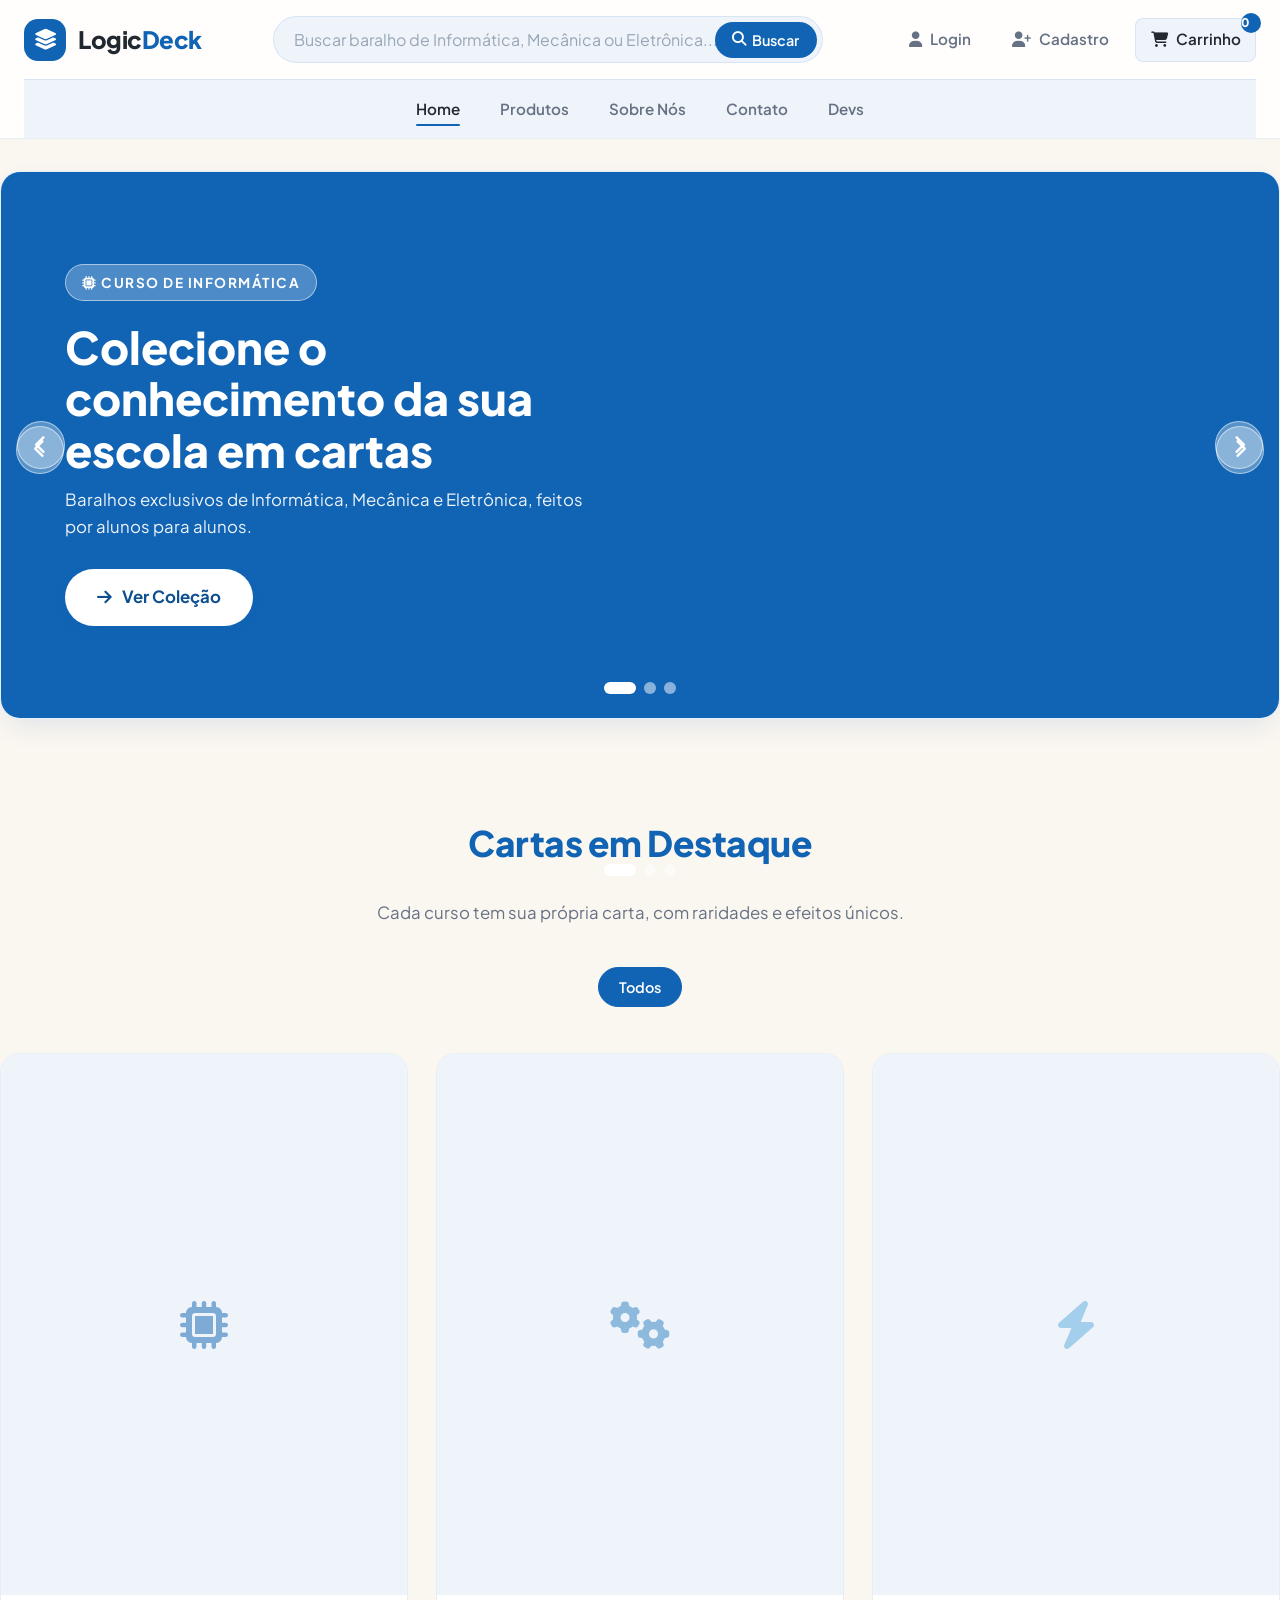
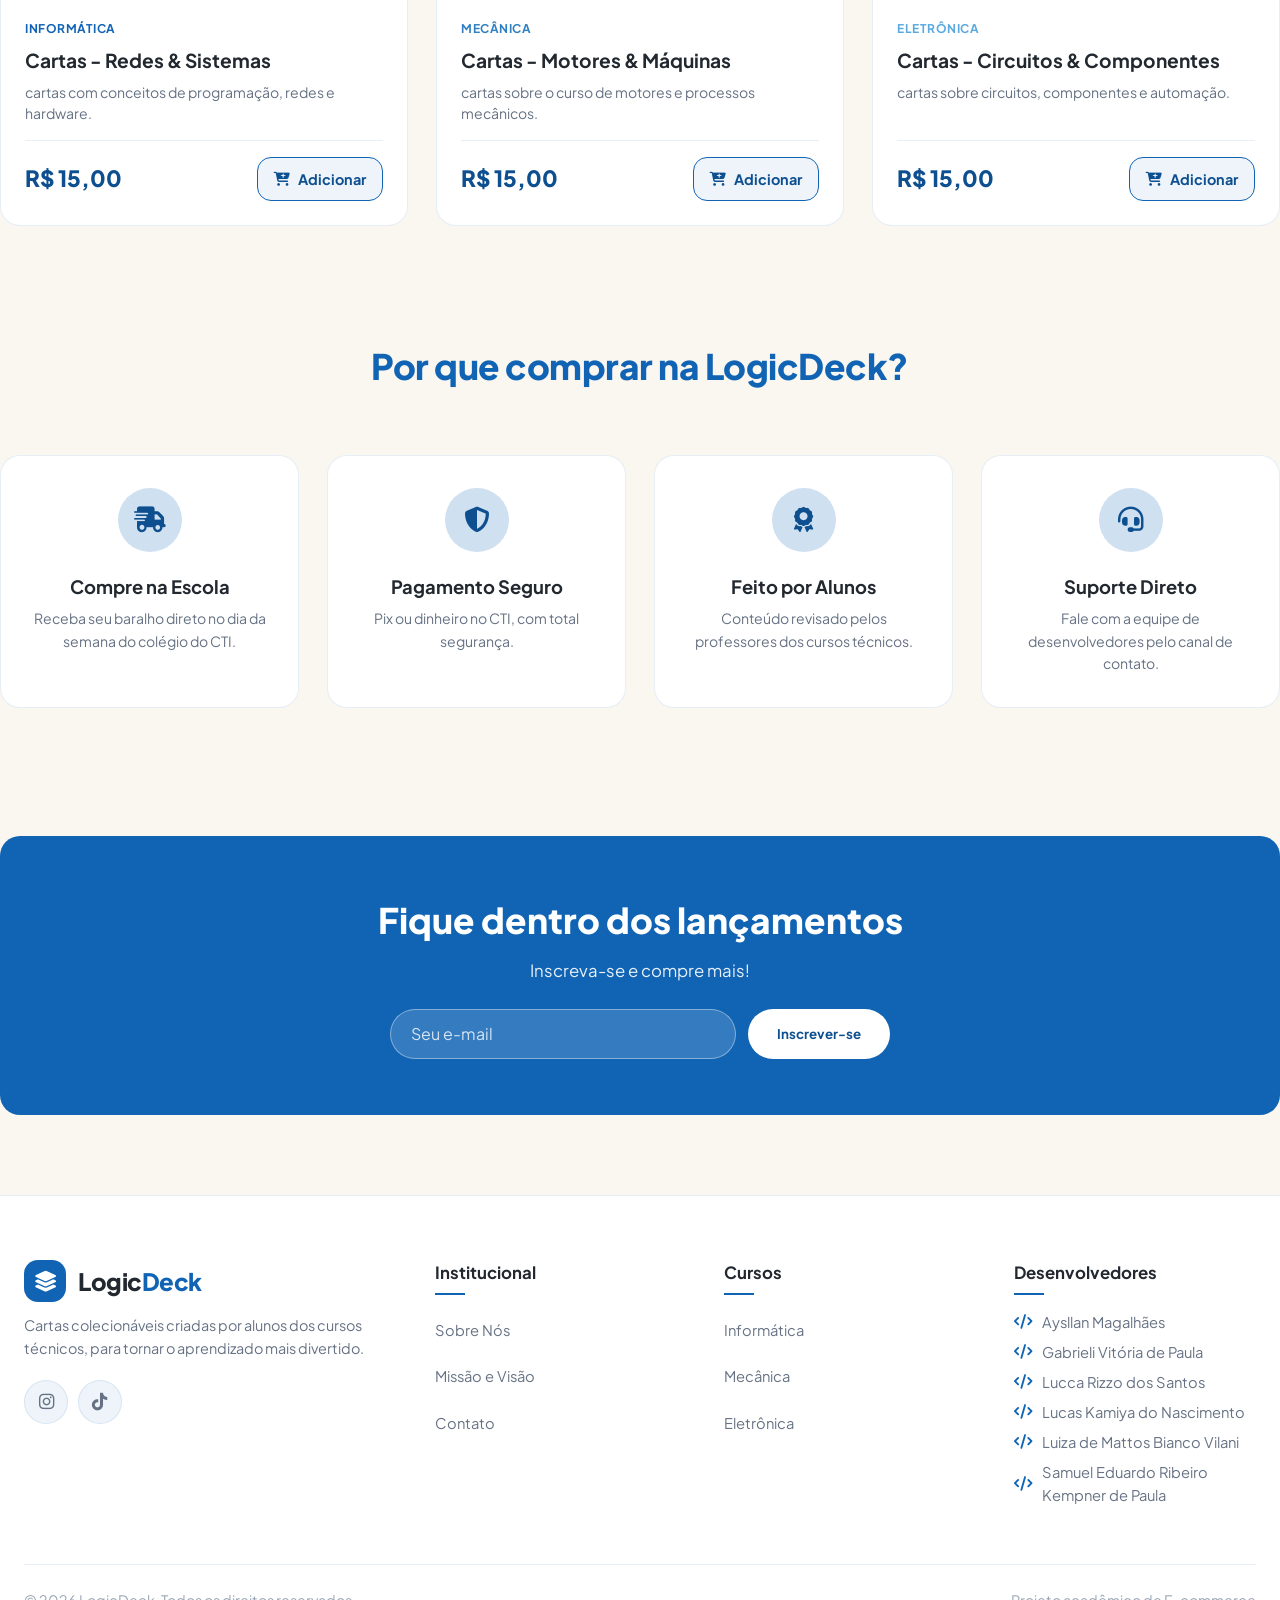
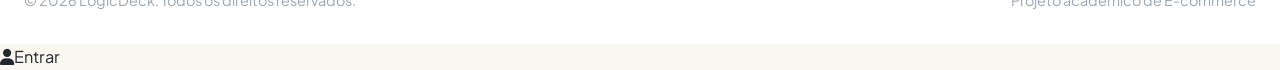
==== ecommerce/front/index.html @ 2d4a671b "Auto-sync: update ecommerce from Proddy-0/E-commerce@38dd0232e81a164bdee8d96d67172c94fe0804ae" ====
<!DOCTYPE html>
<html lang="pt-BR">

<head>
    <meta charset="UTF-8">
    <meta name="viewport" content="width=device-width, initial-scale=1.0">
    <title>LogicDeck - Cartas Colecionáveis dos Cursos</title>
    <link rel="stylesheet" href="css/style.css">
    <link rel="stylesheet" href="https://cdnjs.cloudflare.com/ajax/libs/font-awesome/6.4.0/css/all.min.css">
</head>

<body id="top">

    <header>
        <div class="container">
            <div class="header-top">
                <a href="index.html" class="logo">
                    <div class="logo-icon"><i class="fa-solid fa-layer-group"></i></div>
                    <div>Logic<span>Deck</span></div>
                </a>

                <form class="search-form" onsubmit="return false;">
                    <input type="text" placeholder="Buscar baralho de Informática, Mecânica ou Eletrônica...">
                    <button type="submit"><i class="fa-solid fa-magnifying-glass"></i> Buscar</button>
                </form>

                <nav class="user-nav">
                    <a href="login.html"><i class="fa-solid fa-user"></i> Login</a>
                    <a href="cadastro.html"><i class="fa-solid fa-user-plus"></i> Cadastro</a>
                    <a href="carrinho.html" class="cart-btn">
                        <i class="fa-solid fa-cart-shopping"></i> Carrinho
                        <span class="cart-badge" id="cart-count">0</span>
                    </a>
                </nav>
            </div>

            <nav class="main-nav">
                <ul>
                    <li><a href="index.html" class="active">Home</a></li>
                    <li><a href="produtos.html">Produtos</a></li>
                    <li><a href="sobre.html">Sobre Nós</a></li>
                    <li><a href="contato.html">Contato</a></li>
                    <li><a href="desenvolvedores.html">Devs</a></li>
                </ul>
            </nav>
        </div>
    </header>

    <main>

     <!-- Banner -->
<section id="banner" class="hero-section container">
    <div class="carousel-container">

        <div class="carousel-slide active" style="background: #1164B4;">
            <div class="carousel-content">
                <span class="hero-tag"><i class="fa-solid fa-microchip"></i> Curso de Informática</span>
                <h2>Colecione o conhecimento da sua escola em cartas</h2>
                <p>Baralhos exclusivos de Informática, Mecânica e Eletrônica, feitos por alunos para alunos.</p>
                <a href="produtos.html" class="btn-hero">
                    <i class="fa-solid fa-arrow-right"></i> Ver Coleção
                </a>
            </div>
        </div>

        <div class="carousel-slide" style="background: #2f7fc1;">
            <div class="carousel-content">
                <span class="hero-tag"><i class="fa-solid fa-gears"></i> Curso de Mecânica</span>
                <h2>Baralho Motores & Máquinas já disponível</h2>
                <p>52 cartas ilustradas sobre motores, usinagem e processos mecânicos.</p>
                <a href="produtos.html" class="btn-hero">
                    <i class="fa-solid fa-arrow-right"></i> Conferir Baralho
                </a>
            </div>
        </div>

        <button type="button" class="carousel-btn prev"><i class="fa-solid fa-chevron-left"></i></button>
        <button type="button" class="carousel-btn next"><i class="fa-solid fa-chevron-right"></i></button>
        <div class="carousel-indicators">
            <span class="indicator-dot active"></span>
            <span class="indicator-dot"></span>
            <span class="indicator-dot"></span>
        </div>
    </div>
</section>

        <button type="button" class="carousel-btn prev"><i class="fa-solid fa-chevron-left"></i></button>
        <button type="button" class="carousel-btn next"><i class="fa-solid fa-chevron-right"></i></button>
        <div class="carousel-indicators">
            <span class="indicator-dot active"></span>
            <span class="indicator-dot"></span>
            <span class="indicator-dot"></span>
        </div>
    </div>
</section>

        <!-- Produtos em Destaque -->
        <section id="produtos" class="products-section container">
            <div class="section-header">
                <h2 class="section-title">Cartas em Destaque</h2>
                <p class="section-subtitle">Cada curso tem sua própria carta, com raridades e efeitos únicos.</p>
            </div>

            <div class="category-filters">
                <button class="filter-chip active">Todos</button>
            </div>

            <div class="products-grid">

                <article class="product-card">
                    <div class="product-image-wrap">
                        <i class="fa-solid fa-microchip" style="font-size: 3rem; color: var(--course-info); opacity: 0.5;"></i>
                    </div>
                    <div class="product-details">
                        <span class="product-course-tag" style="color: var(--course-info);">Informática</span>
                        <h3>Cartas - Redes & Sistemas</h3>
                        <p class="product-desc">cartas com conceitos de programação, redes e hardware.</p>
                        <div class="product-bottom">
                            <div class="price-container">
                                <span class="price-current">R$ 15,00</span>
                            </div>
                            <button class="btn-add-cart" onclick="addToCart(this)">
                                <i class="fa-solid fa-cart-plus"></i> Adicionar
                            </button>
                        </div>
                    </div>
                </article>

                <article class="product-card">
                    <div class="product-image-wrap">
                        <i class="fa-solid fa-gears" style="font-size: 3rem; color: var(--course-mec); opacity: 0.5;"></i>
                    </div>
                    <div class="product-details">
                        <span class="product-course-tag" style="color: var(--course-mec);">Mecânica</span>
                        <h3>Cartas - Motores & Máquinas</h3>
                        <p class="product-desc"> cartas sobre o curso de motores e processos mecânicos.</p>
                        <div class="product-bottom">
                            <div class="price-container">
                                <span class="price-current">R$ 15,00</span>
                            </div>
                            <button class="btn-add-cart" onclick="addToCart(this)">
                                <i class="fa-solid fa-cart-plus"></i> Adicionar
                            </button>
                        </div>
                    </div>
                </article>

                <article class="product-card">
                    <div class="product-image-wrap">
                        <i class="fa-solid fa-bolt" style="font-size: 3rem; color: var(--course-eletro); opacity: 0.5;"></i>
                    </div>
                    <div class="product-details">
                        <span class="product-course-tag" style="color: var(--course-eletro);">Eletrônica</span>
                        <h3>Cartas - Circuitos & Componentes</h3>
                        <p class="product-desc"> cartas sobre circuitos, componentes e automação.</p>
                        <div class="product-bottom">
                            <div class="price-container">
                                <span class="price-current">R$ 15,00</span>
                            </div>
                            <button class="btn-add-cart" onclick="addToCart(this)">
                                <i class="fa-solid fa-cart-plus"></i> Adicionar
                            </button>
                        </div>
                    </div>
                </article>

            </div>
        </section>

        <!-- Diferenciais -->
        <section id="diferenciais" class="features-section container">
            <div class="section-header">
                <h2 class="section-title">Por que comprar na LogicDeck?</h2>
            </div>

            <div class="features-grid">
                <div class="feature-card">
                    <div class="feature-icon"><i class="fa-solid fa-truck-fast"></i></div>
                    <h3>Compre na Escola</h3>
                    <p>Receba seu baralho direto no dia da semana do colégio do CTI.</p>
                </div>
                <div class="feature-card">
                    <div class="feature-icon"><i class="fa-solid fa-shield-halved"></i></div>
                    <h3>Pagamento Seguro</h3>
                    <p>Pix ou dinheiro no CTI, com total segurança.</p>
                </div>
                <div class="feature-card">
                    <div class="feature-icon"><i class="fa-solid fa-award"></i></div>
                    <h3>Feito por Alunos</h3>
                    <p>Conteúdo revisado pelos professores dos cursos técnicos.</p>
                </div>
                <div class="feature-card">
                    <div class="feature-icon"><i class="fa-solid fa-headset"></i></div>
                    <h3>Suporte Direto</h3>
                    <p>Fale com a equipe de desenvolvedores pelo canal de contato.</p>
                </div>
            </div>
        </section>

        <!-- Newsletter -->
        <section class="newsletter-section container">
            <div class="newsletter-box">
                <h2>Fique dentro dos lançamentos</h2>
                <p>Inscreva-se e compre mais!</p>
                <form class="newsletter-form" onsubmit="return false;">
                    <input type="email" placeholder="Seu e-mail">
                    <button type="submit">Inscrever-se</button>
                </form>
            </div>
        </section>

    </main>

    <footer id="footer">
        <div class="container">
            <div class="footer-grid">
                <div class="footer-brand">
                    <a href="index.html" class="logo">
                        <div class="logo-icon"><i class="fa-solid fa-layer-group"></i></div>
                        <div>Logic<span>Deck</span></div>
                    </a>
                    <p>Cartas colecionáveis criadas por alunos dos cursos técnicos, para tornar o aprendizado mais divertido.</p>
                    <div class="social-links" style="margin-top: 1.25rem;">
                        <a href="#" class="social-icon"><i class="fa-brands fa-instagram"></i></a>
                        <a href="#" class="social-icon"><i class="fa-brands fa-tiktok"></i></a>
                    </div>
                </div>

                <div class="footer-column">
                    <h3>Institucional</h3>
                    <ul>
                        <li><a href="sobre.html">Sobre Nós</a></li>
                        <li><a href="missao.html">Missão e Visão</a></li>
                        <li><a href="contato.html">Contato</a></li>
                    </ul>
                </div>

                <div class="footer-column">
                    <h3>Cursos</h3>
                    <ul>
                        <li><a href="produtos.html">Informática</a></li>
                        <li><a href="produtos.html">Mecânica</a></li>
                        <li><a href="produtos.html">Eletrônica</a></li>
                    </ul>
                </div>

                <div class="footer-column">
                    <h3>Desenvolvedores</h3>
                    <ul class="footer-devs">
                        <li><i class="fa-solid fa-code"></i> Aysllan Magalhães</li>
                        <li><i class="fa-solid fa-code"></i> Gabrieli Vitória de Paula</li>
                        <li><i class="fa-solid fa-code"></i> Lucca Rizzo dos Santos</li>
                        <li><i class="fa-solid fa-code"></i> Lucas Kamiya do Nascimento</li>
                        <li><i class="fa-solid fa-code"></i> Luiza de Mattos Bianco Vilani </li>
                        <li><i class="fa-solid fa-code"></i> Samuel Eduardo Ribeiro Kempner de Paula</li>
                    </ul>
                </div>
            </div>

            <div class="footer-bottom">
                <p>&copy; 2026 LogicDeck. Todos os direitos reservados.</p>
                <p>Projeto acadêmico de E-commerce</p>
            </div>
        </div>
    </footer>

 <script src="script.js"></script>
 <a href="#"><i class="fa-solid fa-user"></i><span>Entrar</span></a>
 <meta name="viewport" content="width=device-width, initial-scale=1.0">

</body>

</html>
---- ecommerce/front/css/style.css ----
/* ==========================================================================
   LOGICDECK — MOBILE FIRST
   ========================================================================== */
@import url('https://fonts.googleapis.com/css2?family=Plus+Jakarta+Sans:wght@300;400;500;600;700;800&display=swap');
@import url('https://cdnjs.cloudflare.com/ajax/libs/font-awesome/6.4.0/css/all.min.css');

:root {
    /* Paleta de cores - clara e aconchegante, com azul como cor principal */
    --bg-main: #faf6f0;
    --bg-surface: #ffffff;
    --bg-surface-hover: #eef4fa;
    --bg-glass: rgba(255, 255, 255, 0.85);

    --primary: #1164B4;
    --primary-hover: #0d4f8f;
    --primary-glow: rgba(17, 100, 180, 0.20);

    --accent: #5aa9e0;
    --accent-gradient: var(--primary);
    --card-gradient: linear-gradient(180deg, rgba(17, 100, 180, 0.06) 0%, rgba(17, 100, 180, 0.01) 100%);

    --text-main: #22282f;
    --text-muted: #667284;
    --text-dim: #9aa6b5;

    --border-color: rgba(17, 100, 180, 0.10);
    --border-light: rgba(17, 100, 180, 0.20);

    /* Cores por curso */
    --course-info: #1164B4;
    --course-mec: #2f7fc1;
    --course-eletro: #5aa9e0;

    /* Layout e espaçamento */
    --radius-sm: 8px;
    --radius-md: 14px;
    --radius-lg: 20px;
    --radius-full: 9999px;

    --shadow-sm: 0 4px 12px rgba(17, 100, 180, 0.08);
    --shadow-glow: var(--shadow-sm);
    --shadow-card: 0 10px 30px -8px rgba(17, 100, 180, 0.14);

    --transition: all 0.3s cubic-bezier(0.4, 0, 0.2, 1);
    --max-width: 1280px;

    /* Espaçamento lateral do container (cresce junto com a tela) */
    --gutter: 1rem;
    /* Altura mínima de área clicável no toque */
    --touch: 44px;
}

/* ==========================================================================
   RESET E BASE
   ========================================================================== */
* {
    margin: 0;
    padding: 0;
    box-sizing: border-box;
}

html {
    scroll-behavior: smooth;
    font-family: 'Plus Jakarta Sans', sans-serif;
    background-color: var(--bg-main);
    color: var(--text-main);
    line-height: 1.6;
    /* Evita o iOS aumentar a fonte sozinho ao girar a tela */
    -webkit-text-size-adjust: 100%;
}

body {
    min-height: 100vh;
    display: flex;
    flex-direction: column;
    overflow-x: hidden;
    font-size: 1rem;
}

/* Nada estoura a largura da tela */
img, video, iframe, svg {
    max-width: 100%;
    height: auto;
    display: block;
}

h1, h2, h3, p, a, li {
    overflow-wrap: break-word;
}

a {
    color: inherit;
    text-decoration: none;
    transition: var(--transition);
}

ul {
    list-style: none;
}

button {
    cursor: pointer;
    border: none;
    outline: none;
    font-family: inherit;
    transition: var(--transition);
}

input {
    font-family: inherit;
    outline: none;
    /* fonte >= 16px impede o zoom automático do iPhone ao focar o campo */
    font-size: 1rem;
}

/* Foco visível para quem navega pelo teclado */
a:focus-visible,
button:focus-visible,
input:focus-visible {
    outline: 3px solid var(--primary);
    outline-offset: 2px;
    border-radius: var(--radius-sm);
}

@media (prefers-reduced-motion: reduce) {
    html { scroll-behavior: auto; }
    *, *::before, *::after {
        animation-duration: 0.01ms !important;
        transition-duration: 0.01ms !important;
    }
}

.container {
    width: 100%;
    max-width: var(--max-width);
    margin: 0 auto;
    padding: 0 var(--gutter);
}

/* Tipografia fluida: cresce sozinha entre o celular e o desktop */
.section-title {
    font-size: clamp(1.5rem, 5vw, 2.2rem);
    font-weight: 800;
    letter-spacing: -0.5px;
    margin-bottom: 1.25rem;
    text-align: center;
    color: var(--primary);
    display: inline-block;
}

.section-header {
    text-align: center;
    margin-bottom: 2rem;
}

.section-subtitle {
    color: var(--text-muted);
    font-size: 0.95rem;
    max-width: 60ch;
    margin: 0.5rem auto 0;
}

/* ==========================================================================
   HEADER  (celular: logo + ícones na 1ª linha, busca ocupando a 2ª)
   ========================================================================== */
header {
    background: var(--bg-glass);
    backdrop-filter: blur(16px);
    -webkit-backdrop-filter: blur(16px);
    border-bottom: 1px solid var(--border-color);
    position: sticky;
    top: 0;
    z-index: 1000;
}

.header-top {
    display: flex;
    align-items: center;
    justify-content: space-between;
    flex-wrap: wrap;
    padding: 0.75rem 0;
    gap: 0.75rem;
}

.logo {
    display: flex;
    align-items: center;
    gap: 0.5rem;
    font-size: 1.15rem;
    font-weight: 800;
    color: var(--text-main);
    letter-spacing: -0.5px;
    flex-shrink: 0;
}

.logo-icon {
    width: 36px;
    height: 36px;
    background: var(--primary);
    border-radius: var(--radius-md);
    display: flex;
    align-items: center;
    justify-content: center;
    color: #fff;
    font-size: 1.05rem;
    flex-shrink: 0;
}

.logo span {
    color: var(--primary);
}

/* No celular a busca vai para a linha de baixo, em largura total */
.search-form {
    order: 3;
    flex: 1 1 100%;
    max-width: 100%;
    position: relative;
    display: flex;
    align-items: center;
}

.search-form input {
    width: 100%;
    padding: 0.7rem 5.5rem 0.7rem 1rem;
    background: var(--bg-surface-hover);
    border: 1px solid var(--border-color);
    border-radius: var(--radius-full);
    color: var(--text-main);
    transition: var(--transition);
}

.search-form input:focus {
    border-color: var(--primary);
    background: #fff;
}

.search-form input::placeholder {
    color: var(--text-dim);
}

.search-form button {
    position: absolute;
    right: 5px;
    background: var(--primary);
    color: white;
    min-height: 36px;
    padding: 0.4rem 1rem;
    border-radius: var(--radius-full);
    font-weight: 600;
    font-size: 0.85rem;
    display: flex;
    align-items: center;
    gap: 0.4rem;
}

.search-form button:hover {
    background: var(--primary-hover);
}

.user-nav {
    display: flex;
    align-items: center;
    gap: 0.35rem;
}

.user-nav a {
    display: flex;
    align-items: center;
    justify-content: center;
    gap: 0.5rem;
    min-width: var(--touch);
    min-height: var(--touch);
    font-weight: 600;
    font-size: 0.95rem;
    color: var(--text-muted);
    padding: 0.5rem;
    border-radius: var(--radius-sm);
}

.user-nav a:hover {
    color: var(--text-main);
    background: var(--bg-surface-hover);
}

/* No celular da pra ver só os ícones. Coloca o link dentro
   de um <span> no HTML:  <a href="#"><i class="fa..."></i><span>Entrar</span></a> */
.user-nav a span {
    display: none;
}

.cart-btn {
    position: relative;
    background: var(--bg-surface-hover) !important;
    border: 1px solid var(--border-color);
    color: var(--text-main) !important;
}

.cart-badge {
    position: absolute;
    top: -2px;
    right: -2px;
    background: var(--primary);
    color: white;
    font-size: 0.7rem;
    font-weight: 800;
    width: 20px;
    height: 20px;
    border-radius: 50%;
    display: flex;
    align-items: center;
    justify-content: center;
}

/* Menu principal: no celular vira uma faixa que rola na horizontal */
.main-nav {
    background: var(--bg-surface-hover);
    border-top: 1px solid var(--border-color);
}

.main-nav ul {
    display: flex;
    align-items: center;
    gap: 1.25rem;
    padding: 0.5rem var(--gutter);
    overflow-x: auto;
    -webkit-overflow-scrolling: touch;
    scrollbar-width: none;
}

.main-nav ul::-webkit-scrollbar {
    display: none;
}

.main-nav a {
    font-weight: 600;
    font-size: 0.9rem;
    color: var(--text-muted);
    position: relative;
    display: flex;
    align-items: center;
    min-height: var(--touch);
    white-space: nowrap;
}

.main-nav a::after {
    content: '';
    position: absolute;
    bottom: 4px;
    left: 0;
    width: 0%;
    height: 2px;
    background: var(--primary);
    transition: var(--transition);
    border-radius: 2px;
}

.main-nav a:hover,
.main-nav a.active {
    color: var(--text-main);
}

.main-nav a:hover::after,
.main-nav a.active::after {
    width: 100%;
}

/* ==========================================================================
   HERO / BANNER
   ========================================================================== */
.hero-section {
    padding: 1.5rem 0 2rem;
}

.carousel-container {
    position: relative;
    border-radius: var(--radius-md);
    overflow: hidden;
    background: var(--bg-surface);
    border: 1px solid var(--border-color);
    box-shadow: var(--shadow-card);
    /* no celular o banner é mais "em pé" para o texto caber */
    aspect-ratio: 4 / 3;
    min-height: 320px;
}

.carousel-slide {
    position: absolute;
    inset: 0;
    opacity: 0;
    visibility: hidden;
    transition: opacity 0.8s ease-in-out;
    display: flex;
    align-items: center;
    background: var(--primary);
}

.carousel-slide.active {
    opacity: 1;
    visibility: visible;
}

.carousel-content {
    position: relative;
    z-index: 10;
    padding: 1.5rem;
    max-width: 100%;
}

.hero-tag {
    display: inline-block;
    padding: 0.3rem 0.8rem;
    background: rgba(255, 255, 255, 0.25);
    border: 1px solid rgba(255, 255, 255, 0.5);
    border-radius: var(--radius-full);
    color: #fff;
    font-weight: 700;
    font-size: 0.72rem;
    text-transform: uppercase;
    letter-spacing: 1.5px;
    margin-bottom: 0.75rem;
}

.carousel-content h2 {
    font-size: clamp(1.4rem, 6vw, 2.8rem);
    font-weight: 800;
    line-height: 1.15;
    margin-bottom: 0.75rem;
    color: #fff;
}

.carousel-content p {
    font-size: 0.95rem;
    color: rgba(255, 255, 255, 0.92);
    margin-bottom: 1.25rem;
    max-width: 45ch;
}

.btn-hero {
    display: inline-flex;
    align-items: center;
    justify-content: center;
    gap: 0.6rem;
    min-height: var(--touch);
    padding: 0.75rem 1.5rem;
    background: #fff;
    color: var(--primary-hover);
    font-weight: 700;
    font-size: 0.95rem;
    border-radius: var(--radius-full);
    box-shadow: var(--shadow-sm);
}

.btn-hero:hover {
    background: var(--bg-surface-hover);
}

.carousel-btn {
    position: absolute;
    top: 50%;
    transform: translateY(-50%);
    z-index: 20;
    width: 38px;
    height: 38px;
    border-radius: 50%;
    background: rgba(255, 255, 255, 0.3);
    border: 1px solid rgba(255, 255, 255, 0.5);
    color: white;
    font-size: 1rem;
    display: flex;
    align-items: center;
    justify-content: center;
}

.carousel-btn:hover {
    background: #fff;
    color: var(--primary-hover);
}

.carousel-btn.prev { left: 0.5rem; }
.carousel-btn.next { right: 0.5rem; }

.carousel-indicators {
    position: absolute;
    bottom: 0.85rem;
    left: 50%;
    transform: translateX(-50%);
    z-index: 20;
    display: flex;
    gap: 0.5rem;
}

.indicator-dot {
    width: 10px;
    height: 10px;
    border-radius: 50%;
    background: rgba(255, 255, 255, 0.5);
    cursor: pointer;
    transition: var(--transition);
}

.indicator-dot.active {
    width: 28px;
    border-radius: 12px;
    background: #fff;
}

/* ==========================================================================
   PRODUTOS EM DESTAQUE
   ========================================================================== */
.products-section {
    padding: 2rem 0;
}

/* Filtros: rolam na horizontal no celular, sem quebrar a tela */
.category-filters {
    display: flex;
    gap: 0.5rem;
    margin-bottom: 1.5rem;
    overflow-x: auto;
    padding-bottom: 0.4rem;
    -webkit-overflow-scrolling: touch;
    scrollbar-width: none;
}

.category-filters::-webkit-scrollbar {
    display: none;
}

.filter-chip {
    flex: 0 0 auto;
    min-height: 40px;
    padding: 0.5rem 1.1rem;
    border-radius: var(--radius-full);
    border: 1px solid var(--border-color);
    background: var(--bg-surface);
    color: var(--text-muted);
    font-weight: 600;
    font-size: 0.85rem;
    white-space: nowrap;
}

.filter-chip:hover,
.filter-chip.active {
    background: var(--primary);
    border-color: var(--primary);
    color: #fff;
}

/* 1 coluna no celular. O min() evita estouro em telas de 320px */
.products-grid {
    display: grid;
    grid-template-columns: 1fr;
    gap: 1.25rem;
}

.product-card {
    background: var(--bg-surface);
    border: 1px solid var(--border-color);
    border-radius: var(--radius-lg);
    overflow: hidden;
    display: flex;
    flex-direction: column;
    transition: var(--transition);
    position: relative;
}

.product-card:hover {
    border-color: var(--border-light);
    box-shadow: var(--shadow-card);
}

.product-badge {
    position: absolute;
    top: 0.75rem;
    left: 0.75rem;
    z-index: 10;
    color: white;
    font-size: 0.7rem;
    font-weight: 800;
    padding: 0.3rem 0.7rem;
    border-radius: var(--radius-full);
    text-transform: uppercase;
    letter-spacing: 0.5px;
}

.badge-info { background: var(--course-info); }
.badge-mec { background: var(--course-mec); }
.badge-eletro { background: var(--course-eletro); }

.product-image-wrap {
    position: relative;
    width: 100%;
    aspect-ratio: 4 / 3;
    overflow: hidden;
    background: var(--bg-surface-hover);
    display: flex;
    align-items: center;
    justify-content: center;
}

.product-image-wrap img {
    width: 100%;
    height: 100%;
    object-fit: cover;
}

.product-details {
    padding: 1.1rem;
    display: flex;
    flex-direction: column;
    flex-grow: 1;
}

.product-course-tag {
    font-size: 0.75rem;
    font-weight: 700;
    margin-bottom: 0.4rem;
    text-transform: uppercase;
    letter-spacing: 0.5px;
}

.product-card h3 {
    font-size: 1.1rem;
    font-weight: 700;
    margin-bottom: 0.4rem;
    color: var(--text-main);
}

.product-desc {
    color: var(--text-muted);
    font-size: 0.88rem;
    margin-bottom: 1rem;
    line-height: 1.5;
    flex-grow: 1;
}

/* No celular o preço fica em cima e o botão ocupa a linha toda */
.product-bottom {
    display: flex;
    flex-direction: column;
    align-items: stretch;
    gap: 0.75rem;
    margin-top: auto;
    padding-top: 1rem;
    border-top: 1px solid var(--border-color);
}

.price-container {
    display: flex;
    flex-direction: column;
}

.price-old {
    font-size: 0.8rem;
    color: var(--text-dim);
    text-decoration: line-through;
}

.price-current {
    font-size: 1.3rem;
    font-weight: 800;
    color: var(--primary-hover);
}

.btn-add-cart {
    background: var(--bg-surface-hover);
    border: 1px solid var(--primary);
    color: var(--primary-hover);
    min-height: var(--touch);
    padding: 0.7rem 1rem;
    border-radius: var(--radius-md);
    font-weight: 700;
    font-size: 0.9rem;
    display: flex;
    align-items: center;
    justify-content: center;
    gap: 0.5rem;
}

.btn-add-cart:hover {
    background: var(--primary);
    color: white;
}

/* ==========================================================================
   DIFERENCIAIS
   ========================================================================== */
.features-section {
    padding: 2.5rem 0;
}

.features-grid {
    display: grid;
    grid-template-columns: 1fr;
    gap: 1rem;
}

.feature-card {
    background: var(--bg-surface);
    border: 1px solid var(--border-color);
    border-radius: var(--radius-lg);
    padding: 1.5rem 1.25rem;
    text-align: center;
    transition: var(--transition);
    position: relative;
    overflow: hidden;
}

.feature-card::before {
    content: '';
    position: absolute;
    top: 0;
    left: 0;
    right: 0;
    height: 3px;
    background: var(--primary);
    opacity: 0;
    transition: var(--transition);
}

.feature-card:hover {
    border-color: var(--border-light);
    box-shadow: var(--shadow-card);
}

.feature-card:hover::before {
    opacity: 1;
}

.feature-icon {
    width: 56px;
    height: 56px;
    margin: 0 auto 1rem;
    background: var(--primary-glow);
    border-radius: 50%;
    display: flex;
    align-items: center;
    justify-content: center;
    color: var(--primary-hover);
    font-size: 1.4rem;
    transition: var(--transition);
}

.feature-card:hover .feature-icon {
    background: var(--primary);
    color: white;
}

.feature-card h3 {
    font-size: 1.05rem;
    font-weight: 700;
    margin-bottom: 0.4rem;
}

.feature-card p {
    color: var(--text-muted);
    font-size: 0.88rem;
}

/* ==========================================================================
   VÍDEO
   ========================================================================== */
.video-section {
    padding: 2.5rem 0;
}

.video-wrapper {
    position: relative;
    width: 100%;
    max-width: 900px;
    margin: 0 auto;
    border-radius: var(--radius-md);
    overflow: hidden;
    box-shadow: var(--shadow-card);
    border: 1px solid var(--border-color);
    aspect-ratio: 16 / 9;
    background: #000;
}

.video-wrapper iframe {
    width: 100%;
    height: 100%;
    border: none;
}

/* ==========================================================================
   NEWSLETTER
   ========================================================================== */
.newsletter-section {
    padding: 2.5rem 0 3rem;
}

.newsletter-box {
    background: var(--primary);
    border-radius: var(--radius-lg);
    padding: 2rem 1.25rem;
    text-align: center;
    position: relative;
    overflow: hidden;
}

.newsletter-box h2 {
    font-size: clamp(1.4rem, 5vw, 2.2rem);
    font-weight: 800;
    margin-bottom: 0.6rem;
    color: #fff;
}

.newsletter-box p {
    color: rgba(255, 255, 255, 0.9);
    font-size: 0.95rem;
    margin-bottom: 1.5rem;
}

/* Celular: campo e botão empilhados */
.newsletter-form {
    display: flex;
    flex-direction: column;
    max-width: 500px;
    margin: 0 auto;
    gap: 0.75rem;
}

.newsletter-form input {
    width: 100%;
    min-height: var(--touch);
    padding: 0.85rem 1.25rem;
    border-radius: var(--radius-full);
    border: 1px solid rgba(255, 255, 255, 0.4);
    background: rgba(255, 255, 255, 0.15);
    color: white;
}

.newsletter-form input::placeholder {
    color: rgba(255, 255, 255, 0.8);
}

.newsletter-form input:focus {
    background: rgba(255, 255, 255, 0.25);
}

.newsletter-form button {
    min-height: var(--touch);
    padding: 0.85rem 1.8rem;
    background: #fff;
    color: var(--primary-hover);
    font-weight: 700;
    border-radius: var(--radius-full);
}

.newsletter-form button:hover {
    background: var(--bg-surface-hover);
}

/* ==========================================================================
   RODAPÉ
   ========================================================================== */
footer {
    background: var(--bg-surface);
    border-top: 1px solid var(--border-color);
    padding: 2.5rem 0 1.5rem;
    margin-top: auto;
}

.footer-grid {
    display: grid;
    grid-template-columns: 1fr;
    gap: 2rem;
    margin-bottom: 2rem;
}

.footer-brand p {
    color: var(--text-muted);
    margin-top: 0.75rem;
    font-size: 0.9rem;
    line-height: 1.6;
    max-width: 55ch;
}

.footer-column h3 {
    font-size: 1.05rem;
    font-weight: 700;
    color: var(--text-main);
    margin-bottom: 1rem;
    position: relative;
    padding-bottom: 0.5rem;
}

.footer-column h3::after {
    content: '';
    position: absolute;
    bottom: 0;
    left: 0;
    width: 30px;
    height: 2px;
    background: var(--primary);
}

.footer-column ul {
    display: flex;
    flex-direction: column;
    gap: 0.4rem;
}

.footer-column a {
    color: var(--text-muted);
    font-size: 0.92rem;
    display: inline-flex;
    align-items: center;
    gap: 0.5rem;
    min-height: 40px;
}

.footer-column a:hover {
    color: var(--primary-hover);
}

.footer-devs li {
    color: var(--text-muted);
    font-size: 0.92rem;
    display: flex;
    align-items: center;
    gap: 0.6rem;
}

.footer-devs i {
    color: var(--primary);
}

.social-links {
    display: flex;
    gap: 0.6rem;
    flex-wrap: wrap;
}

.social-icon {
    width: var(--touch);
    height: var(--touch);
    border-radius: 50%;
    background: var(--bg-surface-hover);
    border: 1px solid var(--border-color);
    display: flex;
    align-items: center;
    justify-content: center;
    color: var(--text-muted);
    font-size: 1.1rem;
}

.social-icon:hover {
    background: var(--primary);
    color: white;
}

.footer-bottom {
    padding-top: 1.5rem;
    border-top: 1px solid var(--border-color);
    display: flex;
    flex-direction: column;
    align-items: center;
    text-align: center;
    gap: 0.5rem;
    color: var(--text-dim);
    font-size: 0.85rem;
}

/* ==========================================================================
   TOAST  (celular: barra na parte de baixo, largura total)
   ========================================================================== */
.toast-container {
    position: fixed;
    left: 1rem;
    right: 1rem;
    bottom: 1rem;
    z-index: 9999;
    display: flex;
    flex-direction: column;
    gap: 0.6rem;
}

.toast {
    background: var(--bg-surface);
    border: 1px solid var(--primary);
    color: var(--text-main);
    padding: 0.9rem 1.2rem;
    border-radius: var(--radius-md);
    box-shadow: var(--shadow-card);
    display: flex;
    align-items: center;
    gap: 0.8rem;
    font-size: 0.9rem;
    animation: toastIn 0.3s ease-out;
}

.toast i {
    color: var(--primary);
    font-size: 1.2rem;
    flex-shrink: 0;
}

@keyframes toastIn {
    from { opacity: 0; transform: translateY(20px); }
    to { opacity: 1; transform: translateY(0); }
}

/* ==========================================================================
   ≥ 480px — CELULAR GRANDE
   ========================================================================== */
@media (min-width: 480px) {
    :root { --gutter: 1.25rem; }

    .products-grid {
        grid-template-columns: repeat(2, 1fr);
    }

    .features-grid {
        grid-template-columns: repeat(2, 1fr);
    }

    .product-bottom {
        flex-direction: row;
        align-items: center;
        justify-content: space-between;
    }

    .newsletter-form {
        flex-direction: row;
        flex-wrap: wrap;
    }

    .newsletter-form input {
        flex: 1;
        min-width: 200px;
        width: auto;
    }

    .footer-grid {
        grid-template-columns: repeat(2, 1fr);
    }
}

/* ==========================================================================
   ≥ 768px — TABLET
   ========================================================================== */
@media (min-width: 768px) {
    :root { --gutter: 1.5rem; }

    body { font-size: 1.02rem; }

    .section-header { margin-bottom: 2.5rem; }
    .section-subtitle { font-size: 1.05rem; }

    /* A busca volta para o meio do header */
    .header-top {
        flex-wrap: nowrap;
        padding: 1rem 0;
        gap: 1.25rem;
    }

    .logo { font-size: 1.35rem; gap: 0.75rem; }
    .logo-icon { width: 42px; height: 42px; font-size: 1.3rem; }

    .search-form {
        order: 0;
        flex: 1 1 auto;
        max-width: 550px;
    }

    .search-form input {
        padding: 0.75rem 6rem 0.75rem 1.25rem;
    }

    .search-form button {
        right: 6px;
        padding: 0.5rem 1.1rem;
        font-size: 0.9rem;
    }

    .user-nav { gap: 0.75rem; }

    .user-nav a {
        padding: 0.5rem 0.9rem;
        justify-content: flex-start;
    }

    /* Volta o texto dos links do topo */
    .user-nav a span { display: inline; }

    .cart-badge { top: -6px; right: -6px; font-size: 0.75rem; }

    .main-nav ul {
        justify-content: center;
        gap: 2rem;
        overflow-x: visible;
        padding: 0.75rem var(--gutter);
    }

    .main-nav a { font-size: 0.95rem; min-height: auto; padding: 0.3rem 0; }
    .main-nav a::after { bottom: 0; }

    /* Banner volta ao formato largo */
    .hero-section { padding: 2rem 0 3rem; }

    .carousel-container {
        border-radius: var(--radius-lg);
        aspect-ratio: 16 / 9;
        min-height: 360px;
    }

    .carousel-content {
        padding: 0 2.5rem;
        max-width: 650px;
    }

    .hero-tag { font-size: 0.85rem; padding: 0.4rem 1rem; margin-bottom: 1.25rem; }
    .carousel-content p { font-size: 1.05rem; margin-bottom: 1.75rem; }
    .btn-hero { padding: 0.95rem 2rem; font-size: 1.05rem; }

    .carousel-btn { width: 48px; height: 48px; font-size: 1.2rem; }
    .carousel-btn.prev { left: 1rem; }
    .carousel-btn.next { right: 1rem; }
    .carousel-indicators { bottom: 1.5rem; }
    .indicator-dot { width: 12px; height: 12px; }
    .indicator-dot.active { width: 32px; }

    .products-section { padding: 3rem 0; }

    .category-filters {
        justify-content: center;
        flex-wrap: wrap;
        overflow-x: visible;
        gap: 0.75rem;
        margin-bottom: 2.5rem;
    }

    .filter-chip { font-size: 0.9rem; padding: 0.5rem 1.25rem; }

    .products-grid {
        grid-template-columns: repeat(auto-fit, minmax(min(280px, 100%), 1fr));
        gap: 1.75rem;
    }

    .product-image-wrap { aspect-ratio: 3 / 4; }
    .product-details { padding: 1.5rem; }
    .product-card h3 { font-size: 1.2rem; }
    .price-current { font-size: 1.4rem; }

    .features-section { padding: 3.5rem 0; }

    .features-grid {
        grid-template-columns: repeat(auto-fit, minmax(min(240px, 100%), 1fr));
        gap: 1.75rem;
    }

    .feature-card { padding: 2rem 1.5rem; }
    .feature-icon { width: 64px; height: 64px; font-size: 1.6rem; margin-bottom: 1.25rem; }
    .feature-card h3 { font-size: 1.15rem; }

    .video-section { padding: 3.5rem 0; }
    .video-wrapper { border-radius: var(--radius-lg); }

    .newsletter-section { padding: 3.5rem 0 4rem; }
    .newsletter-box { padding: 3rem 2rem; }
    .newsletter-box p { font-size: 1.05rem; }

    footer { padding: 3rem 0 2rem; }

    .footer-bottom {
        flex-direction: row;
        justify-content: space-between;
        text-align: left;
        font-size: 0.9rem;
    }

    .toast-container {
        left: auto;
        right: 2rem;
        bottom: 2rem;
        max-width: 380px;
    }

    .toast { padding: 1rem 1.5rem; }
}

/* ==========================================================================
   ≥ 992px — DESKTOP
   ========================================================================== */
@media (min-width: 992px) {
    .logo { font-size: 1.5rem; }

    .main-nav ul { gap: 2.5rem; }

    .carousel-container {
        aspect-ratio: 21 / 9;
        min-height: 380px;
    }

    .carousel-content { padding: 0 4rem; }

    .footer-grid {
        grid-template-columns: 1.5fr repeat(3, 1fr);
        gap: 3rem;
        margin-bottom: 3.5rem;
    }

    footer { padding: 4rem 0 2rem; }

    .newsletter-box { padding: 3.5rem 2rem; }

    .features-section { padding: 4rem 0; }
    .video-section { padding: 4rem 0; }
    .newsletter-section { padding: 4rem 0 5rem; }
}

/* ==========================================================================
   ≥ 1200px — DESKTOP GRANDE
   Efeitos de hover só onde existe mouse de verdade
   ========================================================================== */
@media (hover: hover) and (pointer: fine) {
    .product-card:hover {
        transform: translateY(-6px);
    }
}
/* ==========================================================================
   PÁGINA DO CARRINHO
   ========================================================================== */
.cart-section {
    padding: 3rem 0 5rem;
}

.cart-layout {
    display: grid;
    grid-template-columns: 2fr 1fr;
    gap: 2rem;
    align-items: start;
}

.cart-items {
    display: flex;
    flex-direction: column;
    gap: 1rem;
}

.cart-item {
    background: var(--bg-surface);
    border: 1px solid var(--border-color);
    border-radius: var(--radius-md);
    padding: 1rem;
    display: flex;
    align-items: center;
    gap: 1.25rem;
    flex-wrap: wrap;
}

.cart-item-img {
    width: 70px;
    height: 90px;
    border-radius: var(--radius-sm);
    background: var(--bg-surface-hover);
    display: flex;
    align-items: center;
    justify-content: center;
    flex-shrink: 0;
}

.cart-item-info {
    flex: 1;
    min-width: 150px;
}

.cart-item-info h4 {
    font-size: 1.05rem;
    font-weight: 700;
    margin-bottom: 0.25rem;
}

.cart-item-course {
    font-size: 0.78rem;
    font-weight: 700;
    text-transform: uppercase;
}

.cart-item-price {
    font-weight: 800;
    color: var(--primary-hover);
    min-width: 90px;
    text-align: right;
}

.cart-qty {
    display: flex;
    align-items: center;
    gap: 0.5rem;
    border: 1px solid var(--border-color);
    border-radius: var(--radius-full);
    padding: 0.25rem 0.5rem;
}

.cart-qty button {
    width: 26px;
    height: 26px;
    border-radius: 50%;
    background: var(--bg-surface-hover);
    color: var(--text-main);
    font-weight: 700;
}

.cart-qty button:hover {
    background: var(--primary);
    color: #fff;
}

.cart-remove {
    background: none;
    color: var(--text-dim);
    font-size: 1.1rem;
    padding: 0.5rem;
}

.cart-remove:hover {
    color: #d64545;
}

.cart-summary {
    background: var(--bg-surface);
    border: 1px solid var(--border-color);
    border-radius: var(--radius-lg);
    padding: 1.75rem;
    position: sticky;
    top: 100px;
}

.cart-summary h3 {
    font-size: 1.2rem;
    margin-bottom: 1.25rem;
}

.cart-summary-row {
    display: flex;
    justify-content: space-between;
    margin-bottom: 0.75rem;
    color: var(--text-muted);
}

.cart-summary-total {
    display: flex;
    justify-content: space-between;
    font-weight: 800;
    font-size: 1.2rem;
    color: var(--text-main);
    padding-top: 1rem;
    border-top: 1px solid var(--border-color);
    margin-bottom: 1.5rem;
}

.btn-checkout {
    width: 100%;
    padding: 0.9rem;
    background: var(--primary);
    color: #fff;
    border-radius: var(--radius-full);
    font-weight: 700;
    text-align: center;
}

.btn-checkout:hover {
    background: var(--primary-hover);
}

.empty-cart {
    text-align: center;
    padding: 4rem 1rem;
    background: var(--bg-surface);
    border: 1px solid var(--border-color);
    border-radius: var(--radius-lg);
}

.empty-cart i {
    font-size: 3rem;
    color: var(--text-dim);
    margin-bottom: 1.25rem;
}

.empty-cart h3 {
    font-size: 1.4rem;
    margin-bottom: 0.75rem;
}

.empty-cart p {
    color: var(--text-muted);
    margin-bottom: 1.5rem;
}

@media (max-width: 768px) {
    .cart-layout { grid-template-columns: 1fr; }
    .cart-item-price { text-align: left; }
}
/* ==========================================================================
   PÁGINAS DE AUTENTICAÇÃO (LOGIN / CADASTRO)
   ========================================================================== */
.auth-section {
    padding: 4rem 1.5rem;
    flex-grow: 1;
    display: flex;
    align-items: center;
    justify-content: center;
}

.auth-card {
    background: var(--bg-surface);
    padding: 3rem 2.5rem;
    border-radius: var(--radius-lg);
    border: 1px solid var(--border-color);
    max-width: 460px;
    width: 100%;
    box-shadow: var(--shadow-card);
}

.auth-header {
    text-align: center;
    margin-bottom: 2rem;
}

.auth-icon {
    width: 64px;
    height: 64px;
    margin: 0 auto 1.25rem;
    background: var(--primary-glow);
    border-radius: 50%;
    display: flex;
    align-items: center;
    justify-content: center;
    color: var(--primary);
    font-size: 1.6rem;
}

.auth-header h2 {
    font-size: 1.6rem;
    font-weight: 800;
    margin-bottom: 0.5rem;
}

.auth-header p {
    color: var(--text-muted);
    font-size: 0.95rem;
}

.form-group {
    margin-bottom: 1.25rem;
}

.form-group label {
    display: block;
    font-weight: 600;
    font-size: 0.9rem;
    margin-bottom: 0.5rem;
    color: var(--text-main);
}

.form-control {
    width: 100%;
    padding: 0.85rem 1.1rem;
    border-radius: var(--radius-md);
    border: 1px solid var(--border-color);
    background: var(--bg-surface-hover);
    color: var(--text-main);
    font-size: 0.95rem;
}

.form-control:focus {
    border-color: var(--primary);
    background: #fff;
}

.form-error {
    color: #d64545;
    font-size: 0.85rem;
    margin-top: 0.4rem;
    display: none;
}

.form-error.show {
    display: block;
}

.btn-auth-submit {
    width: 100%;
    padding: 0.9rem;
    background: var(--primary);
    color: #fff;
    border-radius: var(--radius-full);
    font-weight: 700;
    font-size: 1rem;
    margin-top: 0.5rem;
}

.btn-auth-submit:hover {
    background: var(--primary-hover);
}

.auth-footer-link {
    text-align: center;
    margin-top: 1.5rem;
    font-size: 0.9rem;
    color: var(--text-muted);
}

.auth-footer-link a {
    color: var(--primary);
    font-weight: 700;
}

.auth-success {
    text-align: center;
}

.auth-success i {
    font-size: 3rem;
    color: var(--primary);
    margin-bottom: 1rem;
}
/* ==========================================================================
   PÁGINA SOBRE NÓS
   ========================================================================== */
.about-hero {
    padding: 4rem 0 2rem;
    text-align: center;
}

.about-hero h1 {
    font-size: 2.6rem;
    font-weight: 800;
    margin-bottom: 1rem;
    color: var(--text-main);
}

.about-hero p {
    color: var(--text-muted);
    font-size: 1.1rem;
    max-width: 650px;
    margin: 0 auto;
}

.about-story {
    padding: 2rem 0 4rem;
    display: grid;
    grid-template-columns: 1fr 1fr;
    gap: 3rem;
    align-items: center;
}

.about-story-icon {
    background: var(--bg-surface);
    border: 1px solid var(--border-color);
    border-radius: var(--radius-lg);
    aspect-ratio: 4 / 3;
    display: flex;
    align-items: center;
    justify-content: center;
    font-size: 4rem;
    color: var(--primary);
}

.about-story-text h2 {
    font-size: 1.8rem;
    font-weight: 800;
    margin-bottom: 1rem;
}

.about-story-text p {
    color: var(--text-muted);
    line-height: 1.7;
    margin-bottom: 1rem;
}

.stats-section {
    padding: 3rem 0;
    background: var(--bg-surface-hover);
}

.stats-grid {
    display: grid;
    grid-template-columns: repeat(3, 1fr);
    gap: 1.5rem;
    text-align: center;
}

.stat-card strong {
    display: block;
    font-size: 2.4rem;
    font-weight: 800;
    color: var(--primary);
}

.stat-card span {
    color: var(--text-muted);
    font-size: 0.95rem;
}

.courses-section {
    padding: 4rem 0;
}

.courses-grid {
    display: grid;
    grid-template-columns: repeat(3, 1fr);
    gap: 1.5rem;
}

.course-card {
    background: var(--bg-surface);
    border: 1px solid var(--border-color);
    border-radius: var(--radius-lg);
    padding: 2rem 1.5rem;
    text-align: center;
}

.course-card i {
    font-size: 2.2rem;
    margin-bottom: 1rem;
    display: block;
}

.course-card h3 {
    font-size: 1.15rem;
    margin-bottom: 0.5rem;
}

.course-card p {
    color: var(--text-muted);
    font-size: 0.9rem;
}

@media (max-width: 768px) {
    .about-story { grid-template-columns: 1fr; }
    .stats-grid { grid-template-columns: 1fr; }
    .courses-grid { grid-template-columns: 1fr; }
}
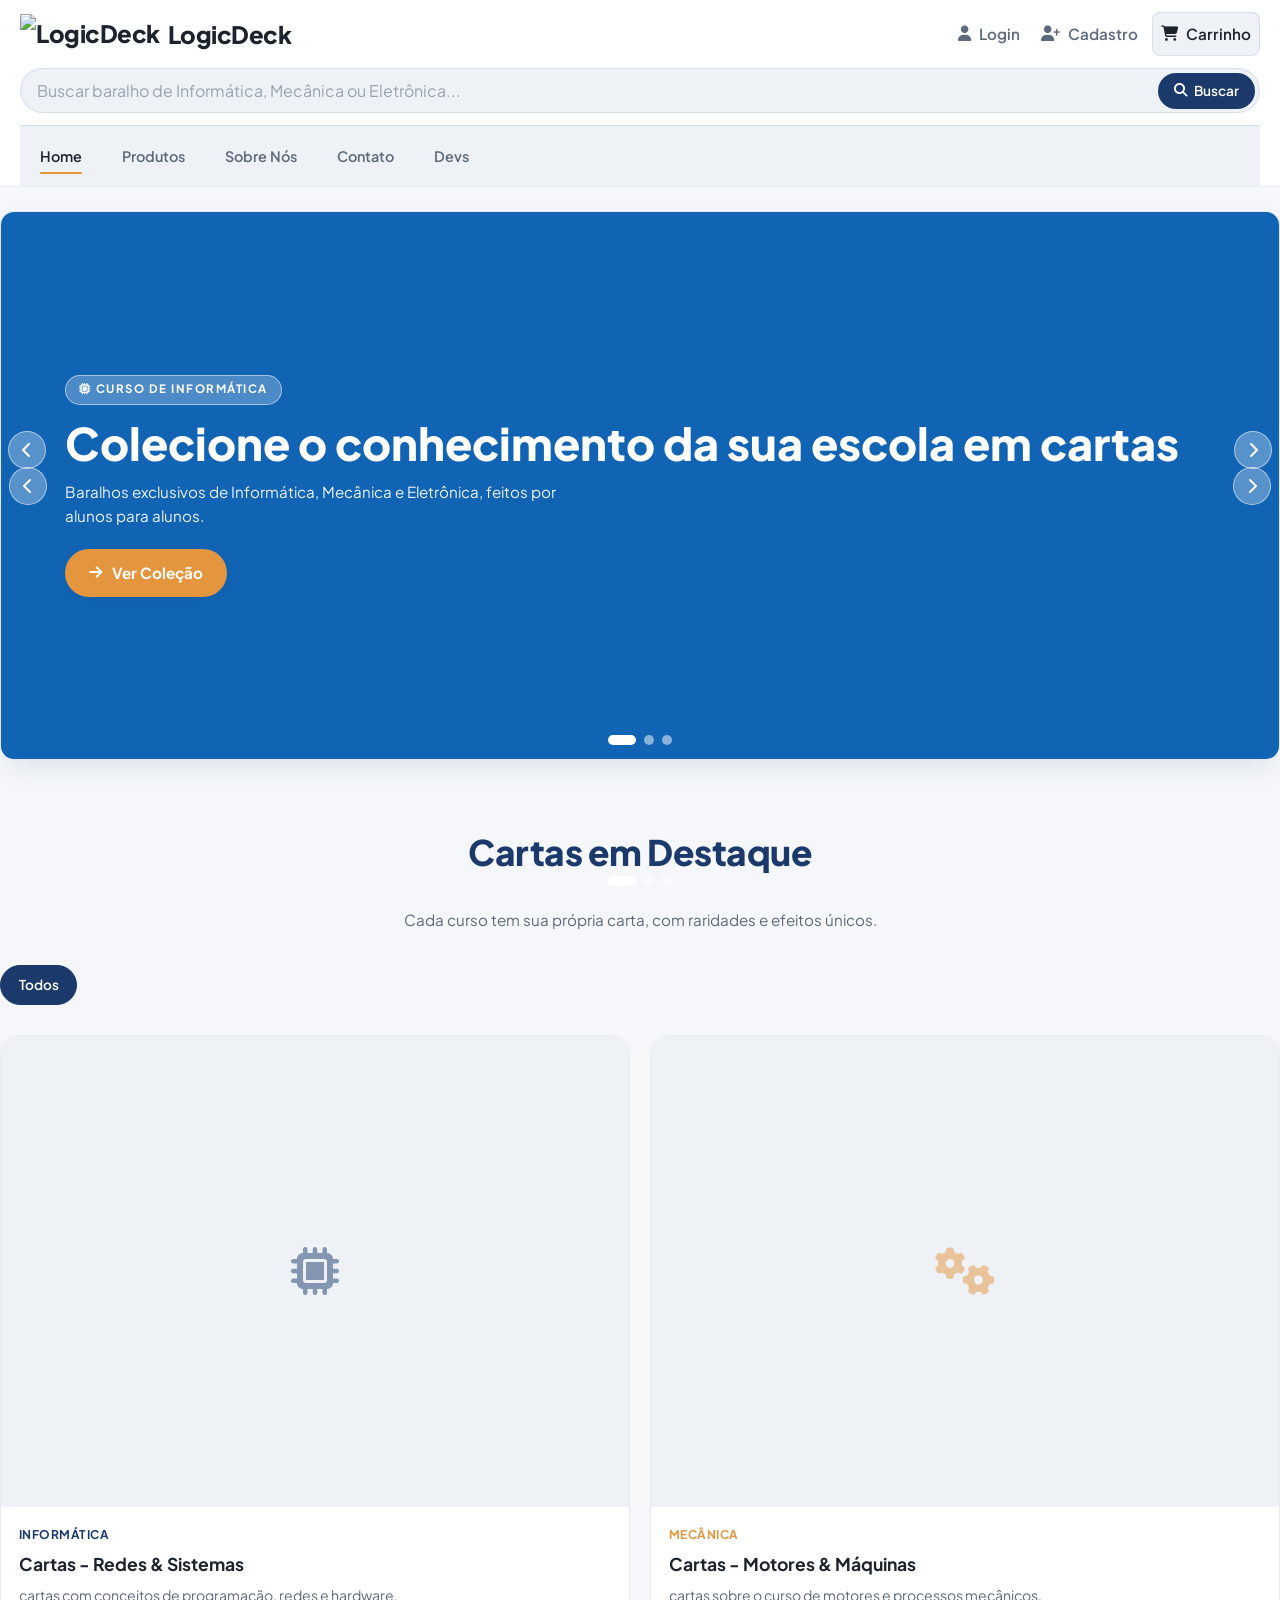
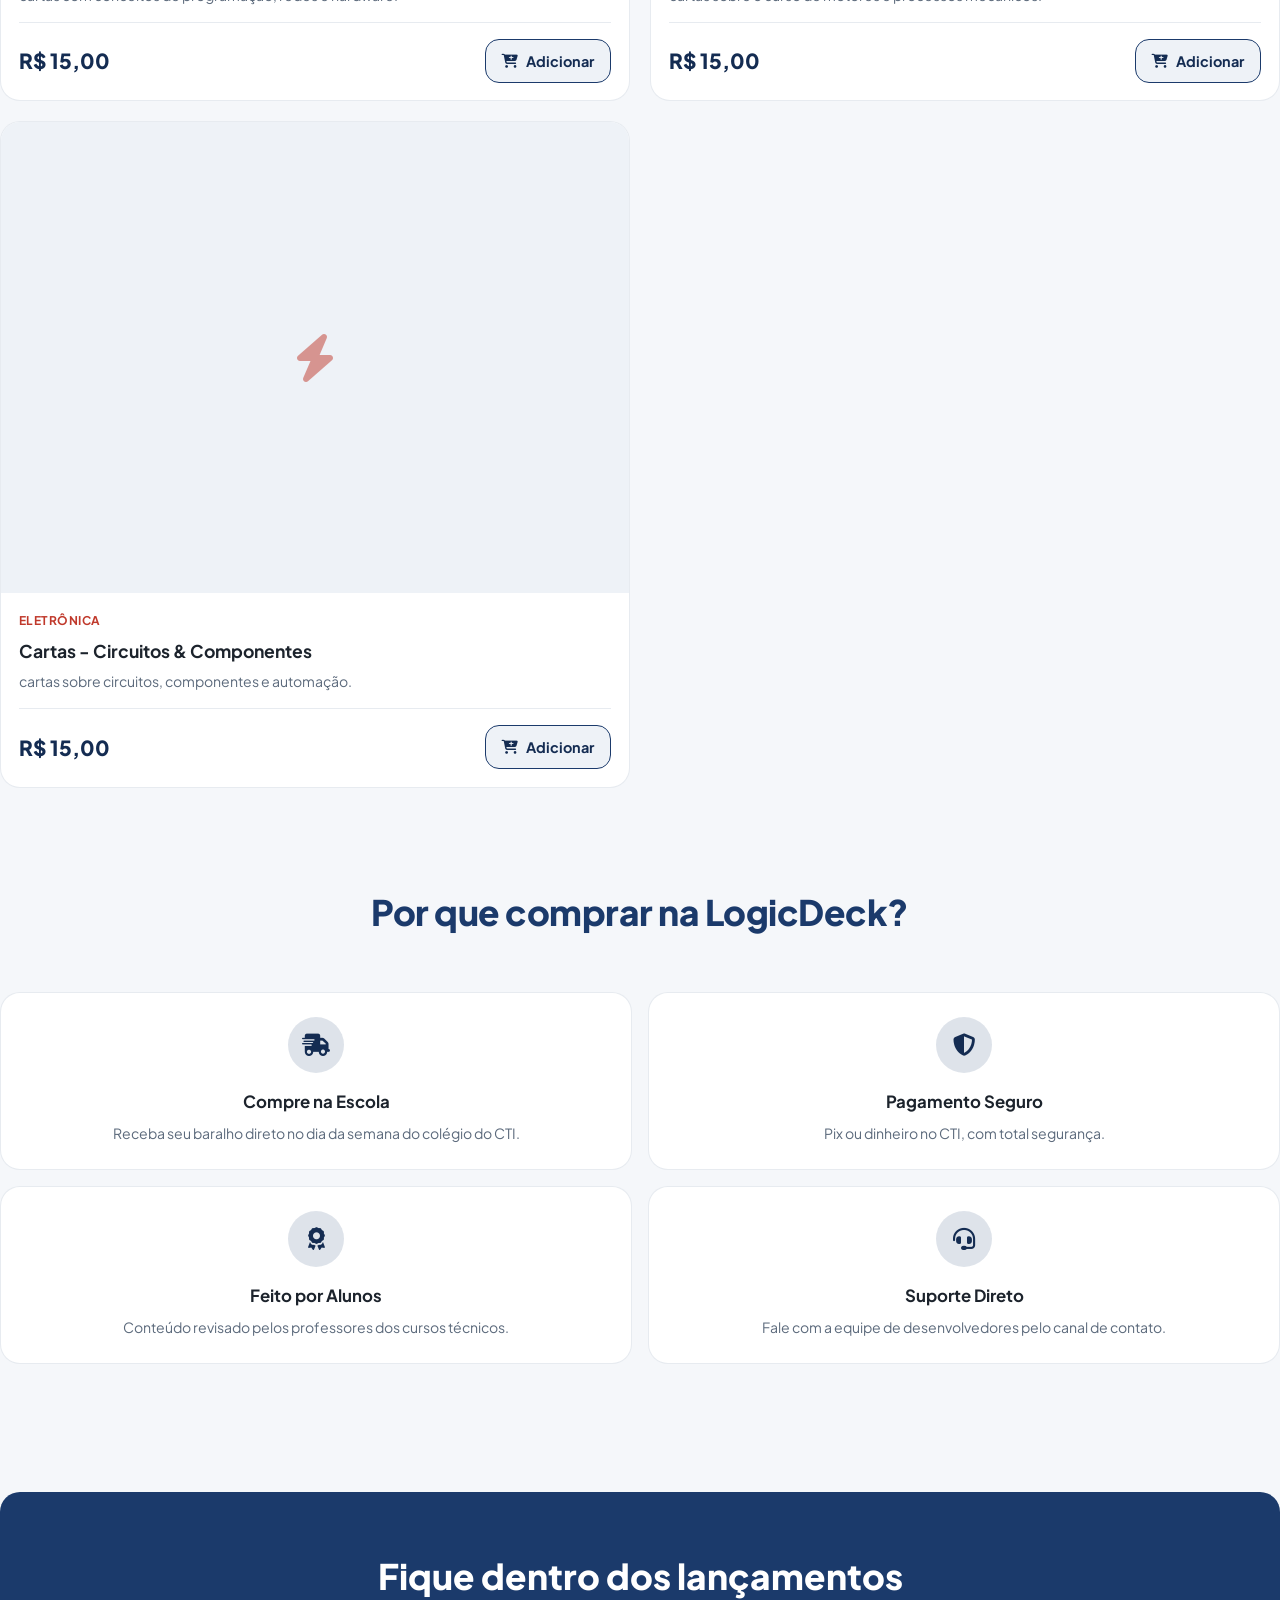
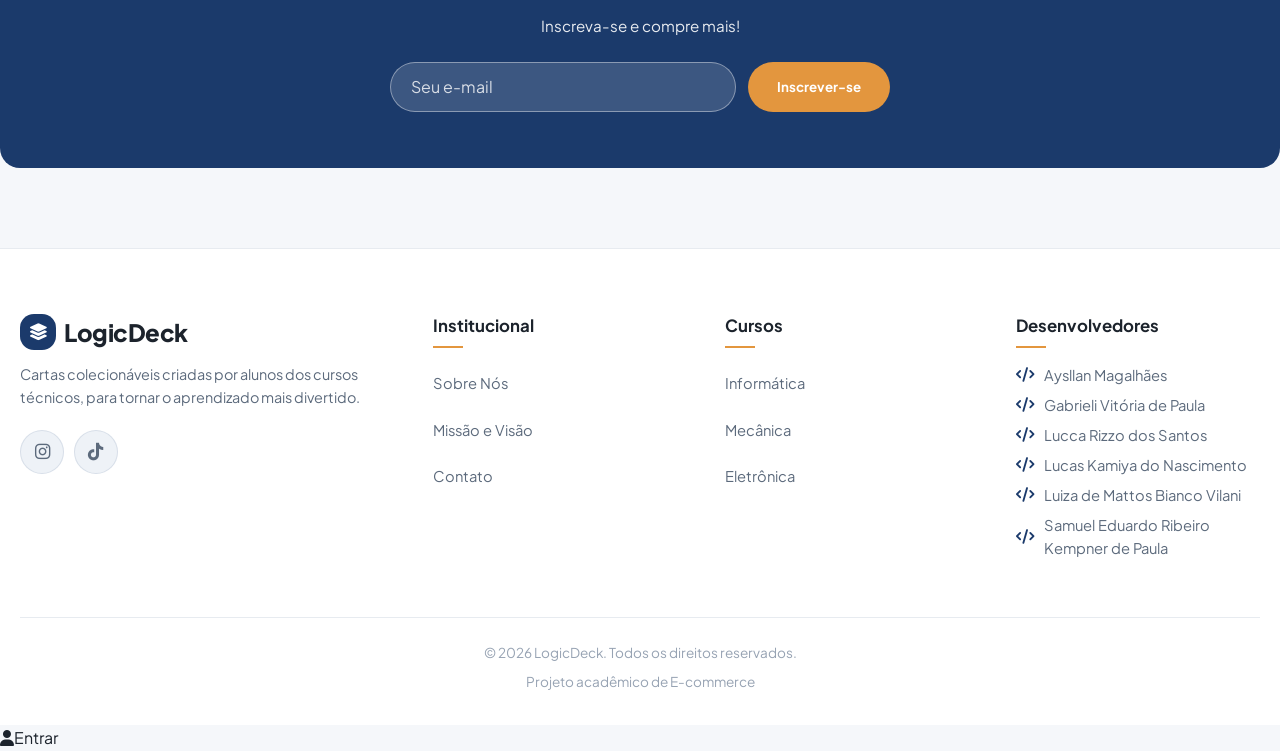
==== commit cebf7b6c: "Auto-sync: update ecommerce from Proddy-0/E-commerce@78fa108b629c16af94a6c1a0d727577fd60b1dd9" ====
--- a/ecommerce/front/index.html
+++ b/ecommerce/front/index.html
@@ -15,9 +15,9 @@
         <div class="container">
             <div class="header-top">
                 <a href="index.html" class="logo">
-                    <div class="logo-icon"><i class="fa-solid fa-layer-group"></i></div>
-                    <div>Logic<span>Deck</span></div>
-                </a>
+    <img src="https://www.dropbox.com/scl/fi/shnp5xk8jj5y73xjae56d/imagem_2026-09-23_094559662.png?rlkey=5o48pzml6rfqbvz28eb4smpcr&st=fedodi1j&raw=1" alt="LogicDeck" style="height: 40px; width: auto;">
+    <div>Logic<span>Deck</span></div>
+</a>
 
                 <form class="search-form" onsubmit="return false;">
                     <input type="text" placeholder="Buscar baralho de Informática, Mecânica ou Eletrônica...">
--- a/ecommerce/front/css/style.css
+++ b/ecommerce/front/css/style.css
@@ -5,31 +5,37 @@
 @import url('https://cdnjs.cloudflare.com/ajax/libs/font-awesome/6.4.0/css/all.min.css');
 
 :root {
-    /* Paleta de cores - clara e aconchegante, com azul como cor principal */
-    --bg-main: #faf6f0;
+    /* Paleta de cores - profissional, baseada na logo (azul + laranja + vermelho) */
+    --bg-main: #f5f7fa;
     --bg-surface: #ffffff;
-    --bg-surface-hover: #eef4fa;
-    --bg-glass: rgba(255, 255, 255, 0.85);
-
-    --primary: #1164B4;
-    --primary-hover: #0d4f8f;
-    --primary-glow: rgba(17, 100, 180, 0.20);
-
-    --accent: #5aa9e0;
+    --bg-surface-hover: #eef2f7;
+    --bg-glass: rgba(255, 255, 255, 0.9);
+
+    --primary: #1B3A6B;
+    --primary-hover: #142c52;
+    --primary-glow: rgba(27, 58, 107, 0.14);
+
+    --accent: #E3963E;
+    --accent-hover: #c97f2c;
+    --accent-glow: rgba(227, 150, 62, 0.16);
+
+    --danger: #C0392B;
+    --danger-hover: #a5301f;
+
     --accent-gradient: var(--primary);
-    --card-gradient: linear-gradient(180deg, rgba(17, 100, 180, 0.06) 0%, rgba(17, 100, 180, 0.01) 100%);
-
-    --text-main: #22282f;
-    --text-muted: #667284;
-    --text-dim: #9aa6b5;
-
-    --border-color: rgba(17, 100, 180, 0.10);
-    --border-light: rgba(17, 100, 180, 0.20);
-
-    /* Cores por curso */
-    --course-info: #1164B4;
-    --course-mec: #2f7fc1;
-    --course-eletro: #5aa9e0;
+    --card-gradient: linear-gradient(180deg, rgba(27, 58, 107, 0.06) 0%, rgba(27, 58, 107, 0.01) 100%);
+
+    --text-main: #1c232c;
+    --text-muted: #5c6a7c;
+    --text-dim: #97a3b3;
+
+    --border-color: rgba(27, 58, 107, 0.10);
+    --border-light: rgba(27, 58, 107, 0.20);
+
+    /* Cores por curso — refletindo as 3 cores da logo */
+    --course-info: #1B3A6B;
+    --course-mec: #E3963E;
+    --course-eletro: #C0392B;
 
     /* Layout e espaçamento */
     --radius-sm: 8px;
@@ -37,9 +43,9 @@
     --radius-lg: 20px;
     --radius-full: 9999px;
 
-    --shadow-sm: 0 4px 12px rgba(17, 100, 180, 0.08);
+    --shadow-sm: 0 4px 12px rgba(27, 58, 107, 0.08);
     --shadow-glow: var(--shadow-sm);
-    --shadow-card: 0 10px 30px -8px rgba(17, 100, 180, 0.14);
+    --shadow-card: 0 10px 30px -8px rgba(27, 58, 107, 0.14);
 
     --transition: all 0.3s cubic-bezier(0.4, 0, 0.2, 1);
     --max-width: 1280px;
@@ -65,7 +71,6 @@
     background-color: var(--bg-main);
     color: var(--text-main);
     line-height: 1.6;
-    /* Evita o iOS aumentar a fonte sozinho ao girar a tela */
     -webkit-text-size-adjust: 100%;
 }
 
@@ -77,7 +82,6 @@
     font-size: 1rem;
 }
 
-/* Nada estoura a largura da tela */
 img, video, iframe, svg {
     max-width: 100%;
     height: auto;
@@ -109,11 +113,9 @@
 input {
     font-family: inherit;
     outline: none;
-    /* fonte >= 16px impede o zoom automático do iPhone ao focar o campo */
     font-size: 1rem;
 }
 
-/* Foco visível para quem navega pelo teclado */
 a:focus-visible,
 button:focus-visible,
 input:focus-visible {
@@ -137,7 +139,6 @@
     padding: 0 var(--gutter);
 }
 
-/* Tipografia fluida: cresce sozinha entre o celular e o desktop */
 .section-title {
     font-size: clamp(1.5rem, 5vw, 2.2rem);
     font-weight: 800;
@@ -206,11 +207,11 @@
     flex-shrink: 0;
 }
 
+/* Título "LogicDeck" agora em cor única (sem mistura de cores) */
 .logo span {
-    color: var(--primary);
-}
-
-/* No celular a busca vai para a linha de baixo, em largura total */
+    color: var(--text-main);
+}
+
 .search-form {
     order: 3;
     flex: 1 1 100%;
@@ -283,14 +284,13 @@
     background: var(--bg-surface-hover);
 }
 
-/* No celular da pra ver só os ícones. Coloca o link dentro
-   de um <span> no HTML:  <a href="#"><i class="fa..."></i><span>Entrar</span></a> */
 .user-nav a span {
     display: none;
 }
 
 .cart-btn {
     position: relative;
+    overflow: visible;
     background: var(--bg-surface-hover) !important;
     border: 1px solid var(--border-color);
     color: var(--text-main) !important;
@@ -298,21 +298,23 @@
 
 .cart-badge {
     position: absolute;
-    top: -2px;
-    right: -2px;
-    background: var(--primary);
+    top: 0;
+    right: 0;
+    transform: translate(40%, -40%);
+    background: var(--accent);
     color: white;
     font-size: 0.7rem;
     font-weight: 800;
-    width: 20px;
-    height: 20px;
+    width: 18px;
+    height: 18px;
     border-radius: 50%;
     display: flex;
     align-items: center;
     justify-content: center;
-}
-
-/* Menu principal: no celular vira uma faixa que rola na horizontal */
+    border: 2px solid var(--bg-surface);
+    line-height: 1;
+}
+
 .main-nav {
     background: var(--bg-surface-hover);
     border-top: 1px solid var(--border-color);
@@ -350,7 +352,7 @@
     left: 0;
     width: 0%;
     height: 2px;
-    background: var(--primary);
+    background: var(--accent);
     transition: var(--transition);
     border-radius: 2px;
 }
@@ -379,7 +381,6 @@
     background: var(--bg-surface);
     border: 1px solid var(--border-color);
     box-shadow: var(--shadow-card);
-    /* no celular o banner é mais "em pé" para o texto caber */
     aspect-ratio: 4 / 3;
     min-height: 320px;
 }
@@ -443,8 +444,8 @@
     gap: 0.6rem;
     min-height: var(--touch);
     padding: 0.75rem 1.5rem;
-    background: #fff;
-    color: var(--primary-hover);
+    background: var(--accent);
+    color: #fff;
     font-weight: 700;
     font-size: 0.95rem;
     border-radius: var(--radius-full);
@@ -452,7 +453,7 @@
 }
 
 .btn-hero:hover {
-    background: var(--bg-surface-hover);
+    background: var(--accent-hover);
 }
 
 .carousel-btn {
@@ -512,7 +513,6 @@
     padding: 2rem 0;
 }
 
-/* Filtros: rolam na horizontal no celular, sem quebrar a tela */
 .category-filters {
     display: flex;
     gap: 0.5rem;
@@ -547,7 +547,6 @@
     color: #fff;
 }
 
-/* 1 coluna no celular. O min() evita estouro em telas de 320px */
 .products-grid {
     display: grid;
     grid-template-columns: 1fr;
@@ -635,7 +634,6 @@
     flex-grow: 1;
 }
 
-/* No celular o preço fica em cima e o botão ocupa a linha toda */
 .product-bottom {
     display: flex;
     flex-direction: column;
@@ -714,7 +712,7 @@
     left: 0;
     right: 0;
     height: 3px;
-    background: var(--primary);
+    background: var(--accent);
     opacity: 0;
     transition: var(--transition);
 }
@@ -813,7 +811,6 @@
     margin-bottom: 1.5rem;
 }
 
-/* Celular: campo e botão empilhados */
 .newsletter-form {
     display: flex;
     flex-direction: column;
@@ -843,14 +840,14 @@
 .newsletter-form button {
     min-height: var(--touch);
     padding: 0.85rem 1.8rem;
-    background: #fff;
-    color: var(--primary-hover);
+    background: var(--accent);
+    color: #fff;
     font-weight: 700;
     border-radius: var(--radius-full);
 }
 
 .newsletter-form button:hover {
-    background: var(--bg-surface-hover);
+    background: var(--accent-hover);
 }
 
 /* ==========================================================================
@@ -894,7 +891,7 @@
     left: 0;
     width: 30px;
     height: 2px;
-    background: var(--primary);
+    background: var(--accent);
 }
 
 .footer-column ul {
@@ -965,7 +962,7 @@
 }
 
 /* ==========================================================================
-   TOAST  (celular: barra na parte de baixo, largura total)
+   TOAST barra na parte de baixo, largura total
    ========================================================================== */
 .toast-container {
     position: fixed;
@@ -1004,7 +1001,7 @@
 }
 
 /* ==========================================================================
-   ≥ 480px — CELULAR GRANDE
+    CELULAR 
    ========================================================================== */
 @media (min-width: 480px) {
     :root { --gutter: 1.25rem; }
@@ -1039,151 +1036,9 @@
     }
 }
 
+
 /* ==========================================================================
-   ≥ 768px — TABLET
-   ========================================================================== */
-@media (min-width: 768px) {
-    :root { --gutter: 1.5rem; }
-
-    body { font-size: 1.02rem; }
-
-    .section-header { margin-bottom: 2.5rem; }
-    .section-subtitle { font-size: 1.05rem; }
-
-    /* A busca volta para o meio do header */
-    .header-top {
-        flex-wrap: nowrap;
-        padding: 1rem 0;
-        gap: 1.25rem;
-    }
-
-    .logo { font-size: 1.35rem; gap: 0.75rem; }
-    .logo-icon { width: 42px; height: 42px; font-size: 1.3rem; }
-
-    .search-form {
-        order: 0;
-        flex: 1 1 auto;
-        max-width: 550px;
-    }
-
-    .search-form input {
-        padding: 0.75rem 6rem 0.75rem 1.25rem;
-    }
-
-    .search-form button {
-        right: 6px;
-        padding: 0.5rem 1.1rem;
-        font-size: 0.9rem;
-    }
-
-    .user-nav { gap: 0.75rem; }
-
-    .user-nav a {
-        padding: 0.5rem 0.9rem;
-        justify-content: flex-start;
-    }
-
-    /* Volta o texto dos links do topo */
-    .user-nav a span { display: inline; }
-
-    .cart-badge { top: -6px; right: -6px; font-size: 0.75rem; }
-
-    .main-nav ul {
-        justify-content: center;
-        gap: 2rem;
-        overflow-x: visible;
-        padding: 0.75rem var(--gutter);
-    }
-
-    .main-nav a { font-size: 0.95rem; min-height: auto; padding: 0.3rem 0; }
-    .main-nav a::after { bottom: 0; }
-
-    /* Banner volta ao formato largo */
-    .hero-section { padding: 2rem 0 3rem; }
-
-    .carousel-container {
-        border-radius: var(--radius-lg);
-        aspect-ratio: 16 / 9;
-        min-height: 360px;
-    }
-
-    .carousel-content {
-        padding: 0 2.5rem;
-        max-width: 650px;
-    }
-
-    .hero-tag { font-size: 0.85rem; padding: 0.4rem 1rem; margin-bottom: 1.25rem; }
-    .carousel-content p { font-size: 1.05rem; margin-bottom: 1.75rem; }
-    .btn-hero { padding: 0.95rem 2rem; font-size: 1.05rem; }
-
-    .carousel-btn { width: 48px; height: 48px; font-size: 1.2rem; }
-    .carousel-btn.prev { left: 1rem; }
-    .carousel-btn.next { right: 1rem; }
-    .carousel-indicators { bottom: 1.5rem; }
-    .indicator-dot { width: 12px; height: 12px; }
-    .indicator-dot.active { width: 32px; }
-
-    .products-section { padding: 3rem 0; }
-
-    .category-filters {
-        justify-content: center;
-        flex-wrap: wrap;
-        overflow-x: visible;
-        gap: 0.75rem;
-        margin-bottom: 2.5rem;
-    }
-
-    .filter-chip { font-size: 0.9rem; padding: 0.5rem 1.25rem; }
-
-    .products-grid {
-        grid-template-columns: repeat(auto-fit, minmax(min(280px, 100%), 1fr));
-        gap: 1.75rem;
-    }
-
-    .product-image-wrap { aspect-ratio: 3 / 4; }
-    .product-details { padding: 1.5rem; }
-    .product-card h3 { font-size: 1.2rem; }
-    .price-current { font-size: 1.4rem; }
-
-    .features-section { padding: 3.5rem 0; }
-
-    .features-grid {
-        grid-template-columns: repeat(auto-fit, minmax(min(240px, 100%), 1fr));
-        gap: 1.75rem;
-    }
-
-    .feature-card { padding: 2rem 1.5rem; }
-    .feature-icon { width: 64px; height: 64px; font-size: 1.6rem; margin-bottom: 1.25rem; }
-    .feature-card h3 { font-size: 1.15rem; }
-
-    .video-section { padding: 3.5rem 0; }
-    .video-wrapper { border-radius: var(--radius-lg); }
-
-    .newsletter-section { padding: 3.5rem 0 4rem; }
-    .newsletter-box { padding: 3rem 2rem; }
-    .newsletter-box p { font-size: 1.05rem; }
-
-    footer { padding: 3rem 0 2rem; }
-
-    .footer-bottom {
-        flex-direction: row;
-        justify-content: space-between;
-        text-align: left;
-        font-size: 0.9rem;
-    }
-
-    .toast-container {
-        left: auto;
-        right: 2rem;
-        bottom: 2rem;
-        max-width: 380px;
-    }
-
-    .toast { padding: 1rem 1.5rem; }
-}
-
-/* ==========================================================================
-   ≥ 992px — DESKTOP
+ DESKTOP
    ========================================================================== */
 @media (min-width: 992px) {
     .logo { font-size: 1.5rem; }
@@ -1210,16 +1065,6 @@
     .features-section { padding: 4rem 0; }
     .video-section { padding: 4rem 0; }
     .newsletter-section { padding: 4rem 0 5rem; }
-}
-
-/* ==========================================================================
-   ≥ 1200px — DESKTOP GRANDE
-   Efeitos de hover só onde existe mouse de verdade
-   ========================================================================== */
-@media (hover: hover) and (pointer: fine) {
-    .product-card:hover {
-        transform: translateY(-6px);
-    }
 }
 /* ==========================================================================
    PÁGINA DO CARRINHO
@@ -1318,7 +1163,7 @@
 }
 
 .cart-remove:hover {
-    color: #d64545;
+    color: var(--danger);
 }
 
 .cart-summary {
@@ -1473,7 +1318,7 @@
 }
 
 .form-error {
-    color: #d64545;
+    color: var(--danger);
     font-size: 0.85rem;
     margin-top: 0.4rem;
     display: none;
@@ -1549,16 +1394,11 @@
     align-items: center;
 }
 
-.about-story-icon {
-    background: var(--bg-surface);
-    border: 1px solid var(--border-color);
+.about-story-icon img {
+    width: 100%;
+    height: 100%;
+    object-fit: cover;
     border-radius: var(--radius-lg);
-    aspect-ratio: 4 / 3;
-    display: flex;
-    align-items: center;
-    justify-content: center;
-    font-size: 4rem;
-    color: var(--primary);
 }
 
 .about-story-text h2 {
@@ -1635,4 +1475,134 @@
     .about-story { grid-template-columns: 1fr; }
     .stats-grid { grid-template-columns: 1fr; }
     .courses-grid { grid-template-columns: 1fr; }
+}
+/* ==========================================================================
+   PÁGINA DESENVOLVEDORES
+   ========================================================================== */
+.devs-hero {
+    padding: 4rem 0 2rem;
+    text-align: center;
+}
+
+.devs-hero h1 {
+    font-size: 2.4rem;
+    font-weight: 800;
+    margin-bottom: 1rem;
+}
+
+.devs-hero p {
+    color: var(--text-muted);
+    font-size: 1.05rem;
+    max-width: 600px;
+    margin: 0 auto;
+}
+
+.devs-grid {
+    padding: 2rem 0 4rem;
+    display: grid;
+    grid-template-columns: repeat(3, 1fr);
+    gap: 2rem;
+}
+
+.dev-card {
+    background: var(--bg-surface);
+    border: 1px solid var(--border-color);
+    border-radius: var(--radius-lg);
+    padding: 2rem 1.5rem;
+    text-align: center;
+    transition: var(--transition);
+}
+
+.dev-card:hover {
+    box-shadow: var(--shadow-card);
+    border-color: var(--border-light);
+}
+
+.dev-avatar {
+    width: 100px;
+    height: 100px;
+    margin: 0 auto 1.25rem;
+    border-radius: 50%;
+    background: var(--primary-glow);
+    color: var(--primary);
+    font-size: 2.4rem;
+    display: flex;
+    align-items: center;
+    justify-content: center;
+}
+
+.dev-card h3 {
+    font-size: 1.2rem;
+    font-weight: 700;
+    margin-bottom: 0.25rem;
+}
+
+.dev-role {
+    display: inline-block;
+    font-size: 0.8rem;
+    font-weight: 700;
+    color: var(--primary);
+    background: var(--primary-glow);
+    padding: 0.25rem 0.75rem;
+    border-radius: var(--radius-full);
+    margin-bottom: 0.9rem;
+    text-transform: uppercase;
+    letter-spacing: 0.5px;
+}
+
+.dev-card p {
+    color: var(--text-muted);
+    font-size: 0.9rem;
+    margin-bottom: 1.25rem;
+}
+
+.dev-socials {
+    display: flex;
+    justify-content: center;
+    gap: 0.6rem;
+}
+
+.dev-socials a {
+    width: 38px;
+    height: 38px;
+    border-radius: 50%;
+    background: var(--bg-surface-hover);
+    color: var(--text-muted);
+    display: flex;
+    align-items: center;
+    justify-content: center;
+}
+
+.dev-socials a:hover {
+    background: var(--primary);
+    color: #fff;
+}
+
+.tech-stack-section {
+    padding: 3rem 0 5rem;
+    text-align: center;
+}
+
+.tech-stack-list {
+    display: flex;
+    justify-content: center;
+    flex-wrap: wrap;
+    gap: 1rem;
+    margin-top: 2rem;
+}
+
+.tech-chip {
+    padding: 0.6rem 1.25rem;
+    background: var(--bg-surface);
+    border: 1px solid var(--border-color);
+    border-radius: var(--radius-full);
+    font-weight: 600;
+    font-size: 0.9rem;
+    display: inline-flex;
+    align-items: center;
+    gap: 0.5rem;
+}
+
+@media (max-width: 768px) {
+    .devs-grid { grid-template-columns: 1fr; }
 }
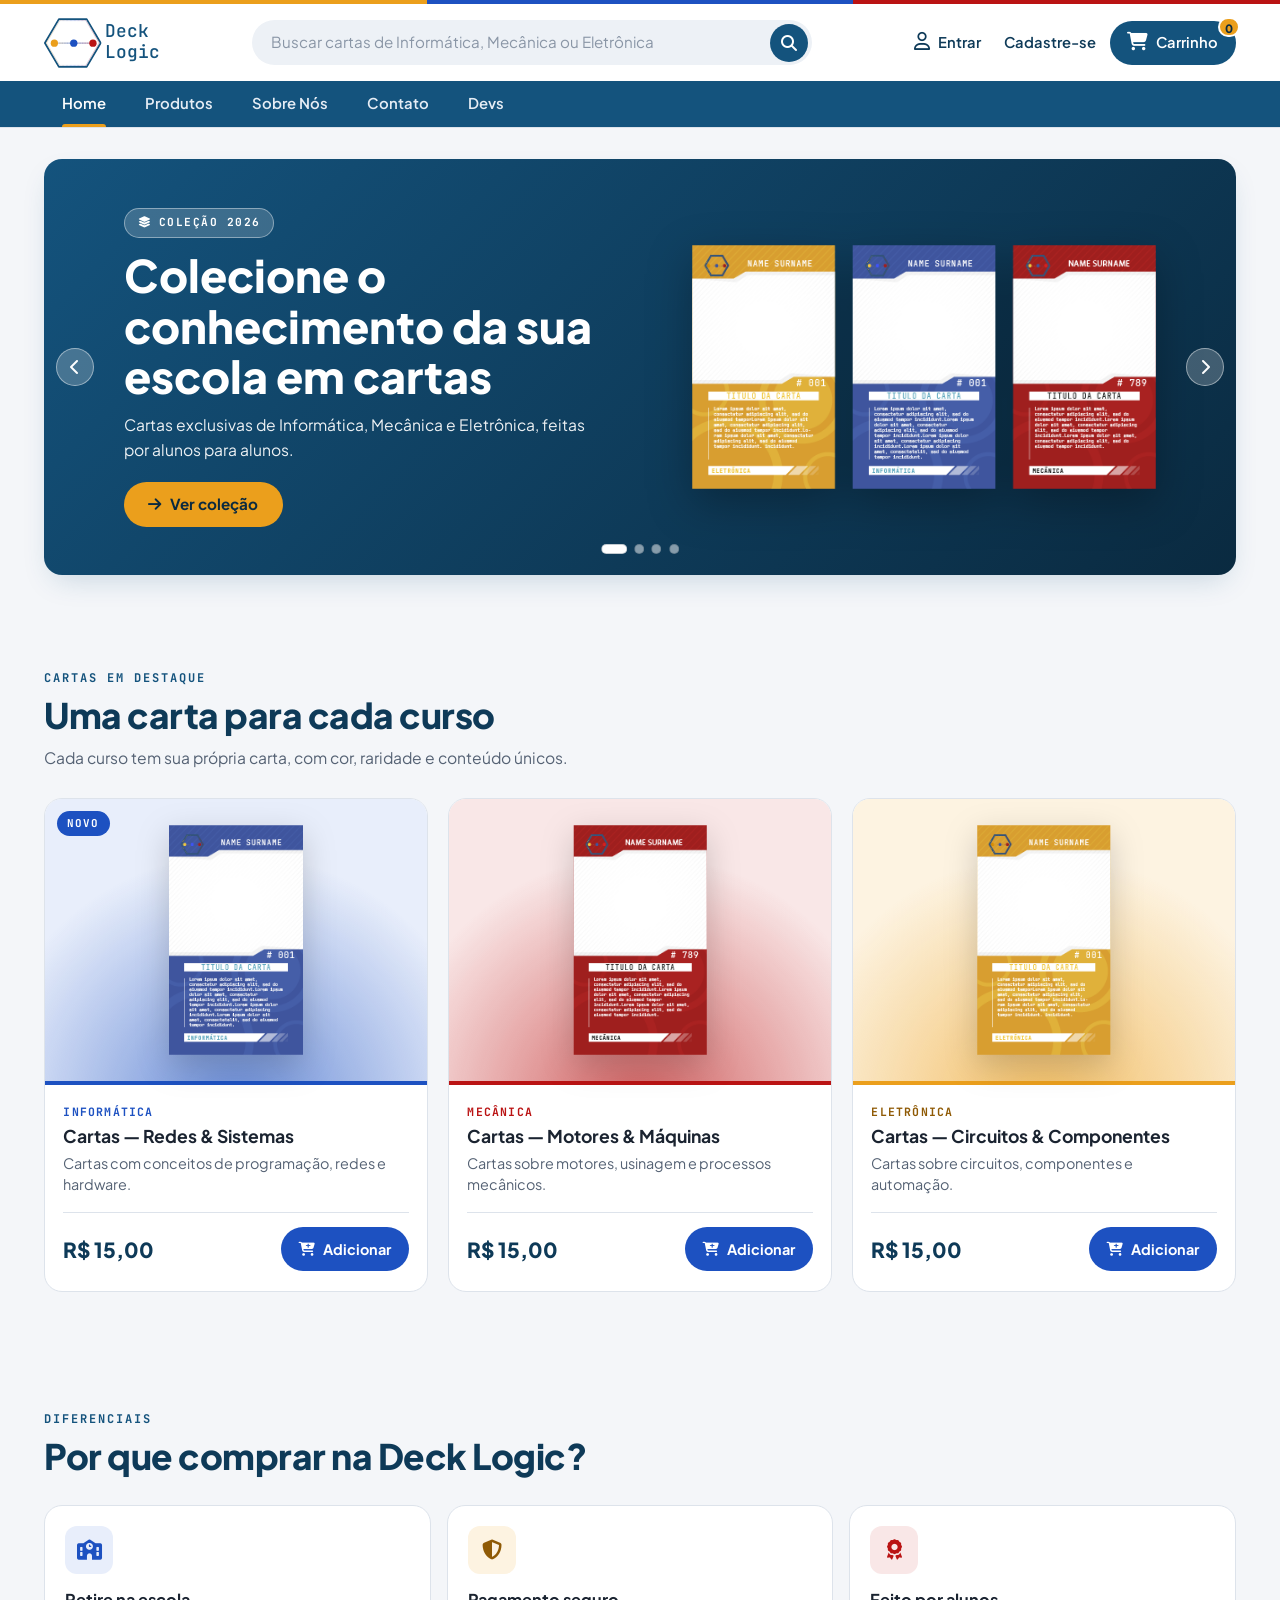
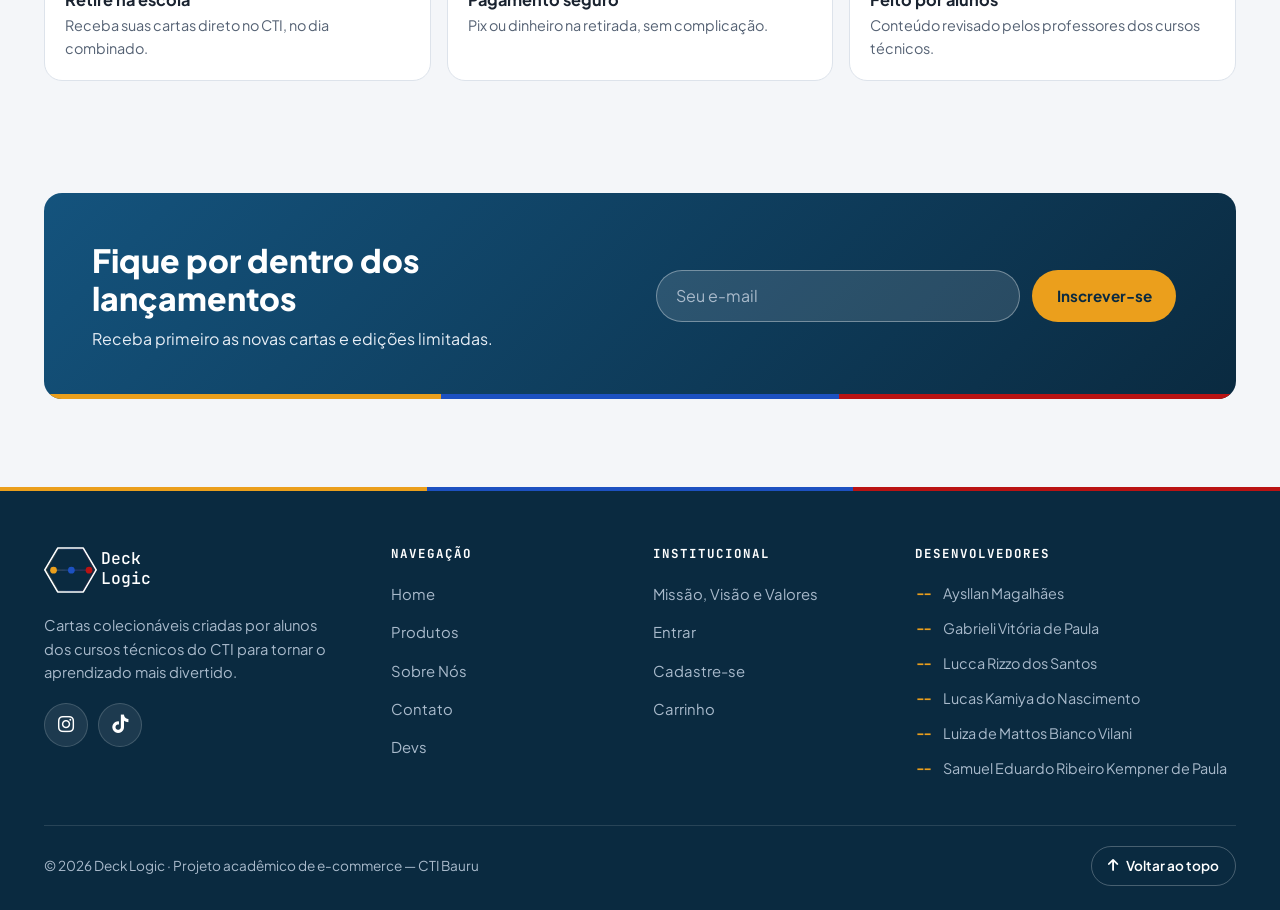
==== commit d17abf50: "Auto-sync: update ecommerce from Proddy-0/E-commerce@93489c7db8547a297e3cf251ec2c2353dbe1b313" ====
--- a/ecommerce/front/index.html
+++ b/ecommerce/front/index.html
@@ -4,160 +4,224 @@
 <head>
     <meta charset="UTF-8">
     <meta name="viewport" content="width=device-width, initial-scale=1.0">
-    <title>LogicDeck - Cartas Colecionáveis dos Cursos</title>
+    <title>Deck Logic — Cartas colecionáveis dos cursos técnicos</title>
+    <meta name="description" content="Cartas colecionáveis de Informática, Mecânica e Eletrônica feitas por alunos do CTI.">
+    <meta name="theme-color" content="#14537D">
+    <link rel="icon" type="image/png" href="img/brand/favicon.png">
+    <link rel="preconnect" href="https://fonts.googleapis.com">
+    <link rel="preconnect" href="https://fonts.gstatic.com" crossorigin>
+    <link rel="stylesheet" href="https://fonts.googleapis.com/css2?family=JetBrains+Mono:wght@500;700;800&family=Plus+Jakarta+Sans:wght@400;500;600;700;800&display=swap">
+    <link rel="stylesheet" href="https://cdnjs.cloudflare.com/ajax/libs/font-awesome/6.4.0/css/all.min.css">
     <link rel="stylesheet" href="css/style.css">
-    <link rel="stylesheet" href="https://cdnjs.cloudflare.com/ajax/libs/font-awesome/6.4.0/css/all.min.css">
 </head>
 
-<body id="top">
-
-    <header>
-        <div class="container">
-            <div class="header-top">
-                <a href="index.html" class="logo">
-    <img src="https://www.dropbox.com/scl/fi/shnp5xk8jj5y73xjae56d/imagem_2026-09-23_094559662.png?rlkey=5o48pzml6rfqbvz28eb4smpcr&st=fedodi1j&raw=1" alt="LogicDeck" style="height: 40px; width: auto;">
-    <div>Logic<span>Deck</span></div>
-</a>
-
-                <form class="search-form" onsubmit="return false;">
-                    <input type="text" placeholder="Buscar baralho de Informática, Mecânica ou Eletrônica...">
-                    <button type="submit"><i class="fa-solid fa-magnifying-glass"></i> Buscar</button>
-                </form>
-
-                <nav class="user-nav">
-                    <a href="login.html"><i class="fa-solid fa-user"></i> Login</a>
-                    <a href="cadastro.html"><i class="fa-solid fa-user-plus"></i> Cadastro</a>
-                    <a href="carrinho.html" class="cart-btn">
-                        <i class="fa-solid fa-cart-shopping"></i> Carrinho
-                        <span class="cart-badge" id="cart-count">0</span>
-                    </a>
-                </nav>
-            </div>
-
-            <nav class="main-nav">
+<body>
+    <!-- Logo Deck Logic (SVG inline, reutilizado no header e no footer via <use>) -->
+    <svg class="svg-sprite" aria-hidden="true" focusable="false" xmlns="http://www.w3.org/2000/svg">
+        <defs>
+            <linearGradient id="grad-cursos" gradientUnits="userSpaceOnUse" x1="0" y1="0" x2="600" y2="0">
+                <stop offset="0" stop-color="#EB9F1C" />
+                <stop offset="0.5" stop-color="#1D51C1" />
+                <stop offset="1" stop-color="#BA1313" />
+            </linearGradient>
+            <symbol id="logo-mark" viewBox="0 0 600 521">
+                <polygon points="155,12 445,12 591,260 445,509 155,509 9,260" fill="none" stroke="currentColor" stroke-width="18" stroke-linejoin="round" />
+                <polygon points="163,27 437,27 574,260 437,494 163,494 26,260" fill="none" stroke="url(#grad-cursos)" stroke-width="6" stroke-dasharray="3 3" />
+                <line x1="108" y1="262" x2="510" y2="262" stroke="url(#grad-cursos)" stroke-width="14" stroke-dasharray="2 2" />
+                <circle cx="108" cy="262" r="38" fill="#EB9F1C" />
+                <circle cx="310" cy="262" r="38" fill="#1D51C1" />
+                <circle cx="510" cy="262" r="38" fill="#BA1313" />
+            </symbol>
+            <symbol id="logo-full" viewBox="0 0 1212 521">
+                <use href="#logo-mark" width="600" height="521" />
+                <text x="640" y="195" fill="currentColor" font-family="'JetBrains Mono', ui-monospace, monospace" font-size="185" font-weight="500">Deck</text>
+                <text x="640" y="420" fill="currentColor" font-family="'JetBrains Mono', ui-monospace, monospace" font-size="185" font-weight="500">Logic</text>
+            </symbol>
+        </defs>
+    </svg>
+
+    <a class="skip-link" href="#conteudo">Pular para o conteúdo</a>
+
+    <header class="site-header" id="top">
+        <div class="brand-bar" aria-hidden="true"></div>
+        <div class="container header-inner">
+            <a href="index.html" class="logo" aria-label="Deck Logic — página inicial">
+                <svg class="logo-svg" aria-hidden="true"><use href="#logo-full" /></svg>
+            </a>
+
+            <form class="search-form" action="produtos.html" method="get" role="search">
+                <label for="busca" class="sr-only">Buscar cartas</label>
+                <input type="search" id="busca" name="q" placeholder="Buscar cartas de Informática, Mecânica ou Eletrônica">
+                <button type="submit" aria-label="Buscar"><i class="fa-solid fa-magnifying-glass"></i></button>
+            </form>
+
+            <nav class="user-nav" aria-label="Conta e carrinho">
+                <a href="login.html" class="user-link" aria-label="Entrar"><i class="fa-regular fa-user"></i><span>Entrar</span></a>
+                <a href="cadastro.html" class="user-link user-link--signup"><span>Cadastre-se</span></a>
+                <a href="carrinho.html" class="cart-btn" aria-label="Carrinho">
+                    <i class="fa-solid fa-cart-shopping"></i><span class="cart-label">Carrinho</span>
+                    <span class="cart-badge" id="cart-count">0</span>
+                </a>
+            </nav>
+
+            <button class="nav-toggle" type="button" aria-controls="menu-principal" aria-expanded="false" aria-label="Abrir menu">
+                <span class="nav-toggle-bar"></span>
+                <span class="nav-toggle-bar"></span>
+                <span class="nav-toggle-bar"></span>
+            </button>
+        </div>
+
+        <div class="nav-backdrop" id="nav-backdrop"></div>
+
+        <nav class="main-nav" id="menu-principal" aria-label="Menu principal">
+            <div class="main-nav-head">
+                <span class="main-nav-title">Menu</span>
+                <button class="nav-close" type="button" aria-label="Fechar menu"><i class="fa-solid fa-xmark"></i></button>
+            </div>
+            <div class="container">
                 <ul>
-                    <li><a href="index.html" class="active">Home</a></li>
-                    <li><a href="produtos.html">Produtos</a></li>
-                    <li><a href="sobre.html">Sobre Nós</a></li>
-                    <li><a href="contato.html">Contato</a></li>
-                    <li><a href="desenvolvedores.html">Devs</a></li>
+                    <li><a href="index.html" class="active" aria-current="page"><i class="fa-solid fa-house"></i>Home</a></li>
+                    <li><a href="produtos.html"><i class="fa-solid fa-layer-group"></i>Produtos</a></li>
+                    <li><a href="sobre.html"><i class="fa-solid fa-circle-info"></i>Sobre Nós</a></li>
+                    <li><a href="contato.html"><i class="fa-solid fa-envelope"></i>Contato</a></li>
+                    <li><a href="desenvolvedores.html"><i class="fa-solid fa-code"></i>Devs</a></li>
+                    <li class="main-nav-extra main-nav-extra--first"><a href="login.html"><i class="fa-regular fa-user"></i>Entrar</a></li>
+                    <li class="main-nav-extra"><a href="cadastro.html"><i class="fa-solid fa-user-plus"></i>Cadastre-se</a></li>
                 </ul>
-            </nav>
-        </div>
+            </div>
+        </nav>
     </header>
 
-    <main>
-
-     <!-- Banner -->
-<section id="banner" class="hero-section container">
-    <div class="carousel-container">
-
-        <div class="carousel-slide active" style="background: #1164B4;">
-            <div class="carousel-content">
-                <span class="hero-tag"><i class="fa-solid fa-microchip"></i> Curso de Informática</span>
-                <h2>Colecione o conhecimento da sua escola em cartas</h2>
-                <p>Baralhos exclusivos de Informática, Mecânica e Eletrônica, feitos por alunos para alunos.</p>
-                <a href="produtos.html" class="btn-hero">
-                    <i class="fa-solid fa-arrow-right"></i> Ver Coleção
-                </a>
-            </div>
-        </div>
-
-        <div class="carousel-slide" style="background: #2f7fc1;">
-            <div class="carousel-content">
-                <span class="hero-tag"><i class="fa-solid fa-gears"></i> Curso de Mecânica</span>
-                <h2>Baralho Motores & Máquinas já disponível</h2>
-                <p>52 cartas ilustradas sobre motores, usinagem e processos mecânicos.</p>
-                <a href="produtos.html" class="btn-hero">
-                    <i class="fa-solid fa-arrow-right"></i> Conferir Baralho
-                </a>
-            </div>
-        </div>
-
-        <button type="button" class="carousel-btn prev"><i class="fa-solid fa-chevron-left"></i></button>
-        <button type="button" class="carousel-btn next"><i class="fa-solid fa-chevron-right"></i></button>
-        <div class="carousel-indicators">
-            <span class="indicator-dot active"></span>
-            <span class="indicator-dot"></span>
-            <span class="indicator-dot"></span>
-        </div>
-    </div>
-</section>
-
-        <button type="button" class="carousel-btn prev"><i class="fa-solid fa-chevron-left"></i></button>
-        <button type="button" class="carousel-btn next"><i class="fa-solid fa-chevron-right"></i></button>
-        <div class="carousel-indicators">
-            <span class="indicator-dot active"></span>
-            <span class="indicator-dot"></span>
-            <span class="indicator-dot"></span>
-        </div>
-    </div>
-</section>
-
-        <!-- Produtos em Destaque -->
-        <section id="produtos" class="products-section container">
-            <div class="section-header">
-                <h2 class="section-title">Cartas em Destaque</h2>
-                <p class="section-subtitle">Cada curso tem sua própria carta, com raridades e efeitos únicos.</p>
-            </div>
-
-            <div class="category-filters">
-                <button class="filter-chip active">Todos</button>
-            </div>
+    <main id="conteudo">
+
+        <!-- Banner / carrossel -->
+        <section class="hero-section container" aria-label="Destaques">
+            <div class="carousel">
+                <div class="carousel-track">
+
+                    <article class="carousel-slide is-brand active">
+                        <div class="carousel-content">
+                            <span class="hero-tag"><i class="fa-solid fa-layer-group"></i> Coleção 2026</span>
+                            <h2>Colecione o conhecimento da sua escola em cartas</h2>
+                            <p>Cartas exclusivas de Informática, Mecânica e Eletrônica, feitas por alunos para alunos.</p>
+                            <a href="produtos.html" class="btn btn-accent"><i class="fa-solid fa-arrow-right"></i> Ver coleção</a>
+                        </div>
+                        <div class="carousel-media carousel-media--wide">
+                            <img src="img/cards/colecao.png" alt="As três cartas da coleção: Eletrônica, Informática e Mecânica" width="517" height="273">
+                        </div>
+                    </article>
+
+                    <article class="carousel-slide is-info">
+                        <div class="carousel-content">
+                            <span class="hero-tag"><i class="fa-solid fa-microchip"></i> Curso de Informática</span>
+                            <h2>Redes, código e hardware na palma da mão</h2>
+                            <p>Cartas com conceitos de programação, redes e sistemas.</p>
+                            <a href="produtos.html?q=informatica" class="btn btn-light"><i class="fa-solid fa-arrow-right"></i> Conferir cartas</a>
+                        </div>
+                        <div class="carousel-media carousel-media--single">
+                            <img src="img/cards/informatica.png" alt="Carta do curso de Informática" width="159" height="273">
+                        </div>
+                    </article>
+
+                    <article class="carousel-slide is-mec">
+                        <div class="carousel-content">
+                            <span class="hero-tag"><i class="fa-solid fa-gears"></i> Curso de Mecânica</span>
+                            <h2>Motores &amp; Máquinas já disponível</h2>
+                            <p>Cartas ilustradas sobre motores, usinagem e processos mecânicos.</p>
+                            <a href="produtos.html?q=mecanica" class="btn btn-light"><i class="fa-solid fa-arrow-right"></i> Conferir cartas</a>
+                        </div>
+                        <div class="carousel-media carousel-media--single">
+                            <img src="img/cards/mecanica.png" alt="Carta do curso de Mecânica" width="160" height="273">
+                        </div>
+                    </article>
+
+                    <article class="carousel-slide is-eletro">
+                        <div class="carousel-content">
+                            <span class="hero-tag"><i class="fa-solid fa-bolt"></i> Curso de Eletrônica</span>
+                            <h2>Circuitos e componentes que viram jogo</h2>
+                            <p>Cartas sobre eletrônica analógica, digital e automação.</p>
+                            <a href="produtos.html?q=eletronica" class="btn btn-light"><i class="fa-solid fa-arrow-right"></i> Conferir cartas</a>
+                        </div>
+                        <div class="carousel-media carousel-media--single">
+                            <img src="img/cards/eletronica.png" alt="Carta do curso de Eletrônica" width="160" height="273">
+                        </div>
+                    </article>
+
+                </div>
+
+                <button type="button" class="carousel-btn prev" aria-label="Slide anterior"><i class="fa-solid fa-chevron-left"></i></button>
+                <button type="button" class="carousel-btn next" aria-label="Próximo slide"><i class="fa-solid fa-chevron-right"></i></button>
+                <div class="carousel-indicators">
+                    <button type="button" class="indicator-dot active" aria-label="Slide 1"></button>
+                    <button type="button" class="indicator-dot" aria-label="Slide 2"></button>
+                    <button type="button" class="indicator-dot" aria-label="Slide 3"></button>
+                    <button type="button" class="indicator-dot" aria-label="Slide 4"></button>
+                </div>
+            </div>
+        </section>
+
+        <!-- Produtos em destaque -->
+        <section class="section container" aria-labelledby="titulo-destaques">
+            <header class="section-header">
+                <span class="section-eyebrow">Cartas em destaque</span>
+                <h2 class="section-title" id="titulo-destaques">Uma carta para cada curso</h2>
+                <p class="section-subtitle">Cada curso tem sua própria carta, com cor, raridade e conteúdo únicos.</p>
+            </header>
 
             <div class="products-grid">
 
-                <article class="product-card">
+                <article class="product-card is-info">
                     <div class="product-image-wrap">
-                        <i class="fa-solid fa-microchip" style="font-size: 3rem; color: var(--course-info); opacity: 0.5;"></i>
+                        <span class="product-badge">Novo</span>
+                        <img src="img/cards/informatica.png" alt="Carta azul do curso de Informática" width="159" height="273" loading="lazy">
                     </div>
                     <div class="product-details">
-                        <span class="product-course-tag" style="color: var(--course-info);">Informática</span>
-                        <h3>Cartas - Redes & Sistemas</h3>
-                        <p class="product-desc">cartas com conceitos de programação, redes e hardware.</p>
+                        <span class="product-course-tag">Informática</span>
+                        <h3>Cartas — Redes &amp; Sistemas</h3>
+                        <p class="product-desc">Cartas com conceitos de programação, redes e hardware.</p>
                         <div class="product-bottom">
-                            <div class="price-container">
-                                <span class="price-current">R$ 15,00</span>
-                            </div>
-                            <button class="btn-add-cart" onclick="addToCart(this)">
+                            <span class="price-current">R$ 15,00</span>
+                            <button type="button" class="btn-add-cart" onclick="addToCart(this)"
+                                data-id="informatica" data-name="Cartas — Redes &amp; Sistemas" data-course="Informática"
+                                data-course-class="is-info" data-price="15" data-img="img/cards/informatica.png">
                                 <i class="fa-solid fa-cart-plus"></i> Adicionar
                             </button>
                         </div>
                     </div>
                 </article>
 
-                <article class="product-card">
+                <article class="product-card is-mec">
                     <div class="product-image-wrap">
-                        <i class="fa-solid fa-gears" style="font-size: 3rem; color: var(--course-mec); opacity: 0.5;"></i>
+                        <img src="img/cards/mecanica.png" alt="Carta vermelha do curso de Mecânica" width="160" height="273" loading="lazy">
                     </div>
                     <div class="product-details">
-                        <span class="product-course-tag" style="color: var(--course-mec);">Mecânica</span>
-                        <h3>Cartas - Motores & Máquinas</h3>
-                        <p class="product-desc"> cartas sobre o curso de motores e processos mecânicos.</p>
+                        <span class="product-course-tag">Mecânica</span>
+                        <h3>Cartas — Motores &amp; Máquinas</h3>
+                        <p class="product-desc">Cartas sobre motores, usinagem e processos mecânicos.</p>
                         <div class="product-bottom">
-                            <div class="price-container">
-                                <span class="price-current">R$ 15,00</span>
-                            </div>
-                            <button class="btn-add-cart" onclick="addToCart(this)">
+                            <span class="price-current">R$ 15,00</span>
+                            <button type="button" class="btn-add-cart" onclick="addToCart(this)"
+                                data-id="mecanica" data-name="Cartas — Motores &amp; Máquinas" data-course="Mecânica"
+                                data-course-class="is-mec" data-price="15" data-img="img/cards/mecanica.png">
                                 <i class="fa-solid fa-cart-plus"></i> Adicionar
                             </button>
                         </div>
                     </div>
                 </article>
 
-                <article class="product-card">
+                <article class="product-card is-eletro">
                     <div class="product-image-wrap">
-                        <i class="fa-solid fa-bolt" style="font-size: 3rem; color: var(--course-eletro); opacity: 0.5;"></i>
+                        <img src="img/cards/eletronica.png" alt="Carta amarela do curso de Eletrônica" width="160" height="273" loading="lazy">
                     </div>
                     <div class="product-details">
-                        <span class="product-course-tag" style="color: var(--course-eletro);">Eletrônica</span>
-                        <h3>Cartas - Circuitos & Componentes</h3>
-                        <p class="product-desc"> cartas sobre circuitos, componentes e automação.</p>
+                        <span class="product-course-tag">Eletrônica</span>
+                        <h3>Cartas — Circuitos &amp; Componentes</h3>
+                        <p class="product-desc">Cartas sobre circuitos, componentes e automação.</p>
                         <div class="product-bottom">
-                            <div class="price-container">
-                                <span class="price-current">R$ 15,00</span>
-                            </div>
-                            <button class="btn-add-cart" onclick="addToCart(this)">
+                            <span class="price-current">R$ 15,00</span>
+                            <button type="button" class="btn-add-cart" onclick="addToCart(this)"
+                                data-id="eletronica" data-name="Cartas — Circuitos &amp; Componentes" data-course="Eletrônica"
+                                data-course-class="is-eletro" data-price="15" data-img="img/cards/eletronica.png">
                                 <i class="fa-solid fa-cart-plus"></i> Adicionar
                             </button>
                         </div>
@@ -168,106 +232,113 @@
         </section>
 
         <!-- Diferenciais -->
-        <section id="diferenciais" class="features-section container">
-            <div class="section-header">
-                <h2 class="section-title">Por que comprar na LogicDeck?</h2>
-            </div>
+        <section class="section container" aria-labelledby="titulo-diferenciais">
+            <header class="section-header">
+                <span class="section-eyebrow">Diferenciais</span>
+                <h2 class="section-title" id="titulo-diferenciais">Por que comprar na Deck Logic?</h2>
+            </header>
 
             <div class="features-grid">
-                <div class="feature-card">
-                    <div class="feature-icon"><i class="fa-solid fa-truck-fast"></i></div>
-                    <h3>Compre na Escola</h3>
-                    <p>Receba seu baralho direto no dia da semana do colégio do CTI.</p>
+                <article class="feature-card is-info">
+                    <div class="feature-icon"><i class="fa-solid fa-school"></i></div>
+                    <div>
+                        <h3>Retire na escola</h3>
+                        <p>Receba suas cartas direto no CTI, no dia combinado.</p>
+                    </div>
+                </article>
+                <article class="feature-card is-eletro">
+                    <div class="feature-icon"><i class="fa-solid fa-shield-halved"></i></div>
+                    <div>
+                        <h3>Pagamento seguro</h3>
+                        <p>Pix ou dinheiro na retirada, sem complicação.</p>
+                    </div>
+                </article>
+                <article class="feature-card is-mec">
+                    <div class="feature-icon"><i class="fa-solid fa-award"></i></div>
+                    <div>
+                        <h3>Feito por alunos</h3>
+                        <p>Conteúdo revisado pelos professores dos cursos técnicos.</p>
+                    </div>
+                </article>
+            </div>
+        </section>
+
+        <!-- Newsletter -->
+        <section class="section container" aria-labelledby="titulo-newsletter">
+            <div class="newsletter-box">
+                <div>
+                    <h2 id="titulo-newsletter">Fique por dentro dos lançamentos</h2>
+                    <p>Receba primeiro as novas cartas e edições limitadas.</p>
                 </div>
-                <div class="feature-card">
-                    <div class="feature-icon"><i class="fa-solid fa-shield-halved"></i></div>
-                    <h3>Pagamento Seguro</h3>
-                    <p>Pix ou dinheiro no CTI, com total segurança.</p>
-                </div>
-                <div class="feature-card">
-                    <div class="feature-icon"><i class="fa-solid fa-award"></i></div>
-                    <h3>Feito por Alunos</h3>
-                    <p>Conteúdo revisado pelos professores dos cursos técnicos.</p>
-                </div>
-                <div class="feature-card">
-                    <div class="feature-icon"><i class="fa-solid fa-headset"></i></div>
-                    <h3>Suporte Direto</h3>
-                    <p>Fale com a equipe de desenvolvedores pelo canal de contato.</p>
-                </div>
+                <form class="newsletter-form" id="newsletterForm">
+                    <label for="news-email" class="sr-only">Seu e-mail</label>
+                    <input type="email" id="news-email" placeholder="Seu e-mail" required>
+                    <button type="submit" class="btn btn-accent">Inscrever-se</button>
+                </form>
             </div>
         </section>
 
-        <!-- Newsletter -->
-        <section class="newsletter-section container">
-            <div class="newsletter-box">
-                <h2>Fique dentro dos lançamentos</h2>
-                <p>Inscreva-se e compre mais!</p>
-                <form class="newsletter-form" onsubmit="return false;">
-                    <input type="email" placeholder="Seu e-mail">
-                    <button type="submit">Inscrever-se</button>
-                </form>
-            </div>
-        </section>
-
     </main>
 
-    <footer id="footer">
+    <footer class="site-footer">
+        <div class="brand-bar" aria-hidden="true"></div>
         <div class="container">
             <div class="footer-grid">
-                <div class="footer-brand">
-                    <a href="index.html" class="logo">
-                        <div class="logo-icon"><i class="fa-solid fa-layer-group"></i></div>
-                        <div>Logic<span>Deck</span></div>
+                <section class="footer-brand" aria-label="Sobre a Deck Logic">
+                    <a href="index.html" class="logo logo--footer" aria-label="Deck Logic — página inicial">
+                        <svg class="logo-svg" aria-hidden="true"><use href="#logo-full" /></svg>
                     </a>
-                    <p>Cartas colecionáveis criadas por alunos dos cursos técnicos, para tornar o aprendizado mais divertido.</p>
-                    <div class="social-links" style="margin-top: 1.25rem;">
-                        <a href="#" class="social-icon"><i class="fa-brands fa-instagram"></i></a>
-                        <a href="#" class="social-icon"><i class="fa-brands fa-tiktok"></i></a>
-                    </div>
-                </div>
-
-                <div class="footer-column">
-                    <h3>Institucional</h3>
+                    <p>Cartas colecionáveis criadas por alunos dos cursos técnicos do CTI para tornar o aprendizado mais divertido.</p>
+                    <ul class="social-links">
+                        <li><a href="#" class="social-icon" aria-label="Instagram da Deck Logic"><i class="fa-brands fa-instagram"></i></a></li>
+                        <li><a href="#" class="social-icon" aria-label="TikTok da Deck Logic"><i class="fa-brands fa-tiktok"></i></a></li>
+                    </ul>
+                </section>
+
+                <nav class="footer-column" aria-label="Navegação do rodapé">
+                    <h2>Navegação</h2>
                     <ul>
+                        <li><a href="index.html">Home</a></li>
+                        <li><a href="produtos.html">Produtos</a></li>
                         <li><a href="sobre.html">Sobre Nós</a></li>
-                        <li><a href="missao.html">Missão e Visão</a></li>
                         <li><a href="contato.html">Contato</a></li>
+                        <li><a href="desenvolvedores.html">Devs</a></li>
                     </ul>
-                </div>
-
-                <div class="footer-column">
-                    <h3>Cursos</h3>
+                </nav>
+
+                <section class="footer-column">
+                    <h2>Institucional</h2>
                     <ul>
-                        <li><a href="produtos.html">Informática</a></li>
-                        <li><a href="produtos.html">Mecânica</a></li>
-                        <li><a href="produtos.html">Eletrônica</a></li>
+                        <li><a href="missao.html">Missão, Visão e Valores</a></li>
+                        <li><a href="login.html">Entrar</a></li>
+                        <li><a href="cadastro.html">Cadastre-se</a></li>
+                        <li><a href="carrinho.html">Carrinho</a></li>
                     </ul>
-                </div>
-
-                <div class="footer-column">
-                    <h3>Desenvolvedores</h3>
+                </section>
+
+                <section class="footer-column">
+                    <h2>Desenvolvedores</h2>
+                    <!-- TODO: trocar "--" pelo número de chamada de cada integrante -->
                     <ul class="footer-devs">
-                        <li><i class="fa-solid fa-code"></i> Aysllan Magalhães</li>
-                        <li><i class="fa-solid fa-code"></i> Gabrieli Vitória de Paula</li>
-                        <li><i class="fa-solid fa-code"></i> Lucca Rizzo dos Santos</li>
-                        <li><i class="fa-solid fa-code"></i> Lucas Kamiya do Nascimento</li>
-                        <li><i class="fa-solid fa-code"></i> Luiza de Mattos Bianco Vilani </li>
-                        <li><i class="fa-solid fa-code"></i> Samuel Eduardo Ribeiro Kempner de Paula</li>
+                        <li><span class="dev-num">--</span>Aysllan Magalhães</li>
+                        <li><span class="dev-num">--</span>Gabrieli Vitória de Paula</li>
+                        <li><span class="dev-num">--</span>Lucca Rizzo dos Santos</li>
+                        <li><span class="dev-num">--</span>Lucas Kamiya do Nascimento</li>
+                        <li><span class="dev-num">--</span>Luiza de Mattos Bianco Vilani</li>
+                        <li><span class="dev-num">--</span>Samuel Eduardo Ribeiro Kempner de Paula</li>
                     </ul>
-                </div>
+                </section>
             </div>
 
             <div class="footer-bottom">
-                <p>&copy; 2026 LogicDeck. Todos os direitos reservados.</p>
-                <p>Projeto acadêmico de E-commerce</p>
+                <p>&copy; 2026 Deck Logic · Projeto acadêmico de e-commerce — CTI Bauru</p>
+                <a href="#top" class="back-to-top"><i class="fa-solid fa-arrow-up"></i> Voltar ao topo</a>
             </div>
         </div>
     </footer>
 
- <script src="script.js"></script>
- <a href="#"><i class="fa-solid fa-user"></i><span>Entrar</span></a>
- <meta name="viewport" content="width=device-width, initial-scale=1.0">
-
+    <div class="toast-container" id="toast-container" aria-live="polite"></div>
+    <script src="js/script.js"></script>
 </body>
 
-</html>+</html>
--- a/ecommerce/front/css/style.css
+++ b/ecommerce/front/css/style.css
@@ -1,65 +1,98 @@
 /* ==========================================================================
-   LOGICDECK — MOBILE FIRST
+   DECK LOGIC — FOLHA DE ESTILO PRINCIPAL (MOBILE FIRST)
+   Estilo base = celular. Telas maiores entram por @media (min-width: ...).
+   Breakpoints: 480px (celular grande) · 768px (tablet) · 1024px (desktop)
+
+   Índice
+   01. Tokens (cores, fontes, espaçamentos)
+   02. Reset e base
+   03. Utilitários
+   04. Header
+   05. Menu principal (hambúrguer no celular)
+   06. Botões
+   07. Hero / carrossel
+   08. Cards de produto
+   09. Diferenciais
+   10. Newsletter
+   11. Footer
+   12. Toast
+   13. Página: Produtos
+   14. Página: Carrinho
+   15. Páginas: Login / Cadastro / Contato (formulários)
+   16. Página: Sobre Nós
+   17. Página: Desenvolvedores
+   18. Página: Missão
    ========================================================================== */
-@import url('https://fonts.googleapis.com/css2?family=Plus+Jakarta+Sans:wght@300;400;500;600;700;800&display=swap');
-@import url('https://cdnjs.cloudflare.com/ajax/libs/font-awesome/6.4.0/css/all.min.css');
-
+
+/* ==========================================================================
+   01. TOKENS
+   ========================================================================== */
 :root {
-    /* Paleta de cores - profissional, baseada na logo (azul + laranja + vermelho) */
-    --bg-main: #f5f7fa;
-    --bg-surface: #ffffff;
-    --bg-surface-hover: #eef2f7;
-    --bg-glass: rgba(255, 255, 255, 0.9);
-
-    --primary: #1B3A6B;
-    --primary-hover: #142c52;
-    --primary-glow: rgba(27, 58, 107, 0.14);
-
-    --accent: #E3963E;
-    --accent-hover: #c97f2c;
-    --accent-glow: rgba(227, 150, 62, 0.16);
-
-    --danger: #C0392B;
-    --danger-hover: #a5301f;
-
-    --accent-gradient: var(--primary);
-    --card-gradient: linear-gradient(180deg, rgba(27, 58, 107, 0.06) 0%, rgba(27, 58, 107, 0.01) 100%);
-
-    --text-main: #1c232c;
-    --text-muted: #5c6a7c;
-    --text-dim: #97a3b3;
-
-    --border-color: rgba(27, 58, 107, 0.10);
-    --border-light: rgba(27, 58, 107, 0.20);
-
-    /* Cores por curso — refletindo as 3 cores da logo */
-    --course-info: #1B3A6B;
-    --course-mec: #E3963E;
-    --course-eletro: #C0392B;
-
-    /* Layout e espaçamento */
+    /* Marca (tirado da logo) */
+    --navy: #14537D;
+    --navy-dark: #0E3A58;
+    --navy-deep: #0A2A40;
+
+    /* Cores dos cursos */
+    --info: #1D51C1;
+    --info-dark: #163F98;
+    --info-soft: #E8EEFB;
+
+    --eletro: #EB9F1C;
+    --eletro-ink: #8F5A05;      /* versão escura p/ texto sobre branco (contraste) */
+    --eletro-soft: #FDF3E1;
+
+    --mec: #BA1313;
+    --mec-dark: #950F0F;
+    --mec-soft: #F9E7E7;
+
+    /* Faixa tricolor da marca */
+    --brand-stripe: linear-gradient(90deg, var(--eletro) 0 33.33%, var(--info) 33.33% 66.66%, var(--mec) 66.66% 100%);
+
+    /* Superfícies e texto */
+    --bg-main: #F4F6F9;
+    --bg-surface: #FFFFFF;
+    --bg-muted: #EDF1F6;
+
+    --text-main: #1A2330;
+    --text-muted: #556274;
+    --text-dim: #8A96A6;
+    --text-on-dark: #E6EDF5;
+    --text-on-dark-muted: #A9BACB;
+
+    --border-color: #DDE3EB;
+    --border-strong: #C5CFDB;
+
+    --danger: var(--mec);
+
+    /* Tipografia */
+    --font-body: 'Plus Jakarta Sans', system-ui, -apple-system, 'Segoe UI', sans-serif;
+    --font-mono: 'JetBrains Mono', ui-monospace, 'Consolas', monospace;
+
+    /* Forma */
     --radius-sm: 8px;
-    --radius-md: 14px;
-    --radius-lg: 20px;
+    --radius-md: 12px;
+    --radius-lg: 18px;
     --radius-full: 9999px;
 
-    --shadow-sm: 0 4px 12px rgba(27, 58, 107, 0.08);
-    --shadow-glow: var(--shadow-sm);
-    --shadow-card: 0 10px 30px -8px rgba(27, 58, 107, 0.14);
-
-    --transition: all 0.3s cubic-bezier(0.4, 0, 0.2, 1);
-    --max-width: 1280px;
-
-    /* Espaçamento lateral do container (cresce junto com a tela) */
+    --shadow-sm: 0 2px 8px rgba(20, 83, 125, 0.08);
+    --shadow-card: 0 12px 30px -10px rgba(20, 83, 125, 0.22);
+
+    --transition: 0.25s cubic-bezier(0.4, 0, 0.2, 1);
+
+    /* Layout */
+    --max-width: 1240px;
     --gutter: 1rem;
-    /* Altura mínima de área clicável no toque */
     --touch: 44px;
+    --header-h: 64px;
 }
 
 /* ==========================================================================
-   RESET E BASE
+   02. RESET E BASE
    ========================================================================== */
-* {
+*,
+*::before,
+*::after {
     margin: 0;
     padding: 0;
     box-sizing: border-box;
@@ -67,10 +100,6 @@
 
 html {
     scroll-behavior: smooth;
-    font-family: 'Plus Jakarta Sans', sans-serif;
-    background-color: var(--bg-main);
-    color: var(--text-main);
-    line-height: 1.6;
     -webkit-text-size-adjust: 100%;
 }
 
@@ -79,59 +108,91 @@
     display: flex;
     flex-direction: column;
     overflow-x: hidden;
+    font-family: var(--font-body);
     font-size: 1rem;
-}
-
-img, video, iframe, svg {
+    line-height: 1.6;
+    color: var(--text-main);
+    background: var(--bg-main);
+}
+
+main {
+    flex: 1 0 auto;
+}
+
+img,
+video,
+iframe,
+svg {
+    display: block;
     max-width: 100%;
+}
+
+img {
     height: auto;
-    display: block;
-}
-
-h1, h2, h3, p, a, li {
+}
+
+h1, h2, h3, h4 {
+    line-height: 1.2;
+    overflow-wrap: break-word;
+}
+
+p, li, a {
     overflow-wrap: break-word;
 }
 
 a {
     color: inherit;
     text-decoration: none;
-    transition: var(--transition);
+    transition: color var(--transition), background-color var(--transition), border-color var(--transition);
 }
 
 ul {
     list-style: none;
+}
+
+button,
+input,
+select,
+textarea {
+    font: inherit;
+    color: inherit;
 }
 
 button {
     cursor: pointer;
     border: none;
-    outline: none;
-    font-family: inherit;
-    transition: var(--transition);
-}
-
-input {
-    font-family: inherit;
-    outline: none;
-    font-size: 1rem;
-}
-
-a:focus-visible,
-button:focus-visible,
-input:focus-visible {
-    outline: 3px solid var(--primary);
+    background: none;
+    transition: background-color var(--transition), color var(--transition), border-color var(--transition), transform var(--transition);
+}
+
+:focus-visible {
+    outline: 3px solid var(--info);
     outline-offset: 2px;
     border-radius: var(--radius-sm);
 }
 
 @media (prefers-reduced-motion: reduce) {
     html { scroll-behavior: auto; }
-    *, *::before, *::after {
+
+    *,
+    *::before,
+    *::after {
         animation-duration: 0.01ms !important;
         transition-duration: 0.01ms !important;
     }
 }
 
+/* Sprite SVG da logo: não pode usar display:none (quebra os gradientes) */
+.svg-sprite {
+    position: absolute;
+    width: 0;
+    height: 0;
+    overflow: hidden;
+}
+
+/* ==========================================================================
+   03. UTILITÁRIOS
+   ========================================================================== */
 .container {
     width: 100%;
     max-width: var(--max-width);
@@ -139,83 +200,196 @@
     padding: 0 var(--gutter);
 }
 
+.sr-only {
+    position: absolute;
+    width: 1px;
+    height: 1px;
+    padding: 0;
+    margin: -1px;
+    overflow: hidden;
+    clip: rect(0, 0, 0, 0);
+    white-space: nowrap;
+    border: 0;
+}
+
+.skip-link {
+    position: absolute;
+    left: 1rem;
+    top: -100px;
+    z-index: 2000;
+    padding: 0.6rem 1rem;
+    background: var(--navy);
+    color: #fff;
+    font-weight: 700;
+    border-radius: var(--radius-sm);
+}
+
+.skip-link:focus {
+    top: 1rem;
+}
+
+.brand-bar {
+    height: 4px;
+    background: var(--brand-stripe);
+}
+
+/* Modificadores de curso: definem as variáveis usadas pelos componentes.
+   Valores padrão (sem curso) = cor da marca. */
+:root {
+    --course: var(--navy);
+    --course-dark: var(--navy-dark);
+    --course-ink: var(--navy);
+    --course-soft: var(--bg-muted);
+}
+
+.is-info {
+    --course: var(--info);
+    --course-dark: var(--info-dark);
+    --course-ink: var(--info);
+    --course-soft: var(--info-soft);
+}
+
+.is-eletro {
+    --course: var(--eletro);
+    --course-dark: var(--eletro-ink);
+    --course-ink: var(--eletro-ink);
+    --course-soft: var(--eletro-soft);
+}
+
+.is-mec {
+    --course: var(--mec);
+    --course-dark: var(--mec-dark);
+    --course-ink: var(--mec);
+    --course-soft: var(--mec-soft);
+}
+
+.section {
+    padding-block: 2.5rem;
+}
+
+.section-header {
+    margin-bottom: 1.75rem;
+}
+
+.section-eyebrow {
+    display: inline-block;
+    font-family: var(--font-mono);
+    font-size: 0.75rem;
+    font-weight: 700;
+    letter-spacing: 2px;
+    text-transform: uppercase;
+    color: var(--navy);
+    margin-bottom: 0.4rem;
+}
+
 .section-title {
     font-size: clamp(1.5rem, 5vw, 2.2rem);
     font-weight: 800;
     letter-spacing: -0.5px;
-    margin-bottom: 1.25rem;
-    text-align: center;
-    color: var(--primary);
-    display: inline-block;
-}
-
-.section-header {
-    text-align: center;
-    margin-bottom: 2rem;
+    color: var(--navy-dark);
 }
 
 .section-subtitle {
     color: var(--text-muted);
-    font-size: 0.95rem;
+    font-size: 0.98rem;
     max-width: 60ch;
-    margin: 0.5rem auto 0;
+    margin-top: 0.5rem;
+}
+
+.page-hero {
+    padding-block: 2.25rem 1.5rem;
+}
+
+.page-hero h1 {
+    font-size: clamp(1.7rem, 6vw, 2.6rem);
+    font-weight: 800;
+    letter-spacing: -0.5px;
+    color: var(--navy-dark);
+    margin-bottom: 0.6rem;
+}
+
+.page-hero p {
+    color: var(--text-muted);
+    font-size: 1.02rem;
+    max-width: 62ch;
 }
 
 /* ==========================================================================
-   HEADER  (celular: logo + ícones na 1ª linha, busca ocupando a 2ª)
+   04. HEADER
+   Celular: [☰] [logo] [conta][carrinho] / busca em linha própria
+   Desktop: [logo] [busca] [entrar][cadastro][carrinho] / menu horizontal
    ========================================================================== */
-header {
-    background: var(--bg-glass);
-    backdrop-filter: blur(16px);
-    -webkit-backdrop-filter: blur(16px);
-    border-bottom: 1px solid var(--border-color);
+.site-header {
     position: sticky;
     top: 0;
     z-index: 1000;
-}
-
-.header-top {
-    display: flex;
-    align-items: center;
-    justify-content: space-between;
-    flex-wrap: wrap;
-    padding: 0.75rem 0;
-    gap: 0.75rem;
+    /* fundo sólido: backdrop-filter aqui prenderia o menu lateral (position: fixed) dentro do header */
+    background: #fff;
+    box-shadow: 0 1px 0 var(--border-color);
+}
+
+.header-inner {
+    display: grid;
+    grid-template-columns: 1fr auto auto;
+    grid-template-areas:
+        "logo user toggle"
+        "search search search";
+    align-items: center;
+    column-gap: 0.5rem;
+    row-gap: 0.6rem;
+    padding-top: 0.6rem;
+    padding-bottom: 0.75rem;
 }
 
 .logo {
-    display: flex;
-    align-items: center;
-    gap: 0.5rem;
-    font-size: 1.15rem;
-    font-weight: 800;
-    color: var(--text-main);
-    letter-spacing: -0.5px;
-    flex-shrink: 0;
-}
-
-.logo-icon {
-    width: 36px;
-    height: 36px;
-    background: var(--primary);
-    border-radius: var(--radius-md);
-    display: flex;
+    grid-area: logo;
+    display: inline-flex;
+    align-items: center;
+    justify-self: start;
+    color: var(--navy);
+    border-radius: var(--radius-sm);
+}
+
+.logo-svg {
+    height: 40px;
+    width: auto;
+    aspect-ratio: 1212 / 521;
+}
+
+.logo:hover {
+    opacity: 0.85;
+}
+
+/* Botão hambúrguer */
+.nav-toggle {
+    grid-area: toggle;
+    width: var(--touch);
+    height: var(--touch);
+    display: inline-flex;
+    flex-direction: column;
     align-items: center;
     justify-content: center;
-    color: #fff;
-    font-size: 1.05rem;
-    flex-shrink: 0;
-}
-
-/* Título "LogicDeck" agora em cor única (sem mistura de cores) */
-.logo span {
-    color: var(--text-main);
-}
-
+    gap: 5px;
+    border-radius: var(--radius-sm);
+    color: var(--navy);
+}
+
+.nav-toggle:hover {
+    background: var(--bg-muted);
+}
+
+.nav-toggle-bar {
+    display: block;
+    width: 22px;
+    height: 2px;
+    border-radius: 2px;
+    background: currentColor;
+    transition: transform var(--transition), opacity var(--transition);
+}
+
+/* Busca */
 .search-form {
-    order: 3;
-    flex: 1 1 100%;
-    max-width: 100%;
+    grid-area: search;
     position: relative;
     display: flex;
     align-items: center;
@@ -223,177 +397,327 @@
 
 .search-form input {
     width: 100%;
-    padding: 0.7rem 5.5rem 0.7rem 1rem;
-    background: var(--bg-surface-hover);
-    border: 1px solid var(--border-color);
+    min-height: var(--touch);
+    padding: 0.6rem 3.25rem 0.6rem 1.1rem;
+    font-size: 0.95rem;
+    background: var(--bg-muted);
+    border: 1px solid transparent;
     border-radius: var(--radius-full);
-    color: var(--text-main);
-    transition: var(--transition);
-}
-
-.search-form input:focus {
-    border-color: var(--primary);
-    background: #fff;
+    transition: border-color var(--transition), background-color var(--transition), box-shadow var(--transition);
 }
 
 .search-form input::placeholder {
     color: var(--text-dim);
 }
 
+.search-form input:focus {
+    outline: none;
+    background: #fff;
+    border-color: var(--info);
+    box-shadow: 0 0 0 4px rgba(29, 81, 193, 0.14);
+}
+
 .search-form button {
     position: absolute;
-    right: 5px;
-    background: var(--primary);
-    color: white;
-    min-height: 36px;
-    padding: 0.4rem 1rem;
-    border-radius: var(--radius-full);
-    font-weight: 600;
-    font-size: 0.85rem;
-    display: flex;
-    align-items: center;
-    gap: 0.4rem;
+    right: 4px;
+    width: 38px;
+    height: 38px;
+    border-radius: 50%;
+    background: var(--navy);
+    color: #fff;
+    display: inline-flex;
+    align-items: center;
+    justify-content: center;
 }
 
 .search-form button:hover {
-    background: var(--primary-hover);
-}
-
+    background: var(--info);
+}
+
+/* Conta + carrinho */
 .user-nav {
-    display: flex;
-    align-items: center;
-    gap: 0.35rem;
-}
-
-.user-nav a {
-    display: flex;
+    grid-area: user;
+    display: flex;
+    align-items: center;
+    gap: 0.25rem;
+}
+
+.user-link,
+.cart-btn {
+    position: relative;
+    display: inline-flex;
     align-items: center;
     justify-content: center;
     gap: 0.5rem;
     min-width: var(--touch);
     min-height: var(--touch);
+    padding: 0 0.6rem;
+    border-radius: var(--radius-full);
     font-weight: 600;
-    font-size: 0.95rem;
-    color: var(--text-muted);
-    padding: 0.5rem;
-    border-radius: var(--radius-sm);
-}
-
-.user-nav a:hover {
-    color: var(--text-main);
-    background: var(--bg-surface-hover);
-}
-
-.user-nav a span {
+    font-size: 0.92rem;
+    color: var(--navy-dark);
+}
+
+.user-link i,
+.cart-btn i {
+    font-size: 1.15rem;
+}
+
+.user-link:hover {
+    background: var(--bg-muted);
+}
+
+/* Rótulos e link de cadastro só aparecem no desktop */
+.user-link span,
+.cart-btn .cart-label,
+.user-link--signup {
     display: none;
 }
 
 .cart-btn {
-    position: relative;
-    overflow: visible;
-    background: var(--bg-surface-hover) !important;
-    border: 1px solid var(--border-color);
-    color: var(--text-main) !important;
+    background: var(--navy);
+    color: #fff;
+}
+
+.cart-btn:hover {
+    background: var(--info);
 }
 
 .cart-badge {
     position: absolute;
+    top: -4px;
+    right: -4px;
+    min-width: 20px;
+    height: 20px;
+    padding: 0 5px;
+    border-radius: var(--radius-full);
+    background: var(--eletro);
+    color: var(--navy-deep);
+    font-size: 0.72rem;
+    font-weight: 800;
+    line-height: 20px;
+    text-align: center;
+    border: 2px solid #fff;
+}
+
+/* ==========================================================================
+   05. MENU PRINCIPAL
+   Celular: gaveta lateral que desliza da direita. Desktop: barra horizontal.
+   ========================================================================== */
+.main-nav {
+    position: fixed;
     top: 0;
     right: 0;
-    transform: translate(40%, -40%);
-    background: var(--accent);
-    color: white;
-    font-size: 0.7rem;
-    font-weight: 800;
-    width: 18px;
-    height: 18px;
+    bottom: 0;
+    z-index: 1100;
+    width: min(82vw, 320px);
+    display: flex;
+    flex-direction: column;
+    overflow-y: auto;
+    background: #fff;
+    box-shadow: -12px 0 40px rgba(10, 42, 64, 0.25);
+    transform: translateX(100%);
+    visibility: hidden;
+    transition: transform 0.3s cubic-bezier(0.4, 0, 0.2, 1), visibility 0.3s;
+}
+
+.main-nav.is-open {
+    transform: translateX(0);
+    visibility: visible;
+}
+
+.main-nav-head {
+    display: flex;
+    align-items: center;
+    justify-content: space-between;
+    padding: 0.75rem 0.75rem 0.75rem 1rem;
+    border-top: 4px solid transparent;
+    border-image: var(--brand-stripe) 1;
+    border-bottom: 1px solid var(--border-color);
+}
+
+.main-nav-title {
+    font-family: var(--font-mono);
+    font-size: 0.78rem;
+    font-weight: 700;
+    letter-spacing: 2px;
+    text-transform: uppercase;
+    color: var(--navy);
+}
+
+.nav-close {
+    width: var(--touch);
+    height: var(--touch);
+    display: inline-flex;
+    align-items: center;
+    justify-content: center;
     border-radius: 50%;
-    display: flex;
+    color: var(--navy);
+    font-size: 1.3rem;
+}
+
+.nav-close:hover {
+    background: var(--bg-muted);
+}
+
+.nav-backdrop {
+    position: fixed;
+    inset: 0;
+    z-index: 1050;
+    background: rgba(10, 42, 64, 0.5);
+    opacity: 0;
+    pointer-events: none;
+    transition: opacity 0.3s;
+}
+
+.nav-backdrop.is-visible {
+    opacity: 1;
+    pointer-events: auto;
+}
+
+body.nav-open {
+    overflow: hidden;
+}
+
+.main-nav .container {
+    padding: 0 0.5rem;
+}
+
+.main-nav ul {
+    display: flex;
+    flex-direction: column;
+    padding: 0.5rem 0 1rem;
+}
+
+.main-nav a {
+    display: flex;
+    align-items: center;
+    gap: 0.75rem;
+    min-height: 48px;
+    padding: 0 0.75rem;
+    border-radius: var(--radius-sm);
+    font-weight: 600;
+    color: var(--text-main);
+}
+
+.main-nav a i {
+    width: 20px;
+    text-align: center;
+    color: var(--navy);
+}
+
+.main-nav a:hover {
+    background: var(--bg-muted);
+}
+
+.main-nav a.active {
+    color: var(--info);
+    background: var(--info-soft);
+}
+
+.main-nav-extra--first {
+    margin-top: 0.5rem;
+    padding-top: 0.5rem;
+    border-top: 1px solid var(--border-color);
+}
+
+/* ==========================================================================
+   06. BOTÕES
+   ========================================================================== */
+.btn {
+    display: inline-flex;
     align-items: center;
     justify-content: center;
-    border: 2px solid var(--bg-surface);
-    line-height: 1;
-}
-
-.main-nav {
-    background: var(--bg-surface-hover);
-    border-top: 1px solid var(--border-color);
-}
-
-.main-nav ul {
-    display: flex;
-    align-items: center;
-    gap: 1.25rem;
-    padding: 0.5rem var(--gutter);
-    overflow-x: auto;
-    -webkit-overflow-scrolling: touch;
-    scrollbar-width: none;
-}
-
-.main-nav ul::-webkit-scrollbar {
-    display: none;
-}
-
-.main-nav a {
-    font-weight: 600;
-    font-size: 0.9rem;
-    color: var(--text-muted);
-    position: relative;
-    display: flex;
-    align-items: center;
+    gap: 0.55rem;
     min-height: var(--touch);
-    white-space: nowrap;
-}
-
-.main-nav a::after {
-    content: '';
-    position: absolute;
-    bottom: 4px;
-    left: 0;
-    width: 0%;
-    height: 2px;
-    background: var(--accent);
-    transition: var(--transition);
-    border-radius: 2px;
-}
-
-.main-nav a:hover,
-.main-nav a.active {
-    color: var(--text-main);
-}
-
-.main-nav a:hover::after,
-.main-nav a.active::after {
+    padding: 0.7rem 1.4rem;
+    border-radius: var(--radius-full);
+    font-weight: 700;
+    font-size: 0.95rem;
+    line-height: 1.2;
+    text-align: center;
+    border: 2px solid transparent;
+    transition: background-color var(--transition), color var(--transition), border-color var(--transition), transform var(--transition);
+}
+
+.btn:hover {
+    transform: translateY(-1px);
+}
+
+.btn-primary {
+    background: var(--info);
+    color: #fff;
+}
+
+.btn-primary:hover {
+    background: var(--info-dark);
+}
+
+.btn-accent {
+    background: var(--eletro);
+    color: var(--navy-deep);
+}
+
+.btn-accent:hover {
+    background: #F5B443;
+}
+
+.btn-outline {
+    border-color: currentColor;
+    color: var(--navy);
+    background: transparent;
+}
+
+.btn-outline:hover {
+    background: var(--navy);
+    border-color: var(--navy);
+    color: #fff;
+}
+
+.btn-light {
+    background: #fff;
+    color: var(--navy-dark);
+}
+
+.btn-light:hover {
+    background: var(--bg-muted);
+}
+
+.btn-block {
     width: 100%;
 }
 
 /* ==========================================================================
-   HERO / BANNER
+   07. HERO / CARROSSEL
+   Slides empilhados na mesma célula do grid: a altura acompanha o maior slide.
    ========================================================================== */
 .hero-section {
-    padding: 1.5rem 0 2rem;
-}
-
-.carousel-container {
+    padding-block: 1.25rem 1.5rem;
+}
+
+.carousel {
     position: relative;
-    border-radius: var(--radius-md);
+    border-radius: var(--radius-lg);
     overflow: hidden;
-    background: var(--bg-surface);
-    border: 1px solid var(--border-color);
     box-shadow: var(--shadow-card);
-    aspect-ratio: 4 / 3;
-    min-height: 320px;
+}
+
+.carousel-track {
+    display: grid;
 }
 
 .carousel-slide {
-    position: absolute;
-    inset: 0;
+    grid-area: 1 / 1;
+    display: grid;
+    grid-template-columns: 1fr auto; /* celular: texto | carta lado a lado */
+    gap: 0.75rem;
+    align-items: center;
+    padding: 1.25rem 1rem 2.4rem;
+    color: #fff;
+    background: var(--navy);
     opacity: 0;
     visibility: hidden;
-    transition: opacity 0.8s ease-in-out;
-    display: flex;
-    align-items: center;
-    background: var(--primary);
+    transition: opacity 0.6s ease, visibility 0.6s;
 }
 
 .carousel-slide.active {
@@ -401,125 +725,129 @@
     visibility: visible;
 }
 
-.carousel-content {
-    position: relative;
-    z-index: 10;
-    padding: 1.5rem;
-    max-width: 100%;
-}
+.carousel-slide.is-info { background: linear-gradient(135deg, var(--info) 0%, var(--info-dark) 100%); }
+.carousel-slide.is-mec { background: linear-gradient(135deg, var(--mec) 0%, var(--mec-dark) 100%); }
+.carousel-slide.is-eletro { background: linear-gradient(135deg, #F2B040 0%, var(--eletro) 100%); color: var(--navy-deep); }
+.carousel-slide.is-brand { background: linear-gradient(135deg, var(--navy) 0%, var(--navy-deep) 100%); }
 
 .hero-tag {
-    display: inline-block;
+    display: inline-flex;
+    align-items: center;
+    gap: 0.4rem;
     padding: 0.3rem 0.8rem;
-    background: rgba(255, 255, 255, 0.25);
-    border: 1px solid rgba(255, 255, 255, 0.5);
+    margin-bottom: 0.8rem;
     border-radius: var(--radius-full);
-    color: #fff;
+    background: rgba(255, 255, 255, 0.18);
+    border: 1px solid rgba(255, 255, 255, 0.4);
+    font-family: var(--font-mono);
+    font-size: 0.7rem;
     font-weight: 700;
-    font-size: 0.72rem;
+    letter-spacing: 1.5px;
     text-transform: uppercase;
-    letter-spacing: 1.5px;
-    margin-bottom: 0.75rem;
+}
+
+.is-eletro .hero-tag {
+    background: rgba(10, 42, 64, 0.1);
+    border-color: rgba(10, 42, 64, 0.3);
 }
 
 .carousel-content h2 {
-    font-size: clamp(1.4rem, 6vw, 2.8rem);
+    font-size: clamp(1.2rem, 5.4vw, 2.8rem);
     font-weight: 800;
-    line-height: 1.15;
-    margin-bottom: 0.75rem;
-    color: #fff;
+    line-height: 1.12;
+    margin-bottom: 0.7rem;
 }
 
 .carousel-content p {
-    font-size: 0.95rem;
-    color: rgba(255, 255, 255, 0.92);
+    display: none; /* no celular só título + botão, pra deixar o banner baixo */
+    font-size: 0.98rem;
+    opacity: 0.92;
     margin-bottom: 1.25rem;
-    max-width: 45ch;
-}
-
-.btn-hero {
-    display: inline-flex;
-    align-items: center;
+    max-width: 44ch;
+}
+
+.carousel-media {
+    display: flex;
     justify-content: center;
-    gap: 0.6rem;
-    min-height: var(--touch);
-    padding: 0.75rem 1.5rem;
-    background: var(--accent);
-    color: #fff;
-    font-weight: 700;
-    font-size: 0.95rem;
-    border-radius: var(--radius-full);
-    box-shadow: var(--shadow-sm);
-}
-
-.btn-hero:hover {
-    background: var(--accent-hover);
+}
+
+.carousel-media img {
+    width: auto;
+    max-height: 140px;
+    filter: drop-shadow(0 14px 22px rgba(0, 0, 0, 0.28));
+}
+
+.carousel-media--single img {
+    transform: rotate(-4deg);
+}
+
+/* Imagem larga (3 cartas) não cabe ao lado do texto no celular */
+.carousel-media--wide {
+    display: none;
+}
+
+.carousel .btn {
+    min-height: 40px;
+    padding: 0.5rem 1.1rem;
+    font-size: 0.88rem;
 }
 
 .carousel-btn {
     position: absolute;
-    top: 50%;
-    transform: translateY(-50%);
-    z-index: 20;
+    display: none;
+    z-index: 5;
     width: 38px;
     height: 38px;
     border-radius: 50%;
-    background: rgba(255, 255, 255, 0.3);
-    border: 1px solid rgba(255, 255, 255, 0.5);
-    color: white;
-    font-size: 1rem;
-    display: flex;
+    display: inline-flex;
     align-items: center;
     justify-content: center;
+    background: rgba(255, 255, 255, 0.22);
+    border: 1px solid rgba(255, 255, 255, 0.45);
+    color: #fff;
 }
 
 .carousel-btn:hover {
     background: #fff;
-    color: var(--primary-hover);
-}
-
-.carousel-btn.prev { left: 0.5rem; }
-.carousel-btn.next { right: 0.5rem; }
+    color: var(--navy);
+}
+
+.carousel-btn.prev { left: 0.75rem; }
+.carousel-btn.next { right: 0.75rem; }
 
 .carousel-indicators {
     position: absolute;
     bottom: 0.85rem;
     left: 50%;
     transform: translateX(-50%);
-    z-index: 20;
-    display: flex;
-    gap: 0.5rem;
+    z-index: 5;
+    display: flex;
+    gap: 0.45rem;
 }
 
 .indicator-dot {
     width: 10px;
     height: 10px;
-    border-radius: 50%;
+    border-radius: var(--radius-full);
     background: rgba(255, 255, 255, 0.5);
-    cursor: pointer;
-    transition: var(--transition);
+    border: 1px solid rgba(10, 42, 64, 0.25);
+    transition: width var(--transition), background-color var(--transition);
 }
 
 .indicator-dot.active {
-    width: 28px;
-    border-radius: 12px;
+    width: 26px;
     background: #fff;
 }
 
 /* ==========================================================================
-   PRODUTOS EM DESTAQUE
+   08. CARDS DE PRODUTO
    ========================================================================== */
-.products-section {
-    padding: 2rem 0;
-}
-
 .category-filters {
     display: flex;
     gap: 0.5rem;
     margin-bottom: 1.5rem;
     overflow-x: auto;
-    padding-bottom: 0.4rem;
-    -webkit-overflow-scrolling: touch;
+    padding-bottom: 0.3rem;
     scrollbar-width: none;
 }
 
@@ -529,21 +857,35 @@
 
 .filter-chip {
     flex: 0 0 auto;
+    display: inline-flex;
+    align-items: center;
+    gap: 0.45rem;
     min-height: 40px;
-    padding: 0.5rem 1.1rem;
+    padding: 0.45rem 1.1rem;
     border-radius: var(--radius-full);
-    border: 1px solid var(--border-color);
+    border: 1px solid var(--border-strong);
     background: var(--bg-surface);
     color: var(--text-muted);
     font-weight: 600;
-    font-size: 0.85rem;
+    font-size: 0.88rem;
     white-space: nowrap;
 }
 
-.filter-chip:hover,
+.filter-chip .dot {
+    width: 10px;
+    height: 10px;
+    border-radius: 50%;
+    background: var(--course, var(--navy));
+}
+
+.filter-chip:hover {
+    border-color: var(--navy);
+    color: var(--navy-dark);
+}
+
 .filter-chip.active {
-    background: var(--primary);
-    border-color: var(--primary);
+    background: var(--navy);
+    border-color: var(--navy);
     color: #fff;
 }
 
@@ -554,140 +896,161 @@
 }
 
 .product-card {
+    display: flex;
+    flex-direction: column;
     background: var(--bg-surface);
     border: 1px solid var(--border-color);
     border-radius: var(--radius-lg);
     overflow: hidden;
-    display: flex;
-    flex-direction: column;
-    transition: var(--transition);
+    transition: box-shadow var(--transition), transform var(--transition), border-color var(--transition);
+}
+
+.product-card:hover {
+    transform: translateY(-3px);
+    border-color: var(--border-strong);
+    box-shadow: var(--shadow-card);
+}
+
+.product-card[hidden] {
+    display: none;
+}
+
+.product-image-wrap {
     position: relative;
-}
-
-.product-card:hover {
-    border-color: var(--border-light);
-    box-shadow: var(--shadow-card);
+    display: flex;
+    align-items: center;
+    justify-content: center;
+    aspect-ratio: 4 / 3;
+    padding: 1rem;
+    background:
+        radial-gradient(circle at 50% 110%, var(--course) -40%, transparent 70%),
+        var(--course-soft);
+    border-bottom: 4px solid var(--course);
+}
+
+.product-image-wrap img {
+    width: auto;
+    height: 100%;
+    max-height: 230px;
+    object-fit: contain;
+    filter: drop-shadow(0 10px 16px rgba(0, 0, 0, 0.18));
+    transition: transform var(--transition);
+}
+
+.product-card:hover .product-image-wrap img {
+    transform: translateY(-4px) rotate(-2deg);
 }
 
 .product-badge {
     position: absolute;
     top: 0.75rem;
     left: 0.75rem;
-    z-index: 10;
-    color: white;
-    font-size: 0.7rem;
-    font-weight: 800;
-    padding: 0.3rem 0.7rem;
+    padding: 0.25rem 0.65rem;
     border-radius: var(--radius-full);
+    background: var(--course);
+    color: #fff;
+    font-family: var(--font-mono);
+    font-size: 0.68rem;
+    font-weight: 700;
+    letter-spacing: 1px;
     text-transform: uppercase;
-    letter-spacing: 0.5px;
-}
-
-.badge-info { background: var(--course-info); }
-.badge-mec { background: var(--course-mec); }
-.badge-eletro { background: var(--course-eletro); }
-
-.product-image-wrap {
-    position: relative;
-    width: 100%;
-    aspect-ratio: 4 / 3;
-    overflow: hidden;
-    background: var(--bg-surface-hover);
-    display: flex;
-    align-items: center;
-    justify-content: center;
-}
-
-.product-image-wrap img {
-    width: 100%;
-    height: 100%;
-    object-fit: cover;
+}
+
+.is-eletro .product-badge {
+    color: var(--navy-deep);
 }
 
 .product-details {
-    padding: 1.1rem;
     display: flex;
     flex-direction: column;
     flex-grow: 1;
+    padding: 1.1rem 1.15rem 1.2rem;
 }
 
 .product-course-tag {
-    font-size: 0.75rem;
+    font-family: var(--font-mono);
+    font-size: 0.72rem;
     font-weight: 700;
-    margin-bottom: 0.4rem;
+    letter-spacing: 1.2px;
     text-transform: uppercase;
-    letter-spacing: 0.5px;
+    color: var(--course-ink);
+    margin-bottom: 0.3rem;
 }
 
 .product-card h3 {
     font-size: 1.1rem;
     font-weight: 700;
-    margin-bottom: 0.4rem;
     color: var(--text-main);
+    margin-bottom: 0.35rem;
 }
 
 .product-desc {
+    flex-grow: 1;
     color: var(--text-muted);
-    font-size: 0.88rem;
+    font-size: 0.9rem;
+    line-height: 1.5;
     margin-bottom: 1rem;
-    line-height: 1.5;
-    flex-grow: 1;
 }
 
 .product-bottom {
     display: flex;
-    flex-direction: column;
-    align-items: stretch;
+    align-items: center;
+    justify-content: space-between;
     gap: 0.75rem;
-    margin-top: auto;
-    padding-top: 1rem;
+    padding-top: 0.9rem;
     border-top: 1px solid var(--border-color);
-}
-
-.price-container {
-    display: flex;
-    flex-direction: column;
-}
-
-.price-old {
-    font-size: 0.8rem;
-    color: var(--text-dim);
-    text-decoration: line-through;
 }
 
 .price-current {
     font-size: 1.3rem;
     font-weight: 800;
-    color: var(--primary-hover);
+    color: var(--navy-dark);
 }
 
 .btn-add-cart {
-    background: var(--bg-surface-hover);
-    border: 1px solid var(--primary);
-    color: var(--primary-hover);
+    display: inline-flex;
+    align-items: center;
+    justify-content: center;
+    gap: 0.5rem;
     min-height: var(--touch);
-    padding: 0.7rem 1rem;
-    border-radius: var(--radius-md);
+    padding: 0.6rem 1.1rem;
+    border-radius: var(--radius-full);
+    background: var(--info);
+    color: #fff;
     font-weight: 700;
     font-size: 0.9rem;
-    display: flex;
-    align-items: center;
-    justify-content: center;
-    gap: 0.5rem;
 }
 
 .btn-add-cart:hover {
-    background: var(--primary);
-    color: white;
+    background: var(--info-dark);
+}
+
+.btn-add-cart.is-added {
+    background: #1F8A4C;
+}
+
+.products-empty {
+    padding: 2.5rem 1.25rem;
+    border: 1px dashed var(--border-strong);
+    border-radius: var(--radius-lg);
+    background: var(--bg-surface);
+    color: var(--text-muted);
+}
+
+.products-empty[hidden] {
+    display: none;
+}
+
+.products-empty strong {
+    display: block;
+    color: var(--text-main);
+    font-size: 1.1rem;
+    margin-bottom: 0.3rem;
 }
 
 /* ==========================================================================
-   DIFERENCIAIS
+   09. DIFERENCIAIS
    ========================================================================== */
-.features-section {
-    padding: 2.5rem 0;
-}
-
 .features-grid {
     display: grid;
     grid-template-columns: 1fr;
@@ -695,914 +1058,1281 @@
 }
 
 .feature-card {
+    display: flex;
+    align-items: flex-start;
+    gap: 1rem;
+    padding: 1.25rem;
     background: var(--bg-surface);
     border: 1px solid var(--border-color);
     border-radius: var(--radius-lg);
-    padding: 1.5rem 1.25rem;
-    text-align: center;
-    transition: var(--transition);
+    transition: box-shadow var(--transition), border-color var(--transition);
+}
+
+.feature-card:hover {
+    border-color: var(--border-strong);
+    box-shadow: var(--shadow-card);
+}
+
+.feature-icon {
+    flex-shrink: 0;
+    width: 48px;
+    height: 48px;
+    display: flex;
+    align-items: center;
+    justify-content: center;
+    border-radius: var(--radius-md);
+    background: var(--course-soft, var(--info-soft));
+    color: var(--course-ink, var(--info));
+    font-size: 1.25rem;
+}
+
+.feature-card h3 {
+    font-size: 1.02rem;
+    font-weight: 700;
+    margin-bottom: 0.25rem;
+}
+
+.feature-card p {
+    color: var(--text-muted);
+    font-size: 0.9rem;
+}
+
+/* ==========================================================================
+   10. NEWSLETTER
+   ========================================================================== */
+.newsletter-box {
     position: relative;
     overflow: hidden;
-}
-
-.feature-card::before {
+    padding: 2rem 1.25rem;
+    border-radius: var(--radius-lg);
+    background: linear-gradient(135deg, var(--navy) 0%, var(--navy-deep) 100%);
+    color: #fff;
+}
+
+.newsletter-box::after {
     content: '';
     position: absolute;
-    top: 0;
     left: 0;
     right: 0;
-    height: 3px;
-    background: var(--accent);
-    opacity: 0;
-    transition: var(--transition);
-}
-
-.feature-card:hover {
-    border-color: var(--border-light);
-    box-shadow: var(--shadow-card);
-}
-
-.feature-card:hover::before {
-    opacity: 1;
-}
-
-.feature-icon {
-    width: 56px;
-    height: 56px;
-    margin: 0 auto 1rem;
-    background: var(--primary-glow);
-    border-radius: 50%;
-    display: flex;
-    align-items: center;
-    justify-content: center;
-    color: var(--primary-hover);
-    font-size: 1.4rem;
-    transition: var(--transition);
-}
-
-.feature-card:hover .feature-icon {
-    background: var(--primary);
-    color: white;
-}
-
-.feature-card h3 {
-    font-size: 1.05rem;
-    font-weight: 700;
-    margin-bottom: 0.4rem;
-}
-
-.feature-card p {
-    color: var(--text-muted);
-    font-size: 0.88rem;
-}
-
-/* ==========================================================================
-   VÍDEO
-   ========================================================================== */
-.video-section {
-    padding: 2.5rem 0;
-}
-
-.video-wrapper {
-    position: relative;
-    width: 100%;
-    max-width: 900px;
-    margin: 0 auto;
-    border-radius: var(--radius-md);
-    overflow: hidden;
-    box-shadow: var(--shadow-card);
-    border: 1px solid var(--border-color);
-    aspect-ratio: 16 / 9;
-    background: #000;
-}
-
-.video-wrapper iframe {
-    width: 100%;
-    height: 100%;
-    border: none;
-}
-
-/* ==========================================================================
-   NEWSLETTER
-   ========================================================================== */
-.newsletter-section {
-    padding: 2.5rem 0 3rem;
-}
-
-.newsletter-box {
-    background: var(--primary);
-    border-radius: var(--radius-lg);
-    padding: 2rem 1.25rem;
-    text-align: center;
-    position: relative;
-    overflow: hidden;
+    bottom: 0;
+    height: 5px;
+    background: var(--brand-stripe);
 }
 
 .newsletter-box h2 {
-    font-size: clamp(1.4rem, 5vw, 2.2rem);
+    font-size: clamp(1.4rem, 5vw, 2rem);
     font-weight: 800;
-    margin-bottom: 0.6rem;
-    color: #fff;
+    margin-bottom: 0.5rem;
 }
 
 .newsletter-box p {
-    color: rgba(255, 255, 255, 0.9);
-    font-size: 0.95rem;
-    margin-bottom: 1.5rem;
+    color: var(--text-on-dark);
+    margin-bottom: 1.25rem;
 }
 
 .newsletter-form {
     display: flex;
     flex-direction: column;
-    max-width: 500px;
-    margin: 0 auto;
     gap: 0.75rem;
+    max-width: 520px;
 }
 
 .newsletter-form input {
     width: 100%;
     min-height: var(--touch);
-    padding: 0.85rem 1.25rem;
+    padding: 0.75rem 1.2rem;
     border-radius: var(--radius-full);
-    border: 1px solid rgba(255, 255, 255, 0.4);
-    background: rgba(255, 255, 255, 0.15);
-    color: white;
+    border: 1px solid rgba(255, 255, 255, 0.35);
+    background: rgba(255, 255, 255, 0.12);
+    color: #fff;
 }
 
 .newsletter-form input::placeholder {
-    color: rgba(255, 255, 255, 0.8);
+    color: var(--text-on-dark-muted);
 }
 
 .newsletter-form input:focus {
-    background: rgba(255, 255, 255, 0.25);
-}
-
-.newsletter-form button {
-    min-height: var(--touch);
-    padding: 0.85rem 1.8rem;
-    background: var(--accent);
-    color: #fff;
-    font-weight: 700;
-    border-radius: var(--radius-full);
-}
-
-.newsletter-form button:hover {
-    background: var(--accent-hover);
+    outline: none;
+    border-color: var(--eletro);
+    background: rgba(255, 255, 255, 0.2);
 }
 
 /* ==========================================================================
-   RODAPÉ
+   11. FOOTER
    ========================================================================== */
-footer {
-    background: var(--bg-surface);
-    border-top: 1px solid var(--border-color);
-    padding: 2.5rem 0 1.5rem;
-    margin-top: auto;
+.site-footer {
+    margin-top: 2rem;
+    background: var(--navy-deep);
+    color: var(--text-on-dark);
 }
 
 .footer-grid {
     display: grid;
-    grid-template-columns: 1fr;
-    gap: 2rem;
-    margin-bottom: 2rem;
+    grid-template-columns: 1fr 1fr;
+    gap: 2rem 1.25rem;
+    padding: 2.5rem 0 2rem;
+}
+
+/* Celular: marca e devs ocupam a linha toda; Navegação e Institucional lado a lado */
+.footer-brand,
+.footer-column:last-child {
+    grid-column: 1 / -1;
+}
+
+.logo--footer {
+    color: #fff;
+}
+
+.logo--footer .logo-svg {
+    height: 46px;
 }
 
 .footer-brand p {
-    color: var(--text-muted);
-    margin-top: 0.75rem;
-    font-size: 0.9rem;
-    line-height: 1.6;
-    max-width: 55ch;
-}
-
-.footer-column h3 {
-    font-size: 1.05rem;
-    font-weight: 700;
-    color: var(--text-main);
-    margin-bottom: 1rem;
-    position: relative;
-    padding-bottom: 0.5rem;
-}
-
-.footer-column h3::after {
-    content: '';
-    position: absolute;
-    bottom: 0;
-    left: 0;
-    width: 30px;
-    height: 2px;
-    background: var(--accent);
-}
-
-.footer-column ul {
-    display: flex;
-    flex-direction: column;
-    gap: 0.4rem;
-}
-
-.footer-column a {
-    color: var(--text-muted);
+    margin-top: 0.9rem;
+    color: var(--text-on-dark-muted);
     font-size: 0.92rem;
-    display: inline-flex;
-    align-items: center;
-    gap: 0.5rem;
-    min-height: 40px;
-}
-
-.footer-column a:hover {
-    color: var(--primary-hover);
-}
-
-.footer-devs li {
-    color: var(--text-muted);
-    font-size: 0.92rem;
-    display: flex;
-    align-items: center;
+    max-width: 42ch;
+}
+
+.social-links {
+    display: flex;
     gap: 0.6rem;
-}
-
-.footer-devs i {
-    color: var(--primary);
-}
-
-.social-links {
-    display: flex;
-    gap: 0.6rem;
-    flex-wrap: wrap;
+    margin-top: 1.1rem;
 }
 
 .social-icon {
     width: var(--touch);
     height: var(--touch);
+    display: inline-flex;
+    align-items: center;
+    justify-content: center;
     border-radius: 50%;
-    background: var(--bg-surface-hover);
-    border: 1px solid var(--border-color);
-    display: flex;
-    align-items: center;
-    justify-content: center;
-    color: var(--text-muted);
-    font-size: 1.1rem;
+    background: rgba(255, 255, 255, 0.08);
+    border: 1px solid rgba(255, 255, 255, 0.16);
+    color: #fff;
+    font-size: 1.15rem;
 }
 
 .social-icon:hover {
-    background: var(--primary);
-    color: white;
+    background: var(--eletro);
+    border-color: var(--eletro);
+    color: var(--navy-deep);
+}
+
+.footer-column h2 {
+    font-family: var(--font-mono);
+    font-size: 0.78rem;
+    font-weight: 700;
+    letter-spacing: 2px;
+    text-transform: uppercase;
+    color: #fff;
+    margin-bottom: 0.9rem;
+}
+
+.footer-column ul {
+    display: flex;
+    flex-direction: column;
+    gap: 0.15rem;
+}
+
+.footer-column a {
+    display: inline-flex;
+    align-items: center;
+    min-height: 36px;
+    color: var(--text-on-dark-muted);
+    font-size: 0.93rem;
+}
+
+.footer-column a:hover {
+    color: #fff;
+}
+
+.footer-devs li {
+    display: flex;
+    gap: 0.6rem;
+    padding: 0.3rem 0;
+    color: var(--text-on-dark-muted);
+    font-size: 0.9rem;
+}
+
+.dev-num {
+    flex-shrink: 0;
+    min-width: 2ch;
+    font-family: var(--font-mono);
+    font-weight: 700;
+    color: var(--eletro);
 }
 
 .footer-bottom {
-    padding-top: 1.5rem;
-    border-top: 1px solid var(--border-color);
     display: flex;
     flex-direction: column;
-    align-items: center;
-    text-align: center;
+    align-items: flex-start;
+    gap: 0.9rem;
+    padding: 1.25rem 0 1.5rem;
+    border-top: 1px solid rgba(255, 255, 255, 0.12);
+    color: var(--text-on-dark-muted);
+    font-size: 0.85rem;
+}
+
+.back-to-top {
+    display: inline-flex;
+    align-items: center;
     gap: 0.5rem;
-    color: var(--text-dim);
-    font-size: 0.85rem;
+    min-height: 40px;
+    padding: 0 1rem;
+    border-radius: var(--radius-full);
+    border: 1px solid rgba(255, 255, 255, 0.25);
+    color: #fff;
+    font-weight: 600;
+}
+
+.back-to-top:hover {
+    background: #fff;
+    color: var(--navy-deep);
 }
 
 /* ==========================================================================
-   TOAST barra na parte de baixo, largura total
+   12. TOAST
    ========================================================================== */
 .toast-container {
     position: fixed;
     left: 1rem;
     right: 1rem;
     bottom: 1rem;
-    z-index: 9999;
+    z-index: 3000;
     display: flex;
     flex-direction: column;
     gap: 0.6rem;
+    pointer-events: none;
 }
 
 .toast {
+    display: flex;
+    align-items: center;
+    gap: 0.75rem;
+    padding: 0.85rem 1.1rem;
+    border-radius: var(--radius-md);
+    background: var(--navy-deep);
+    color: #fff;
+    box-shadow: var(--shadow-card);
+    font-size: 0.92rem;
+    animation: toastIn 0.3s ease-out;
+}
+
+.toast i {
+    color: var(--eletro);
+    font-size: 1.1rem;
+}
+
+@keyframes toastIn {
+    from { opacity: 0; transform: translateY(16px); }
+    to { opacity: 1; transform: translateY(0); }
+}
+
+/* ==========================================================================
+   13. PÁGINA: PRODUTOS
+   ========================================================================== */
+.search-result-info {
+    margin-bottom: 1rem;
+    color: var(--text-muted);
+}
+
+.search-result-info[hidden] {
+    display: none;
+}
+
+.search-result-info strong {
+    color: var(--text-main);
+}
+
+.search-result-info a,
+.products-empty a {
+    color: var(--info);
+    font-weight: 700;
+    text-decoration: underline;
+}
+
+/* ==========================================================================
+   14. PÁGINA: CARRINHO
+   ========================================================================== */
+.cart-layout {
+    display: grid;
+    grid-template-columns: 1fr;
+    gap: 1.5rem;
+    align-items: start;
+}
+
+.cart-items {
+    display: flex;
+    flex-direction: column;
+    gap: 0.9rem;
+}
+
+.cart-item {
+    display: grid;
+    grid-template-columns: 64px 1fr auto;
+    grid-template-areas:
+        "img info remove"
+        "img qty price";
+    align-items: center;
+    gap: 0.5rem 0.9rem;
+    padding: 0.9rem;
     background: var(--bg-surface);
-    border: 1px solid var(--primary);
+    border: 1px solid var(--border-color);
+    border-radius: var(--radius-md);
+}
+
+.cart-item-img {
+    grid-area: img;
+    width: 64px;
+    height: 88px;
+    display: flex;
+    align-items: center;
+    justify-content: center;
+    border-radius: var(--radius-sm);
+    background: var(--course-soft, var(--bg-muted));
+    overflow: hidden;
+}
+
+.cart-item-img img {
+    height: 80px;
+    width: auto;
+}
+
+.cart-item-info {
+    grid-area: info;
+    min-width: 0;
+}
+
+.cart-item-course {
+    font-family: var(--font-mono);
+    font-size: 0.7rem;
+    font-weight: 700;
+    letter-spacing: 1px;
+    text-transform: uppercase;
+    color: var(--course-ink, var(--navy));
+}
+
+.cart-item-info h3 {
+    font-size: 1rem;
+    font-weight: 700;
+}
+
+.cart-qty {
+    grid-area: qty;
+    justify-self: start;
+    display: inline-flex;
+    align-items: center;
+    gap: 0.4rem;
+    padding: 0.2rem;
+    border: 1px solid var(--border-color);
+    border-radius: var(--radius-full);
+}
+
+.cart-qty button {
+    width: 32px;
+    height: 32px;
+    border-radius: 50%;
+    background: var(--bg-muted);
+    font-weight: 700;
+}
+
+.cart-qty button:hover {
+    background: var(--navy);
+    color: #fff;
+}
+
+.cart-qty span {
+    min-width: 2ch;
+    text-align: center;
+    font-weight: 700;
+}
+
+.cart-item-price {
+    grid-area: price;
+    font-weight: 800;
+    color: var(--navy-dark);
+    text-align: right;
+}
+
+.cart-remove {
+    grid-area: remove;
+    justify-self: end;
+    width: 36px;
+    height: 36px;
+    border-radius: 50%;
+    color: var(--text-dim);
+}
+
+.cart-remove:hover {
+    color: var(--danger);
+    background: var(--mec-soft);
+}
+
+.cart-summary {
+    padding: 1.5rem;
+    background: var(--bg-surface);
+    border: 1px solid var(--border-color);
+    border-radius: var(--radius-lg);
+}
+
+.cart-summary h2 {
+    font-size: 1.15rem;
+    margin-bottom: 1.1rem;
+}
+
+.cart-summary-row {
+    display: flex;
+    justify-content: space-between;
+    margin-bottom: 0.7rem;
+    color: var(--text-muted);
+}
+
+.cart-summary-total {
+    display: flex;
+    justify-content: space-between;
+    padding-top: 1rem;
+    margin-bottom: 1.25rem;
+    border-top: 1px solid var(--border-color);
+    font-weight: 800;
+    font-size: 1.2rem;
+}
+
+.empty-cart {
+    padding: 3rem 1.25rem;
+    background: var(--bg-surface);
+    border: 1px solid var(--border-color);
+    border-radius: var(--radius-lg);
+}
+
+.empty-cart i {
+    font-size: 2.5rem;
+    color: var(--text-dim);
+    margin-bottom: 1rem;
+}
+
+.empty-cart h2 {
+    font-size: 1.3rem;
+    margin-bottom: 0.5rem;
+}
+
+.empty-cart p {
+    color: var(--text-muted);
+    margin-bottom: 1.25rem;
+}
+
+/* ==========================================================================
+   15. FORMULÁRIOS (LOGIN / CADASTRO / CONTATO)
+   ========================================================================== */
+.auth-section {
+    display: flex;
+    justify-content: center;
+    padding-block: 2rem 3rem;
+}
+
+.auth-card,
+.form-card {
+    width: 100%;
+    padding: 1.75rem 1.25rem;
+    background: var(--bg-surface);
+    border: 1px solid var(--border-color);
+    border-radius: var(--radius-lg);
+    box-shadow: var(--shadow-card);
+}
+
+.auth-card {
+    max-width: 460px;
+    position: relative;
+    overflow: hidden;
+}
+
+.auth-card::before {
+    content: '';
+    position: absolute;
+    inset: 0 0 auto 0;
+    height: 5px;
+    background: var(--brand-stripe);
+}
+
+.auth-header {
+    margin-bottom: 1.5rem;
+}
+
+.auth-icon {
+    width: 56px;
+    height: 56px;
+    display: flex;
+    align-items: center;
+    justify-content: center;
+    margin-bottom: 1rem;
+    border-radius: var(--radius-md);
+    background: var(--info-soft);
+    color: var(--info);
+    font-size: 1.4rem;
+}
+
+.auth-header h1 {
+    font-size: 1.6rem;
+    font-weight: 800;
+    color: var(--navy-dark);
+    margin-bottom: 0.35rem;
+}
+
+.auth-header p {
+    color: var(--text-muted);
+    font-size: 0.95rem;
+}
+
+.form-row {
+    display: grid;
+    grid-template-columns: 1fr;
+    gap: 0 1rem;
+}
+
+.form-group {
+    margin-bottom: 1.1rem;
+}
+
+.form-group label {
+    display: block;
+    margin-bottom: 0.4rem;
+    font-weight: 600;
+    font-size: 0.9rem;
+}
+
+.form-control {
+    width: 100%;
+    min-height: var(--touch);
+    padding: 0.7rem 1rem;
+    border: 1px solid var(--border-strong);
+    border-radius: var(--radius-md);
+    background: var(--bg-surface);
+    font-size: 0.95rem;
+    transition: border-color var(--transition), box-shadow var(--transition);
+}
+
+textarea.form-control {
+    resize: vertical;
+    min-height: 130px;
+}
+
+.form-control:focus {
+    outline: none;
+    border-color: var(--info);
+    box-shadow: 0 0 0 4px rgba(29, 81, 193, 0.14);
+}
+
+.input-icon {
+    position: relative;
+}
+
+.input-icon > i {
+    position: absolute;
+    left: 1rem;
+    top: 50%;
+    transform: translateY(-50%);
+    color: var(--text-dim);
+    pointer-events: none;
+}
+
+.input-icon .form-control {
+    padding-left: 2.6rem;
+}
+
+.input-icon .toggle-password {
+    position: absolute;
+    right: 0.25rem;
+    top: 50%;
+    transform: translateY(-50%);
+    width: 40px;
+    height: 40px;
+    border-radius: 50%;
+    color: var(--text-muted);
+}
+
+.input-icon .toggle-password:hover {
+    background: var(--bg-muted);
+}
+
+.form-link-row {
+    display: flex;
+    justify-content: flex-end;
+    margin: -0.25rem 0 1.25rem;
+}
+
+.form-link-row a,
+.auth-footer-link a {
+    color: var(--info);
+    font-weight: 700;
+    font-size: 0.9rem;
+}
+
+.form-link-row a:hover,
+.auth-footer-link a:hover {
+    text-decoration: underline;
+}
+
+.form-error {
+    display: none;
+    margin-top: 0.4rem;
+    color: var(--danger);
+    font-size: 0.85rem;
+}
+
+.form-error.show {
+    display: block;
+    margin: -0.4rem 0 1rem;
+}
+
+.auth-footer-link {
+    margin-top: 1.4rem;
+    font-size: 0.92rem;
+    color: var(--text-muted);
+}
+
+.auth-success i {
+    font-size: 2.6rem;
+    color: #1F8A4C;
+    margin-bottom: 0.9rem;
+}
+
+.auth-success p {
+    color: var(--text-muted);
+    margin: 0.6rem 0 1.4rem;
+}
+
+/* Contato */
+.contact-layout {
+    display: grid;
+    grid-template-columns: 1fr;
+    gap: 1.5rem;
+    padding-bottom: 1rem;
+}
+
+.contact-info {
+    display: flex;
+    flex-direction: column;
+    gap: 1rem;
+}
+
+.info-card {
+    display: flex;
+    align-items: center;
+    gap: 1rem;
+    padding: 1.25rem;
+    background: var(--bg-surface);
+    border: 1px solid var(--border-color);
+    border-radius: var(--radius-lg);
+}
+
+.info-card h2 {
+    font-size: 0.95rem;
+    margin-bottom: 0.1rem;
+}
+
+.info-card p,
+.info-card a {
+    color: var(--text-muted);
+    font-size: 0.9rem;
+}
+
+.info-card a:hover {
+    color: var(--info);
+}
+
+/* ==========================================================================
+   16. PÁGINA: SOBRE NÓS
+   ========================================================================== */
+.about-story {
+    display: grid;
+    grid-template-columns: 1fr;
+    gap: 1.75rem;
+    align-items: center;
+}
+
+.about-story-media {
+    padding: 1.5rem;
+    border-radius: var(--radius-lg);
+    background: var(--bg-surface);
+    border: 1px solid var(--border-color);
+}
+
+.about-story-media img {
+    width: 100%;
+    aspect-ratio: 517 / 273;
+}
+
+.about-story-text h2 {
+    font-size: 1.6rem;
+    font-weight: 800;
+    color: var(--navy-dark);
+    margin-bottom: 0.8rem;
+}
+
+.about-story-text p {
+    color: var(--text-muted);
+    margin-bottom: 0.9rem;
+}
+
+.stats-section {
+    background: var(--bg-surface);
+    border-block: 1px solid var(--border-color);
+}
+
+.stats-grid {
+    display: grid;
+    grid-template-columns: 1fr;
+    gap: 1.25rem;
+}
+
+.stat-card strong {
+    display: block;
+    font-family: var(--font-mono);
+    font-size: 2.2rem;
+    font-weight: 800;
+    color: var(--navy);
+}
+
+.stat-card span {
+    color: var(--text-muted);
+}
+
+.brand-explain {
+    display: grid;
+    grid-template-columns: 1fr;
+    gap: 1.5rem;
+    align-items: center;
+}
+
+.brand-explain-logo {
+    padding: 1.5rem;
+    border-radius: var(--radius-lg);
+    background: var(--bg-surface);
+    border: 1px solid var(--border-color);
+    color: var(--navy);
+}
+
+.brand-explain-logo .logo-svg {
+    height: auto;
+    width: 100%;
+}
+
+.brand-explain-text .section-title {
+    margin-bottom: 0.9rem;
+}
+
+.brand-explain-text p {
+    color: var(--text-muted);
+    margin-bottom: 1rem;
+}
+
+.palette {
+    display: grid;
+    grid-template-columns: repeat(2, 1fr);
+    gap: 0.75rem;
+}
+
+.swatch {
+    display: flex;
+    align-items: center;
+    gap: 0.6rem;
+    font-size: 0.85rem;
+    color: var(--text-muted);
+}
+
+.swatch::before {
+    content: '';
+    flex-shrink: 0;
+    width: 28px;
+    height: 28px;
+    border-radius: var(--radius-sm);
+    background: var(--course, var(--navy));
+}
+
+.swatch strong {
+    display: block;
     color: var(--text-main);
-    padding: 0.9rem 1.2rem;
+}
+
+.courses-grid {
+    display: grid;
+    grid-template-columns: 1fr;
+    gap: 1rem;
+}
+
+.course-card {
+    padding: 1.5rem;
+    background: var(--bg-surface);
+    border: 1px solid var(--border-color);
+    border-top: 4px solid var(--course);
+    border-radius: var(--radius-lg);
+}
+
+.course-card i {
+    font-size: 1.8rem;
+    color: var(--course-ink);
+    margin-bottom: 0.75rem;
+}
+
+.course-card h3 {
+    font-size: 1.1rem;
+    margin-bottom: 0.4rem;
+}
+
+.course-card p {
+    color: var(--text-muted);
+    font-size: 0.92rem;
+}
+
+/* ==========================================================================
+   17. PÁGINA: DESENVOLVEDORES
+   ========================================================================== */
+.devs-grid {
+    display: grid;
+    grid-template-columns: 1fr;
+    gap: 1.25rem;
+}
+
+.dev-card {
+    display: flex;
+    flex-direction: column;
+    align-items: flex-start;
+    padding: 1.5rem;
+    background: var(--bg-surface);
+    border: 1px solid var(--border-color);
+    border-radius: var(--radius-lg);
+    transition: box-shadow var(--transition), border-color var(--transition);
+}
+
+.dev-card:hover {
+    border-color: var(--border-strong);
+    box-shadow: var(--shadow-card);
+}
+
+.dev-avatar {
+    width: 150px;
+    height: 150px;
+    margin-bottom: 1.1rem;
+    border-radius: var(--radius-lg);
+    overflow: hidden;
+    background: var(--bg-muted);
+}
+
+.dev-avatar img {
+    width: 100%;
+    height: 100%;
+    object-fit: cover;
+}
+
+.dev-card h2 {
+    font-size: 1.15rem;
+    font-weight: 700;
+    margin-bottom: 0.4rem;
+}
+
+.dev-role {
+    display: inline-block;
+    padding: 0.25rem 0.75rem;
+    margin-bottom: 0.8rem;
+    border-radius: var(--radius-full);
+    background: var(--info-soft);
+    color: var(--info);
+    font-size: 0.75rem;
+    font-weight: 700;
+    letter-spacing: 0.4px;
+    text-transform: uppercase;
+}
+
+.dev-card p {
+    color: var(--text-muted);
+    font-size: 0.92rem;
+    margin-bottom: 1rem;
+}
+
+.dev-socials {
+    display: flex;
+    gap: 0.5rem;
+    margin-top: auto;
+}
+
+.dev-socials a {
+    width: 40px;
+    height: 40px;
+    display: inline-flex;
+    align-items: center;
+    justify-content: center;
+    border-radius: 50%;
+    background: var(--bg-muted);
+    color: var(--text-muted);
+}
+
+.dev-socials a:hover {
+    background: var(--navy);
+    color: #fff;
+}
+
+.tech-stack-list {
+    display: flex;
+    flex-wrap: wrap;
+    gap: 0.75rem;
+}
+
+.tech-chip {
+    display: inline-flex;
+    align-items: center;
+    gap: 0.5rem;
+    padding: 0.55rem 1.1rem;
+    border: 1px solid var(--border-color);
+    border-radius: var(--radius-full);
+    background: var(--bg-surface);
+    font-weight: 600;
+    font-size: 0.9rem;
+}
+
+/* ==========================================================================
+   18. PÁGINA: MISSÃO (em manutenção)
+   ========================================================================== */
+.status-card {
+    max-width: 640px;
+    margin: 2rem auto 3rem;
+    padding: 2rem 1.25rem;
+    background: var(--bg-surface);
+    border: 1px solid var(--border-color);
+    border-radius: var(--radius-lg);
+    box-shadow: var(--shadow-card);
+}
+
+.status-icon {
+    width: 64px;
+    height: 64px;
+    display: flex;
+    align-items: center;
+    justify-content: center;
+    margin-bottom: 1.1rem;
     border-radius: var(--radius-md);
-    box-shadow: var(--shadow-card);
-    display: flex;
-    align-items: center;
-    gap: 0.8rem;
-    font-size: 0.9rem;
-    animation: toastIn 0.3s ease-out;
-}
-
-.toast i {
-    color: var(--primary);
-    font-size: 1.2rem;
-    flex-shrink: 0;
-}
-
-@keyframes toastIn {
-    from { opacity: 0; transform: translateY(20px); }
-    to { opacity: 1; transform: translateY(0); }
+    background: var(--eletro-soft);
+    color: var(--eletro-ink);
+    font-size: 1.7rem;
+}
+
+.status-badge {
+    display: inline-flex;
+    align-items: center;
+    gap: 0.4rem;
+    padding: 0.3rem 0.9rem;
+    margin-bottom: 1rem;
+    border-radius: var(--radius-full);
+    background: var(--mec-soft);
+    color: var(--mec);
+    font-family: var(--font-mono);
+    font-size: 0.75rem;
+    font-weight: 700;
+    letter-spacing: 1px;
+    text-transform: uppercase;
+}
+
+.status-card h1 {
+    font-size: 1.8rem;
+    font-weight: 800;
+    color: var(--navy-dark);
+    margin-bottom: 0.75rem;
+}
+
+.status-card p {
+    color: var(--text-muted);
+    margin-bottom: 1.5rem;
 }
 
 /* ==========================================================================
-    CELULAR 
+   BREAKPOINT 480px — celular grande
    ========================================================================== */
 @media (min-width: 480px) {
     :root { --gutter: 1.25rem; }
 
+    .logo-svg { height: 44px; }
+
+    .products-grid,
+    .features-grid,
+    .devs-grid {
+        grid-template-columns: repeat(2, 1fr);
+    }
+
+    .newsletter-form {
+        flex-direction: row;
+    }
+
+    .newsletter-form input {
+        flex: 1;
+    }
+
+    .form-row {
+        grid-template-columns: 1fr 1fr;
+    }
+
+    .auth-card,
+    .form-card {
+        padding: 2.25rem 2rem;
+    }
+
+    .palette {
+        grid-template-columns: repeat(4, 1fr);
+    }
+
+    .toast-container {
+        left: auto;
+        max-width: 380px;
+    }
+}
+
+/* ==========================================================================
+   BREAKPOINT 768px — tablet
+   ========================================================================== */
+@media (min-width: 768px) {
+    :root { --gutter: 1.5rem; }
+
+    .section { padding-block: 3.5rem; }
+
+    .page-hero { padding-block: 3rem 2rem; }
+
+    /* Header: rótulos visíveis */
+    .user-link span,
+    .cart-btn .cart-label {
+        display: inline;
+    }
+
+    .user-link--signup {
+        display: inline-flex;
+    }
+
+    .cart-btn {
+        padding: 0 1.1rem;
+    }
+
+    /* Hero lado a lado */
+    .carousel-slide {
+        grid-template-columns: 1.2fr 1fr;
+        padding: 2.5rem 3.5rem 3.5rem;
+    }
+
+    .carousel-media img {
+        max-height: 260px;
+    }
+
+    .carousel-btn {
+        display: inline-flex;
+        top: 50%;
+        transform: translateY(-50%);
+    }
+
+    .carousel-content p {
+        display: block;
+    }
+
+    .carousel-media--wide {
+        display: flex;
+    }
+
+    .carousel .btn {
+        min-height: var(--touch);
+        padding: 0.7rem 1.4rem;
+        font-size: 0.95rem;
+    }
+
+    .carousel-indicators {
+        bottom: 1.3rem;
+    }
+
     .products-grid {
+        grid-template-columns: repeat(3, 1fr);
+    }
+
+    .stats-grid,
+    .courses-grid {
+        grid-template-columns: repeat(3, 1fr);
+    }
+
+    .about-story,
+    .brand-explain {
+        grid-template-columns: 1fr 1fr;
+        gap: 3rem;
+    }
+
+    .contact-layout {
+        grid-template-columns: 1.4fr 1fr;
+        align-items: start;
+    }
+
+    .cart-layout {
+        grid-template-columns: 1.8fr 1fr;
+    }
+
+    .cart-summary {
+        position: sticky;
+        top: calc(var(--header-h) + 5rem);
+    }
+
+    .cart-item {
+        grid-template-columns: 72px 1fr auto auto auto;
+        grid-template-areas: "img info qty price remove";
+        gap: 1.1rem;
+    }
+
+    .cart-item-price {
+        min-width: 90px;
+    }
+
+    .footer-grid {
         grid-template-columns: repeat(2, 1fr);
     }
 
-    .features-grid {
-        grid-template-columns: repeat(2, 1fr);
-    }
-
-    .product-bottom {
+    .footer-bottom {
         flex-direction: row;
         align-items: center;
         justify-content: space-between;
     }
 
-    .newsletter-form {
+    .status-card { padding: 3rem 2.5rem; }
+}
+
+/* ==========================================================================
+   BREAKPOINT 1024px — desktop
+   ========================================================================== */
+@media (min-width: 1024px) {
+    /* Header em uma linha + menu horizontal fixo */
+    .header-inner {
+        grid-template-columns: auto minmax(0, 1fr) auto;
+        grid-template-areas: "logo search user";
+        column-gap: 2rem;
+        padding-top: 0.85rem;
+        padding-bottom: 0.85rem;
+    }
+
+    .nav-toggle {
+        display: none;
+    }
+
+    .logo-svg { height: 50px; }
+
+    .search-form {
+        max-width: 560px;
+        width: 100%;
+        justify-self: center;
+    }
+
+    .main-nav,
+    .main-nav.is-open {
+        position: static;
+        display: block;
+        width: auto;
+        overflow: visible;
+        transform: none;
+        visibility: visible;
+        transition: none;
+        box-shadow: none;
+        background: var(--navy);
+    }
+
+    .main-nav .container {
+        padding: 0 var(--gutter);
+    }
+
+    .main-nav-head,
+    .nav-backdrop {
+        display: none;
+    }
+
+    .main-nav ul {
         flex-direction: row;
-        flex-wrap: wrap;
-    }
-
-    .newsletter-form input {
-        flex: 1;
-        min-width: 200px;
-        width: auto;
-    }
+        gap: 0.25rem;
+        padding: 0;
+    }
+
+    .main-nav a {
+        position: relative;
+        min-height: 46px;
+        padding: 0 1.1rem;
+        border-radius: 0;
+        color: var(--text-on-dark);
+        font-size: 0.93rem;
+    }
+
+    .main-nav a i {
+        display: none;
+    }
+
+    .main-nav a::after {
+        content: '';
+        position: absolute;
+        left: 1.1rem;
+        right: 1.1rem;
+        bottom: 0;
+        height: 3px;
+        border-radius: 3px 3px 0 0;
+        background: var(--eletro);
+        transform: scaleX(0);
+        transition: transform var(--transition);
+    }
+
+    .main-nav a:hover {
+        background: rgba(255, 255, 255, 0.06);
+        color: #fff;
+    }
+
+    .main-nav a.active {
+        background: transparent;
+        color: #fff;
+    }
+
+    .main-nav a:hover::after,
+    .main-nav a.active::after {
+        transform: scaleX(1);
+    }
+
+    .main-nav-extra {
+        display: none;
+    }
+
+    .hero-section { padding-block: 2rem; }
+
+    .carousel-slide {
+        min-height: 380px;
+        padding: 3rem 5rem;
+    }
+
+    .carousel-media img {
+        max-height: 300px;
+    }
+
+    .features-grid {
+        grid-template-columns: repeat(3, 1fr);
+    }
+
+    .feature-card {
+        flex-direction: column;
+    }
+
+    .devs-grid {
+        grid-template-columns: repeat(3, 1fr);
+    }
+
+    .newsletter-box {
+        display: grid;
+        grid-template-columns: 1fr 1fr;
+        align-items: center;
+        gap: 2rem;
+        padding: 3rem;
+    }
+
+    .newsletter-box p { margin-bottom: 0; }
 
     .footer-grid {
-        grid-template-columns: repeat(2, 1fr);
-    }
-}
-
-
-/* ==========================================================================
- DESKTOP
-   ========================================================================== */
-@media (min-width: 992px) {
-    .logo { font-size: 1.5rem; }
-
-    .main-nav ul { gap: 2.5rem; }
-
-    .carousel-container {
-        aspect-ratio: 21 / 9;
-        min-height: 380px;
-    }
-
-    .carousel-content { padding: 0 4rem; }
-
-    .footer-grid {
-        grid-template-columns: 1.5fr repeat(3, 1fr);
+        grid-template-columns: 1.4fr 1fr 1fr 1.5fr;
         gap: 3rem;
-        margin-bottom: 3.5rem;
-    }
-
-    footer { padding: 4rem 0 2rem; }
-
-    .newsletter-box { padding: 3.5rem 2rem; }
-
-    .features-section { padding: 4rem 0; }
-    .video-section { padding: 4rem 0; }
-    .newsletter-section { padding: 4rem 0 5rem; }
-}
-/* ==========================================================================
-   PÁGINA DO CARRINHO
-   ========================================================================== */
-.cart-section {
-    padding: 3rem 0 5rem;
-}
-
-.cart-layout {
-    display: grid;
-    grid-template-columns: 2fr 1fr;
-    gap: 2rem;
-    align-items: start;
-}
-
-.cart-items {
-    display: flex;
-    flex-direction: column;
-    gap: 1rem;
-}
-
-.cart-item {
-    background: var(--bg-surface);
-    border: 1px solid var(--border-color);
-    border-radius: var(--radius-md);
-    padding: 1rem;
-    display: flex;
-    align-items: center;
-    gap: 1.25rem;
-    flex-wrap: wrap;
-}
-
-.cart-item-img {
-    width: 70px;
-    height: 90px;
-    border-radius: var(--radius-sm);
-    background: var(--bg-surface-hover);
-    display: flex;
-    align-items: center;
-    justify-content: center;
-    flex-shrink: 0;
-}
-
-.cart-item-info {
-    flex: 1;
-    min-width: 150px;
-}
-
-.cart-item-info h4 {
-    font-size: 1.05rem;
-    font-weight: 700;
-    margin-bottom: 0.25rem;
-}
-
-.cart-item-course {
-    font-size: 0.78rem;
-    font-weight: 700;
-    text-transform: uppercase;
-}
-
-.cart-item-price {
-    font-weight: 800;
-    color: var(--primary-hover);
-    min-width: 90px;
-    text-align: right;
-}
-
-.cart-qty {
-    display: flex;
-    align-items: center;
-    gap: 0.5rem;
-    border: 1px solid var(--border-color);
-    border-radius: var(--radius-full);
-    padding: 0.25rem 0.5rem;
-}
-
-.cart-qty button {
-    width: 26px;
-    height: 26px;
-    border-radius: 50%;
-    background: var(--bg-surface-hover);
-    color: var(--text-main);
-    font-weight: 700;
-}
-
-.cart-qty button:hover {
-    background: var(--primary);
-    color: #fff;
-}
-
-.cart-remove {
-    background: none;
-    color: var(--text-dim);
-    font-size: 1.1rem;
-    padding: 0.5rem;
-}
-
-.cart-remove:hover {
-    color: var(--danger);
-}
-
-.cart-summary {
-    background: var(--bg-surface);
-    border: 1px solid var(--border-color);
-    border-radius: var(--radius-lg);
-    padding: 1.75rem;
-    position: sticky;
-    top: 100px;
-}
-
-.cart-summary h3 {
-    font-size: 1.2rem;
-    margin-bottom: 1.25rem;
-}
-
-.cart-summary-row {
-    display: flex;
-    justify-content: space-between;
-    margin-bottom: 0.75rem;
-    color: var(--text-muted);
-}
-
-.cart-summary-total {
-    display: flex;
-    justify-content: space-between;
-    font-weight: 800;
-    font-size: 1.2rem;
-    color: var(--text-main);
-    padding-top: 1rem;
-    border-top: 1px solid var(--border-color);
-    margin-bottom: 1.5rem;
-}
-
-.btn-checkout {
-    width: 100%;
-    padding: 0.9rem;
-    background: var(--primary);
-    color: #fff;
-    border-radius: var(--radius-full);
-    font-weight: 700;
-    text-align: center;
-}
-
-.btn-checkout:hover {
-    background: var(--primary-hover);
-}
-
-.empty-cart {
-    text-align: center;
-    padding: 4rem 1rem;
-    background: var(--bg-surface);
-    border: 1px solid var(--border-color);
-    border-radius: var(--radius-lg);
-}
-
-.empty-cart i {
-    font-size: 3rem;
-    color: var(--text-dim);
-    margin-bottom: 1.25rem;
-}
-
-.empty-cart h3 {
-    font-size: 1.4rem;
-    margin-bottom: 0.75rem;
-}
-
-.empty-cart p {
-    color: var(--text-muted);
-    margin-bottom: 1.5rem;
-}
-
-@media (max-width: 768px) {
-    .cart-layout { grid-template-columns: 1fr; }
-    .cart-item-price { text-align: left; }
-}
-/* ==========================================================================
-   PÁGINAS DE AUTENTICAÇÃO (LOGIN / CADASTRO)
-   ========================================================================== */
-.auth-section {
-    padding: 4rem 1.5rem;
-    flex-grow: 1;
-    display: flex;
-    align-items: center;
-    justify-content: center;
-}
-
-.auth-card {
-    background: var(--bg-surface);
-    padding: 3rem 2.5rem;
-    border-radius: var(--radius-lg);
-    border: 1px solid var(--border-color);
-    max-width: 460px;
-    width: 100%;
-    box-shadow: var(--shadow-card);
-}
-
-.auth-header {
-    text-align: center;
-    margin-bottom: 2rem;
-}
-
-.auth-icon {
-    width: 64px;
-    height: 64px;
-    margin: 0 auto 1.25rem;
-    background: var(--primary-glow);
-    border-radius: 50%;
-    display: flex;
-    align-items: center;
-    justify-content: center;
-    color: var(--primary);
-    font-size: 1.6rem;
-}
-
-.auth-header h2 {
-    font-size: 1.6rem;
-    font-weight: 800;
-    margin-bottom: 0.5rem;
-}
-
-.auth-header p {
-    color: var(--text-muted);
-    font-size: 0.95rem;
-}
-
-.form-group {
-    margin-bottom: 1.25rem;
-}
-
-.form-group label {
-    display: block;
-    font-weight: 600;
-    font-size: 0.9rem;
-    margin-bottom: 0.5rem;
-    color: var(--text-main);
-}
-
-.form-control {
-    width: 100%;
-    padding: 0.85rem 1.1rem;
-    border-radius: var(--radius-md);
-    border: 1px solid var(--border-color);
-    background: var(--bg-surface-hover);
-    color: var(--text-main);
-    font-size: 0.95rem;
-}
-
-.form-control:focus {
-    border-color: var(--primary);
-    background: #fff;
-}
-
-.form-error {
-    color: var(--danger);
-    font-size: 0.85rem;
-    margin-top: 0.4rem;
-    display: none;
-}
-
-.form-error.show {
-    display: block;
-}
-
-.btn-auth-submit {
-    width: 100%;
-    padding: 0.9rem;
-    background: var(--primary);
-    color: #fff;
-    border-radius: var(--radius-full);
-    font-weight: 700;
-    font-size: 1rem;
-    margin-top: 0.5rem;
-}
-
-.btn-auth-submit:hover {
-    background: var(--primary-hover);
-}
-
-.auth-footer-link {
-    text-align: center;
-    margin-top: 1.5rem;
-    font-size: 0.9rem;
-    color: var(--text-muted);
-}
-
-.auth-footer-link a {
-    color: var(--primary);
-    font-weight: 700;
-}
-
-.auth-success {
-    text-align: center;
-}
-
-.auth-success i {
-    font-size: 3rem;
-    color: var(--primary);
-    margin-bottom: 1rem;
-}
-/* ==========================================================================
-   PÁGINA SOBRE NÓS
-   ========================================================================== */
-.about-hero {
-    padding: 4rem 0 2rem;
-    text-align: center;
-}
-
-.about-hero h1 {
-    font-size: 2.6rem;
-    font-weight: 800;
-    margin-bottom: 1rem;
-    color: var(--text-main);
-}
-
-.about-hero p {
-    color: var(--text-muted);
-    font-size: 1.1rem;
-    max-width: 650px;
-    margin: 0 auto;
-}
-
-.about-story {
-    padding: 2rem 0 4rem;
-    display: grid;
-    grid-template-columns: 1fr 1fr;
-    gap: 3rem;
-    align-items: center;
-}
-
-.about-story-icon img {
-    width: 100%;
-    height: 100%;
-    object-fit: cover;
-    border-radius: var(--radius-lg);
-}
-
-.about-story-text h2 {
-    font-size: 1.8rem;
-    font-weight: 800;
-    margin-bottom: 1rem;
-}
-
-.about-story-text p {
-    color: var(--text-muted);
-    line-height: 1.7;
-    margin-bottom: 1rem;
-}
-
-.stats-section {
-    padding: 3rem 0;
-    background: var(--bg-surface-hover);
-}
-
-.stats-grid {
-    display: grid;
-    grid-template-columns: repeat(3, 1fr);
-    gap: 1.5rem;
-    text-align: center;
-}
-
-.stat-card strong {
-    display: block;
-    font-size: 2.4rem;
-    font-weight: 800;
-    color: var(--primary);
-}
-
-.stat-card span {
-    color: var(--text-muted);
-    font-size: 0.95rem;
-}
-
-.courses-section {
-    padding: 4rem 0;
-}
-
-.courses-grid {
-    display: grid;
-    grid-template-columns: repeat(3, 1fr);
-    gap: 1.5rem;
-}
-
-.course-card {
-    background: var(--bg-surface);
-    border: 1px solid var(--border-color);
-    border-radius: var(--radius-lg);
-    padding: 2rem 1.5rem;
-    text-align: center;
-}
-
-.course-card i {
-    font-size: 2.2rem;
-    margin-bottom: 1rem;
-    display: block;
-}
-
-.course-card h3 {
-    font-size: 1.15rem;
-    margin-bottom: 0.5rem;
-}
-
-.course-card p {
-    color: var(--text-muted);
-    font-size: 0.9rem;
-}
-
-@media (max-width: 768px) {
-    .about-story { grid-template-columns: 1fr; }
-    .stats-grid { grid-template-columns: 1fr; }
-    .courses-grid { grid-template-columns: 1fr; }
-}
-/* ==========================================================================
-   PÁGINA DESENVOLVEDORES
-   ========================================================================== */
-.devs-hero {
-    padding: 4rem 0 2rem;
-    text-align: center;
-}
-
-.devs-hero h1 {
-    font-size: 2.4rem;
-    font-weight: 800;
-    margin-bottom: 1rem;
-}
-
-.devs-hero p {
-    color: var(--text-muted);
-    font-size: 1.05rem;
-    max-width: 600px;
-    margin: 0 auto;
-}
-
-.devs-grid {
-    padding: 2rem 0 4rem;
-    display: grid;
-    grid-template-columns: repeat(3, 1fr);
-    gap: 2rem;
-}
-
-.dev-card {
-    background: var(--bg-surface);
-    border: 1px solid var(--border-color);
-    border-radius: var(--radius-lg);
-    padding: 2rem 1.5rem;
-    text-align: center;
-    transition: var(--transition);
-}
-
-.dev-card:hover {
-    box-shadow: var(--shadow-card);
-    border-color: var(--border-light);
-}
-
-.dev-avatar {
-    width: 100px;
-    height: 100px;
-    margin: 0 auto 1.25rem;
-    border-radius: 50%;
-    background: var(--primary-glow);
-    color: var(--primary);
-    font-size: 2.4rem;
-    display: flex;
-    align-items: center;
-    justify-content: center;
-}
-
-.dev-card h3 {
-    font-size: 1.2rem;
-    font-weight: 700;
-    margin-bottom: 0.25rem;
-}
-
-.dev-role {
-    display: inline-block;
-    font-size: 0.8rem;
-    font-weight: 700;
-    color: var(--primary);
-    background: var(--primary-glow);
-    padding: 0.25rem 0.75rem;
-    border-radius: var(--radius-full);
-    margin-bottom: 0.9rem;
-    text-transform: uppercase;
-    letter-spacing: 0.5px;
-}
-
-.dev-card p {
-    color: var(--text-muted);
-    font-size: 0.9rem;
-    margin-bottom: 1.25rem;
-}
-
-.dev-socials {
-    display: flex;
-    justify-content: center;
-    gap: 0.6rem;
-}
-
-.dev-socials a {
-    width: 38px;
-    height: 38px;
-    border-radius: 50%;
-    background: var(--bg-surface-hover);
-    color: var(--text-muted);
-    display: flex;
-    align-items: center;
-    justify-content: center;
-}
-
-.dev-socials a:hover {
-    background: var(--primary);
-    color: #fff;
-}
-
-.tech-stack-section {
-    padding: 3rem 0 5rem;
-    text-align: center;
-}
-
-.tech-stack-list {
-    display: flex;
-    justify-content: center;
-    flex-wrap: wrap;
-    gap: 1rem;
-    margin-top: 2rem;
-}
-
-.tech-chip {
-    padding: 0.6rem 1.25rem;
-    background: var(--bg-surface);
-    border: 1px solid var(--border-color);
-    border-radius: var(--radius-full);
-    font-weight: 600;
-    font-size: 0.9rem;
-    display: inline-flex;
-    align-items: center;
-    gap: 0.5rem;
-}
-
-@media (max-width: 768px) {
-    .devs-grid { grid-template-columns: 1fr; }
-}+        padding: 3.5rem 0 2.5rem;
+    }
+
+    .footer-brand,
+    .footer-column:last-child {
+        grid-column: auto;
+    }
+}
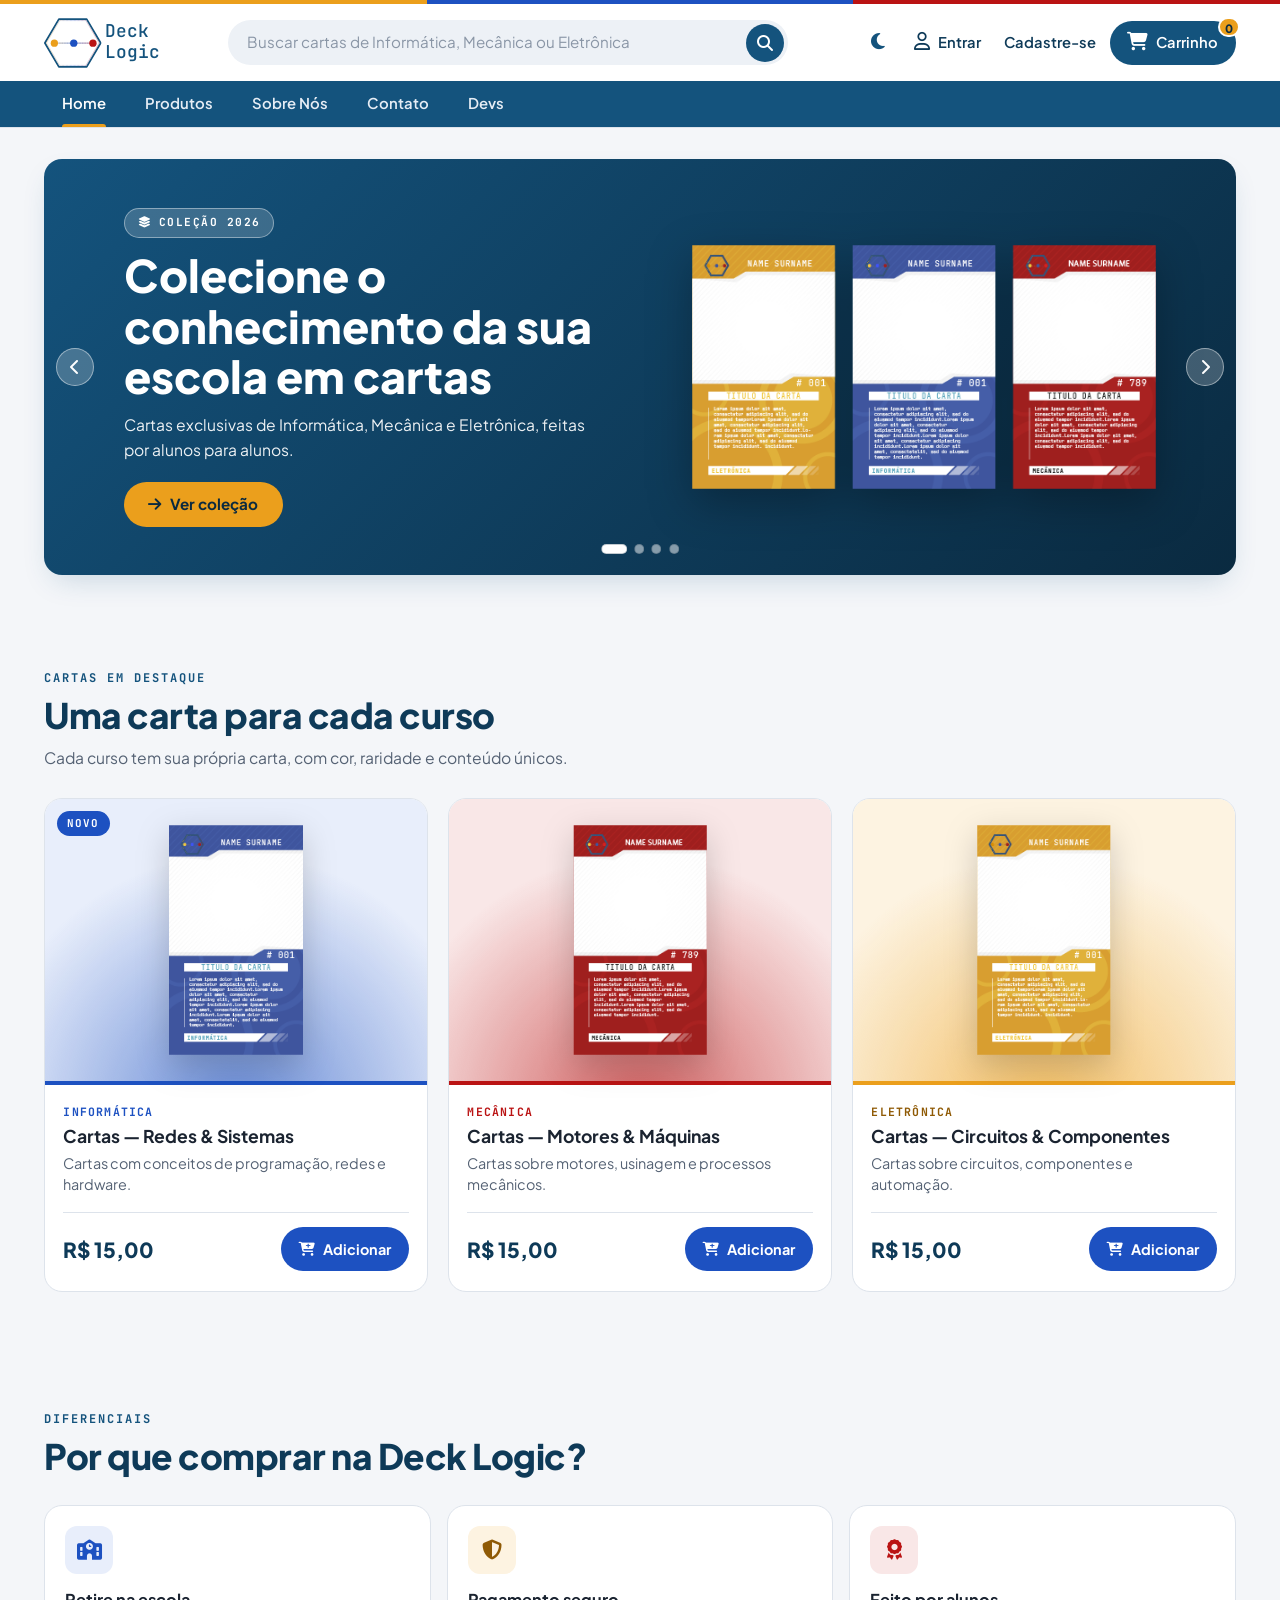
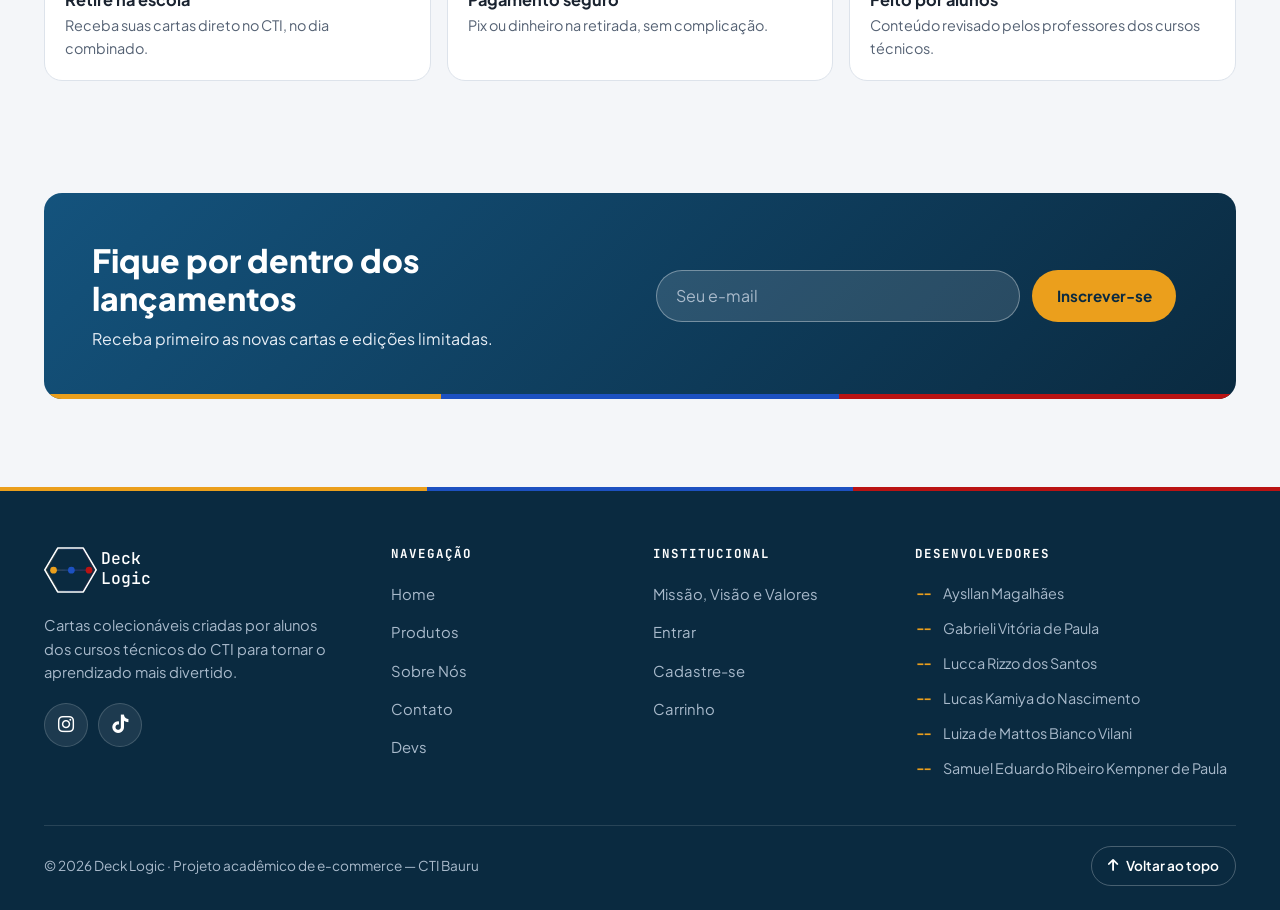
==== commit 9ee4257f: "Auto-sync: update ecommerce from Proddy-0/E-commerce@ec93f6fa47cea05d5a5eee26dbc5c4e649322650" ====
--- a/ecommerce/front/index.html
+++ b/ecommerce/front/index.html
@@ -7,6 +7,11 @@
     <title>Deck Logic — Cartas colecionáveis dos cursos técnicos</title>
     <meta name="description" content="Cartas colecionáveis de Informática, Mecânica e Eletrônica feitas por alunos do CTI.">
     <meta name="theme-color" content="#14537D">
+    <meta name="color-scheme" content="light dark">
+    <script>
+        // aplica o tema escolhido no botão antes de desenhar a página (evita piscar)
+        try { var tema = localStorage.getItem('decklogic_tema'); if (tema) document.documentElement.dataset.theme = tema; } catch (e) {}
+    </script>
     <link rel="icon" type="image/png" href="img/brand/favicon.png">
     <link rel="preconnect" href="https://fonts.googleapis.com">
     <link rel="preconnect" href="https://fonts.gstatic.com" crossorigin>
@@ -15,7 +20,7 @@
     <link rel="stylesheet" href="css/style.css">
 </head>
 
-<body>
+<body id="top">
     <!-- Logo Deck Logic (SVG inline, reutilizado no header e no footer via <use>) -->
     <svg class="svg-sprite" aria-hidden="true" focusable="false" xmlns="http://www.w3.org/2000/svg">
         <defs>
@@ -42,7 +47,7 @@
 
     <a class="skip-link" href="#conteudo">Pular para o conteúdo</a>
 
-    <header class="site-header" id="top">
+    <header class="site-header">
         <div class="brand-bar" aria-hidden="true"></div>
         <div class="container header-inner">
             <a href="index.html" class="logo" aria-label="Deck Logic — página inicial">
@@ -56,8 +61,9 @@
             </form>
 
             <nav class="user-nav" aria-label="Conta e carrinho">
-                <a href="login.html" class="user-link" aria-label="Entrar"><i class="fa-regular fa-user"></i><span>Entrar</span></a>
-                <a href="cadastro.html" class="user-link user-link--signup"><span>Cadastre-se</span></a>
+                <button type="button" class="user-link theme-toggle" id="theme-toggle" aria-label="Ativar tema escuro"><i class="fa-solid fa-moon"></i></button>
+                <a href="login.html" class="user-link" data-auth="conta" aria-label="Entrar"><i class="fa-regular fa-user"></i><span>Entrar</span></a>
+                <a href="cadastro.html" class="user-link user-link--signup" data-auth="sair"><span>Cadastre-se</span></a>
                 <a href="carrinho.html" class="cart-btn" aria-label="Carrinho">
                     <i class="fa-solid fa-cart-shopping"></i><span class="cart-label">Carrinho</span>
                     <span class="cart-badge" id="cart-count">0</span>
@@ -85,8 +91,8 @@
                     <li><a href="sobre.html"><i class="fa-solid fa-circle-info"></i>Sobre Nós</a></li>
                     <li><a href="contato.html"><i class="fa-solid fa-envelope"></i>Contato</a></li>
                     <li><a href="desenvolvedores.html"><i class="fa-solid fa-code"></i>Devs</a></li>
-                    <li class="main-nav-extra main-nav-extra--first"><a href="login.html"><i class="fa-regular fa-user"></i>Entrar</a></li>
-                    <li class="main-nav-extra"><a href="cadastro.html"><i class="fa-solid fa-user-plus"></i>Cadastre-se</a></li>
+                    <li class="main-nav-extra main-nav-extra--first"><a href="login.html" data-auth="conta"><i class="fa-regular fa-user"></i>Entrar</a></li>
+                    <li class="main-nav-extra"><a href="cadastro.html" data-auth="sair"><i class="fa-solid fa-user-plus"></i>Cadastre-se</a></li>
                 </ul>
             </div>
         </nav>
@@ -182,7 +188,7 @@
                         <div class="product-bottom">
                             <span class="price-current">R$ 15,00</span>
                             <button type="button" class="btn-add-cart" onclick="addToCart(this)"
-                                data-id="informatica" data-name="Cartas — Redes &amp; Sistemas" data-course="Informática"
+                                data-id="5" data-name="Cartas — Redes &amp; Sistemas" data-course="Informática"
                                 data-course-class="is-info" data-price="15" data-img="img/cards/informatica.png">
                                 <i class="fa-solid fa-cart-plus"></i> Adicionar
                             </button>
@@ -201,7 +207,7 @@
                         <div class="product-bottom">
                             <span class="price-current">R$ 15,00</span>
                             <button type="button" class="btn-add-cart" onclick="addToCart(this)"
-                                data-id="mecanica" data-name="Cartas — Motores &amp; Máquinas" data-course="Mecânica"
+                                data-id="6" data-name="Cartas — Motores &amp; Máquinas" data-course="Mecânica"
                                 data-course-class="is-mec" data-price="15" data-img="img/cards/mecanica.png">
                                 <i class="fa-solid fa-cart-plus"></i> Adicionar
                             </button>
@@ -220,7 +226,7 @@
                         <div class="product-bottom">
                             <span class="price-current">R$ 15,00</span>
                             <button type="button" class="btn-add-cart" onclick="addToCart(this)"
-                                data-id="eletronica" data-name="Cartas — Circuitos &amp; Componentes" data-course="Eletrônica"
+                                data-id="7" data-name="Cartas — Circuitos &amp; Componentes" data-course="Eletrônica"
                                 data-course-class="is-eletro" data-price="15" data-img="img/cards/eletronica.png">
                                 <i class="fa-solid fa-cart-plus"></i> Adicionar
                             </button>
--- a/ecommerce/front/css/style.css
+++ b/ecommerce/front/css/style.css
@@ -22,6 +22,8 @@
    16. Página: Sobre Nós
    17. Página: Desenvolvedores
    18. Página: Missão
+   19. Área do cliente / painel admin
+   Tema escuro (prefers-color-scheme)
    ========================================================================== */
 
 /* ==========================================================================
@@ -64,6 +66,16 @@
     --border-strong: #C5CFDB;
 
     --danger: var(--mec);
+
+    /* Tokens semânticos de texto (trocam no tema escuro) */
+    --heading: var(--navy-dark);
+    --brand-text: var(--navy);
+    --info-ink: var(--info);
+    --mec-ink: var(--mec);
+    --eletro-text: var(--eletro-ink);
+    --link: var(--info);
+
+    color-scheme: light dark;
 
     /* Tipografia */
     --font-body: 'Plus Jakarta Sans', system-ui, -apple-system, 'Segoe UI', sans-serif;
@@ -245,21 +257,21 @@
 .is-info {
     --course: var(--info);
     --course-dark: var(--info-dark);
-    --course-ink: var(--info);
+    --course-ink: var(--info-ink);
     --course-soft: var(--info-soft);
 }
 
 .is-eletro {
     --course: var(--eletro);
     --course-dark: var(--eletro-ink);
-    --course-ink: var(--eletro-ink);
+    --course-ink: var(--eletro-text);
     --course-soft: var(--eletro-soft);
 }
 
 .is-mec {
     --course: var(--mec);
     --course-dark: var(--mec-dark);
-    --course-ink: var(--mec);
+    --course-ink: var(--mec-ink);
     --course-soft: var(--mec-soft);
 }
 
@@ -278,7 +290,7 @@
     font-weight: 700;
     letter-spacing: 2px;
     text-transform: uppercase;
-    color: var(--navy);
+    color: var(--brand-text);
     margin-bottom: 0.4rem;
 }
 
@@ -286,7 +298,7 @@
     font-size: clamp(1.5rem, 5vw, 2.2rem);
     font-weight: 800;
     letter-spacing: -0.5px;
-    color: var(--navy-dark);
+    color: var(--heading);
 }
 
 .section-subtitle {
@@ -304,7 +316,7 @@
     font-size: clamp(1.7rem, 6vw, 2.6rem);
     font-weight: 800;
     letter-spacing: -0.5px;
-    color: var(--navy-dark);
+    color: var(--heading);
     margin-bottom: 0.6rem;
 }
 
@@ -324,7 +336,7 @@
     top: 0;
     z-index: 1000;
     /* fundo sólido: backdrop-filter aqui prenderia o menu lateral (position: fixed) dentro do header */
-    background: #fff;
+    background: var(--bg-surface);
     box-shadow: 0 1px 0 var(--border-color);
 }
 
@@ -346,7 +358,7 @@
     display: inline-flex;
     align-items: center;
     justify-self: start;
-    color: var(--navy);
+    color: var(--brand-text);
     border-radius: var(--radius-sm);
 }
 
@@ -371,7 +383,7 @@
     justify-content: center;
     gap: 5px;
     border-radius: var(--radius-sm);
-    color: var(--navy);
+    color: var(--brand-text);
 }
 
 .nav-toggle:hover {
@@ -412,7 +424,7 @@
 
 .search-form input:focus {
     outline: none;
-    background: #fff;
+    background: var(--bg-surface);
     border-color: var(--info);
     box-shadow: 0 0 0 4px rgba(29, 81, 193, 0.14);
 }
@@ -455,7 +467,7 @@
     border-radius: var(--radius-full);
     font-weight: 600;
     font-size: 0.92rem;
-    color: var(--navy-dark);
+    color: var(--heading);
 }
 
 .user-link i,
@@ -483,6 +495,14 @@
     background: var(--info);
 }
 
+/* Botão de tema (claro/escuro) no header */
+.theme-toggle {
+    color: var(--brand-text);
+}
+
+.theme-toggle:hover {
+    background: var(--bg-muted);
+}
 .cart-badge {
     position: absolute;
     top: -4px;
@@ -497,7 +517,7 @@
     font-weight: 800;
     line-height: 20px;
     text-align: center;
-    border: 2px solid #fff;
+    border: 2px solid var(--bg-surface);
 }
 
 /* ==========================================================================
@@ -514,7 +534,7 @@
     display: flex;
     flex-direction: column;
     overflow-y: auto;
-    background: #fff;
+    background: var(--bg-surface);
     box-shadow: -12px 0 40px rgba(10, 42, 64, 0.25);
     transform: translateX(100%);
     visibility: hidden;
@@ -542,7 +562,7 @@
     font-weight: 700;
     letter-spacing: 2px;
     text-transform: uppercase;
-    color: var(--navy);
+    color: var(--brand-text);
 }
 
 .nav-close {
@@ -552,7 +572,7 @@
     align-items: center;
     justify-content: center;
     border-radius: 50%;
-    color: var(--navy);
+    color: var(--brand-text);
     font-size: 1.3rem;
 }
 
@@ -603,7 +623,7 @@
 .main-nav a i {
     width: 20px;
     text-align: center;
-    color: var(--navy);
+    color: var(--brand-text);
 }
 
 .main-nav a:hover {
@@ -611,7 +631,7 @@
 }
 
 .main-nav a.active {
-    color: var(--info);
+    color: var(--link);
     background: var(--info-soft);
 }
 
@@ -664,7 +684,7 @@
 
 .btn-outline {
     border-color: currentColor;
-    color: var(--navy);
+    color: var(--brand-text);
     background: transparent;
 }
 
@@ -880,7 +900,7 @@
 
 .filter-chip:hover {
     border-color: var(--navy);
-    color: var(--navy-dark);
+    color: var(--heading);
 }
 
 .filter-chip.active {
@@ -1004,7 +1024,7 @@
 .price-current {
     font-size: 1.3rem;
     font-weight: 800;
-    color: var(--navy-dark);
+    color: var(--heading);
 }
 
 .btn-add-cart {
@@ -1029,6 +1049,56 @@
     background: #1F8A4C;
 }
 
+/* Seletor de quantidade que substitui o "Adicionar" depois do 1º clique */
+.qty-stepper {
+    display: inline-flex;
+    align-items: center;
+    gap: 0.25rem;
+    padding: 0.2rem;
+    border-radius: var(--radius-full);
+    background: var(--info-soft);
+    border: 1px solid var(--info);
+}
+
+.qty-stepper[hidden] {
+    display: none;
+}
+
+.qty-stepper button {
+    width: 38px;
+    height: 38px;
+    border-radius: 50%;
+    display: inline-flex;
+    align-items: center;
+    justify-content: center;
+    background: var(--info);
+    color: #fff;
+    font-size: 0.95rem;
+}
+
+.qty-stepper button:hover {
+    background: var(--info-dark);
+}
+
+.qty-stepper button.is-remove {
+    background: transparent;
+    color: var(--mec-ink);
+}
+
+.qty-stepper button.is-remove:hover {
+    background: var(--mec-soft);
+}
+
+.qty-stepper .qty-value {
+    min-width: 2.2ch;
+    text-align: center;
+    font-weight: 800;
+    color: var(--heading);
+}
+
+.btn-add-cart[hidden] {
+    display: none;
+}
 .products-empty {
     padding: 2.5rem 1.25rem;
     border: 1px dashed var(--border-strong);
@@ -1347,7 +1417,7 @@
 
 .search-result-info a,
 .products-empty a {
-    color: var(--info);
+    color: var(--link);
     font-weight: 700;
     text-decoration: underline;
 }
@@ -1442,6 +1512,16 @@
     color: #fff;
 }
 
+.cart-qty button.is-remove {
+    background: transparent;
+    color: var(--mec-ink);
+}
+
+.cart-qty button.is-remove:hover {
+    background: var(--mec-soft);
+    color: var(--mec-ink);
+}
+
 .cart-qty span {
     min-width: 2ch;
     text-align: center;
@@ -1451,7 +1531,7 @@
 .cart-item-price {
     grid-area: price;
     font-weight: 800;
-    color: var(--navy-dark);
+    color: var(--heading);
     text-align: right;
 }
 
@@ -1505,7 +1585,8 @@
     border-radius: var(--radius-lg);
 }
 
-.empty-cart i {
+.empty-cart > i {
+    display: block;
     font-size: 2.5rem;
     color: var(--text-dim);
     margin-bottom: 1rem;
@@ -1567,14 +1648,14 @@
     margin-bottom: 1rem;
     border-radius: var(--radius-md);
     background: var(--info-soft);
-    color: var(--info);
+    color: var(--link);
     font-size: 1.4rem;
 }
 
 .auth-header h1 {
     font-size: 1.6rem;
     font-weight: 800;
-    color: var(--navy-dark);
+    color: var(--heading);
     margin-bottom: 0.35rem;
 }
 
@@ -1662,7 +1743,7 @@
 
 .form-link-row a,
 .auth-footer-link a {
-    color: var(--info);
+    color: var(--link);
     font-weight: 700;
     font-size: 0.9rem;
 }
@@ -1737,7 +1818,7 @@
 }
 
 .info-card a:hover {
-    color: var(--info);
+    color: var(--link);
 }
 
 /* ==========================================================================
@@ -1765,7 +1846,7 @@
 .about-story-text h2 {
     font-size: 1.6rem;
     font-weight: 800;
-    color: var(--navy-dark);
+    color: var(--heading);
     margin-bottom: 0.8rem;
 }
 
@@ -1790,7 +1871,7 @@
     font-family: var(--font-mono);
     font-size: 2.2rem;
     font-weight: 800;
-    color: var(--navy);
+    color: var(--brand-text);
 }
 
 .stat-card span {
@@ -1809,7 +1890,7 @@
     border-radius: var(--radius-lg);
     background: var(--bg-surface);
     border: 1px solid var(--border-color);
-    color: var(--navy);
+    color: var(--brand-text);
 }
 
 .brand-explain-logo .logo-svg {
@@ -1936,13 +2017,37 @@
     margin-bottom: 0.8rem;
     border-radius: var(--radius-full);
     background: var(--info-soft);
-    color: var(--info);
+    color: var(--link);
     font-size: 0.75rem;
     font-weight: 700;
     letter-spacing: 0.4px;
     text-transform: uppercase;
 }
 
+.dev-roles {
+    display: flex;
+    flex-wrap: wrap;
+    gap: 0.4rem;
+    margin-bottom: 0.9rem;
+}
+
+.dev-tag {
+    padding: 0.2rem 0.65rem;
+    border-radius: var(--radius-full);
+    font-family: var(--font-mono);
+    font-size: 0.7rem;
+    font-weight: 700;
+    letter-spacing: 0.6px;
+    text-transform: uppercase;
+    background: var(--bg-muted);
+    color: var(--brand-text);
+}
+
+.dev-tag.tag-front { background: var(--info-soft); color: var(--info-ink); }
+.dev-tag.tag-back { background: var(--mec-soft); color: var(--mec-ink); }
+.dev-tag.tag-db { background: var(--eletro-soft); color: var(--eletro-text); }
+.dev-tag.tag-dev { background: var(--bg-muted); color: var(--heading); }
+.dev-tag.tag-mkt { background: var(--bg-muted); color: var(--brand-text); }
 .dev-card p {
     color: var(--text-muted);
     font-size: 0.92rem;
@@ -2034,7 +2139,7 @@
 .status-card h1 {
     font-size: 1.8rem;
     font-weight: 800;
-    color: var(--navy-dark);
+    color: var(--heading);
     margin-bottom: 0.75rem;
 }
 
@@ -2042,6 +2147,501 @@
     color: var(--text-muted);
     margin-bottom: 1.5rem;
 }
+
+/* ---- Indicadores de campo obrigatório / opcional ---- */
+.req {
+    color: var(--mec-ink);
+    font-weight: 800;
+}
+
+.opt {
+    color: var(--text-dim);
+    font-weight: 500;
+    font-size: 0.82rem;
+}
+
+.form-legend {
+    margin-bottom: 1rem;
+    font-size: 0.82rem;
+    color: var(--text-muted);
+}
+
+.form-alert {
+    margin-bottom: 1rem;
+    padding: 0.75rem 1rem;
+    border-radius: var(--radius-md);
+    font-size: 0.92rem;
+    font-weight: 600;
+}
+
+.form-alert[hidden] {
+    display: none;
+}
+
+.form-alert a {
+    text-decoration: underline;
+}
+
+.form-alert--error { background: var(--mec-soft); color: var(--mec-ink); }
+.form-alert--ok { background: #E3F4EA; color: #1F7A45; }
+.form-alert--info { background: var(--info-soft); color: var(--info-ink); }
+
+/* ==========================================================================
+   19. ÁREA DO CLIENTE / PAINEL ADMIN (páginas PHP em back/)
+   ========================================================================== */
+.panel-nav {
+    display: flex;
+    gap: 0.5rem;
+    margin-bottom: 1.5rem;
+    overflow-x: auto;
+    scrollbar-width: none;
+}
+
+.panel-nav a {
+    flex: 0 0 auto;
+    display: inline-flex;
+    align-items: center;
+    gap: 0.45rem;
+    min-height: 40px;
+    padding: 0.45rem 1rem;
+    border-radius: var(--radius-full);
+    border: 1px solid var(--border-strong);
+    background: var(--bg-surface);
+    color: var(--text-muted);
+    font-weight: 600;
+    font-size: 0.88rem;
+    white-space: nowrap;
+}
+
+.panel-nav a:hover {
+    color: var(--heading);
+    border-color: var(--navy);
+}
+
+.panel-nav a.active {
+    background: var(--navy);
+    border-color: var(--navy);
+    color: #fff;
+}
+
+.panel-card {
+    padding: 1.25rem;
+    margin-bottom: 1.5rem;
+    background: var(--bg-surface);
+    border: 1px solid var(--border-color);
+    border-radius: var(--radius-lg);
+}
+
+.panel-card h2 {
+    font-size: 1.1rem;
+    color: var(--heading);
+    margin-bottom: 1rem;
+}
+
+.panel-card-head {
+    display: flex;
+    flex-wrap: wrap;
+    align-items: center;
+    justify-content: space-between;
+    gap: 0.75rem;
+    margin-bottom: 1rem;
+}
+
+.panel-card-head h2 {
+    margin-bottom: 0;
+}
+
+.panel-empty {
+    color: var(--text-muted);
+}
+
+.table-wrap {
+    overflow-x: auto;
+    -webkit-overflow-scrolling: touch;
+}
+
+.data-table {
+    width: 100%;
+    min-width: 560px;
+    border-collapse: collapse;
+    font-size: 0.9rem;
+}
+
+.data-table th,
+.data-table td {
+    padding: 0.7rem 0.75rem;
+    text-align: left;
+    border-bottom: 1px solid var(--border-color);
+    vertical-align: middle;
+}
+
+.data-table th {
+    font-family: var(--font-mono);
+    font-size: 0.72rem;
+    letter-spacing: 1px;
+    text-transform: uppercase;
+    color: var(--text-muted);
+}
+
+.data-table td.num,
+.data-table th.num {
+    text-align: right;
+    font-variant-numeric: tabular-nums;
+}
+
+.data-table--compact {
+    min-width: 0;
+}
+
+.data-table tr:last-child td {
+    border-bottom: 0;
+}
+
+.saldo-neg { color: var(--mec-ink); font-weight: 800; }
+.saldo-ok { color: var(--heading); font-weight: 800; }
+
+.status-pill {
+    display: inline-block;
+    padding: 0.2rem 0.65rem;
+    border-radius: var(--radius-full);
+    font-family: var(--font-mono);
+    font-size: 0.7rem;
+    font-weight: 700;
+    letter-spacing: 0.8px;
+    text-transform: uppercase;
+}
+
+.status-reservado { background: var(--eletro-soft); color: var(--eletro-text); }
+.status-entregue { background: #E3F4EA; color: #1F7A45; }
+.status-cancelado { background: var(--mec-soft); color: var(--mec-ink); }
+
+.inline-form {
+    display: inline-flex;
+    gap: 0.4rem;
+}
+
+.btn-sm {
+    min-height: 34px;
+    padding: 0.35rem 0.8rem;
+    font-size: 0.8rem;
+}
+
+.btn-danger-outline {
+    border-color: var(--mec);
+    color: var(--mec-ink);
+    background: transparent;
+}
+
+.btn-danger-outline:hover {
+    background: var(--mec);
+    color: #fff;
+}
+
+.order-card {
+    padding: 1.1rem 1.25rem;
+    margin-bottom: 1rem;
+    background: var(--bg-surface);
+    border: 1px solid var(--border-color);
+    border-radius: var(--radius-lg);
+}
+
+.order-head {
+    display: flex;
+    flex-wrap: wrap;
+    align-items: center;
+    justify-content: space-between;
+    gap: 0.5rem;
+    margin-bottom: 0.75rem;
+}
+
+.order-head strong {
+    color: var(--heading);
+}
+
+.order-head span {
+    color: var(--text-muted);
+    font-size: 0.88rem;
+}
+
+.order-items li {
+    display: flex;
+    justify-content: space-between;
+    gap: 1rem;
+    padding: 0.4rem 0;
+    border-top: 1px dashed var(--border-color);
+    font-size: 0.92rem;
+}
+
+.order-items li span:last-child {
+    white-space: nowrap;
+}
+
+.order-total {
+    display: flex;
+    justify-content: space-between;
+    padding-top: 0.6rem;
+    border-top: 1px solid var(--border-color);
+    font-weight: 800;
+    color: var(--heading);
+}
+.order-actions {
+    display: flex;
+    justify-content: flex-end;
+    margin-top: 0.9rem;
+}
+
+/* Tabelas do painel: no celular cada linha vira um card vertical (rótulo à esquerda, valor à direita).
+   A partir de 768px volta a ser tabela. O rótulo vem do atributo data-label de cada <td>. */
+.data-table--stack {
+    min-width: 0;
+}
+
+.data-table--stack thead {
+    position: absolute;
+    width: 1px;
+    height: 1px;
+    overflow: hidden;
+    clip: rect(0, 0, 0, 0);
+}
+
+.data-table--stack tr {
+    display: block;
+    padding: 0.75rem 0;
+    border-bottom: 1px solid var(--border-color);
+}
+
+.data-table--stack tr:last-child {
+    border-bottom: 0;
+}
+
+.data-table--stack td {
+    display: flex;
+    justify-content: space-between;
+    align-items: center;
+    gap: 1rem;
+    padding: 0.3rem 0;
+    border-bottom: 0;
+    text-align: right;
+}
+
+.data-table--stack td.num {
+    text-align: right;
+}
+
+.data-table--stack td::before {
+    content: attr(data-label);
+    flex-shrink: 0;
+    font-family: var(--font-mono);
+    font-size: 0.7rem;
+    letter-spacing: 1px;
+    text-transform: uppercase;
+    color: var(--text-muted);
+    text-align: left;
+}
+
+.data-table--stack td[data-label=""]::before {
+    content: none;
+}
+
+.data-table--stack td.cell-title {
+    font-weight: 700;
+    color: var(--heading);
+}
+
+.data-table--stack td.cell-actions {
+    justify-content: flex-end;
+    flex-wrap: wrap;
+    padding-top: 0.6rem;
+}
+
+.table-thumb {
+    width: 36px;
+    height: 48px;
+    object-fit: contain;
+    border-radius: 4px;
+    background: var(--bg-muted);
+}
+
+@media (min-width: 768px) {
+    .data-table--stack thead {
+        position: static;
+        width: auto;
+        height: auto;
+        overflow: visible;
+        clip: auto;
+    }
+
+    .data-table--stack tr {
+        display: table-row;
+        padding: 0;
+    }
+
+    .data-table--stack td {
+        display: table-cell;
+        padding: 0.7rem 0.75rem;
+        border-bottom: 1px solid var(--border-color);
+        text-align: left;
+    }
+
+    .data-table--stack tr:last-child td {
+        border-bottom: 0;
+    }
+
+    .data-table--stack td::before {
+        content: none;
+    }
+
+    .data-table--stack td.cell-actions {
+        padding-top: 0.7rem;
+        white-space: nowrap;
+    }
+}
+
+/* Formulários do painel (produto, entrada, usuário) */
+.panel-form {
+    max-width: 640px;
+}
+
+.panel-form .form-actions {
+    display: flex;
+    flex-wrap: wrap;
+    gap: 0.6rem;
+    margin-top: 0.5rem;
+}
+
+.form-check {
+    display: flex;
+    align-items: flex-start;
+    gap: 0.6rem;
+    cursor: pointer;
+    font-weight: 600;
+    font-size: 0.92rem;
+}
+
+.form-check input {
+    width: 20px;
+    height: 20px;
+    margin-top: 0.1rem;
+    flex-shrink: 0;
+    accent-color: var(--info);
+}
+
+.form-check input:disabled + span {
+    opacity: 0.7;
+}
+.current-image {
+    display: flex;
+    align-items: center;
+    gap: 0.75rem;
+    margin-bottom: 1rem;
+    color: var(--text-muted);
+    font-size: 0.88rem;
+}
+
+.current-image img {
+    width: 64px;
+    height: 88px;
+    object-fit: contain;
+    border-radius: var(--radius-sm);
+    background: var(--bg-muted);
+}
+
+/* ==========================================================================
+   TEMA ESCURO
+   Segue o tema do sistema. Declarar o tema escuro evita que o navegador do
+   celular "force" o dark invertendo as cores por conta própria.
+   ========================================================================== */
+/* Tema do sistema (quando o usuário não escolheu no botão) */
+@media (prefers-color-scheme: dark) {
+    :root:not([data-theme="light"]) {
+            --bg-main: #0B1620;
+            --bg-surface: #132230;
+            --bg-muted: #1C2E3E;
+    
+            --text-main: #E6EDF5;
+            --text-muted: #A9BACB;
+            --text-dim: #7D8FA3;
+    
+            --border-color: #243748;
+            --border-strong: #34495D;
+    
+            --heading: #EAF1F8;
+            --brand-text: #8CBCE3;
+            --info-ink: #86A8F2;
+            --mec-ink: #F08A8A;
+            --eletro-text: #F2B64D;
+            --link: #86A8F2;
+    
+            --info-soft: #172A52;
+            --eletro-soft: #33260E;
+            --mec-soft: #3A1719;
+    
+            --shadow-sm: 0 2px 8px rgba(0, 0, 0, 0.35);
+            --shadow-card: 0 12px 30px -10px rgba(0, 0, 0, 0.6);
+        }
+
+    :root:not([data-theme="light"]) .site-header {
+            box-shadow: 0 1px 0 var(--border-color);
+        }
+
+    :root:not([data-theme="light"]) .site-footer {
+            background: #07111A;
+        }
+
+
+    :root:not([data-theme="light"]) .form-alert--ok,
+    :root:not([data-theme="light"]) .status-entregue {
+            background: #12321F;
+            color: #7FD6A1;
+        }
+}
+
+/* Tema escolhido no botão (html[data-theme]) */
+:root[data-theme="dark"] {
+        --bg-main: #0B1620;
+        --bg-surface: #132230;
+        --bg-muted: #1C2E3E;
+
+        --text-main: #E6EDF5;
+        --text-muted: #A9BACB;
+        --text-dim: #7D8FA3;
+
+        --border-color: #243748;
+        --border-strong: #34495D;
+
+        --heading: #EAF1F8;
+        --brand-text: #8CBCE3;
+        --info-ink: #86A8F2;
+        --mec-ink: #F08A8A;
+        --eletro-text: #F2B64D;
+        --link: #86A8F2;
+
+        --info-soft: #172A52;
+        --eletro-soft: #33260E;
+        --mec-soft: #3A1719;
+
+        --shadow-sm: 0 2px 8px rgba(0, 0, 0, 0.35);
+        --shadow-card: 0 12px 30px -10px rgba(0, 0, 0, 0.6);
+    }
+
+:root[data-theme="dark"] .site-header {
+        box-shadow: 0 1px 0 var(--border-color);
+    }
+
+:root[data-theme="dark"] .site-footer {
+        background: #07111A;
+    }
+
+
+:root[data-theme="dark"] .form-alert--ok,
+:root[data-theme="dark"] .status-entregue {
+        background: #12321F;
+        color: #7FD6A1;
+    }
+
+:root[data-theme="light"] { color-scheme: light; }
+:root[data-theme="dark"] { color-scheme: dark; }
+
 
 /* ==========================================================================
    BREAKPOINT 480px — celular grande
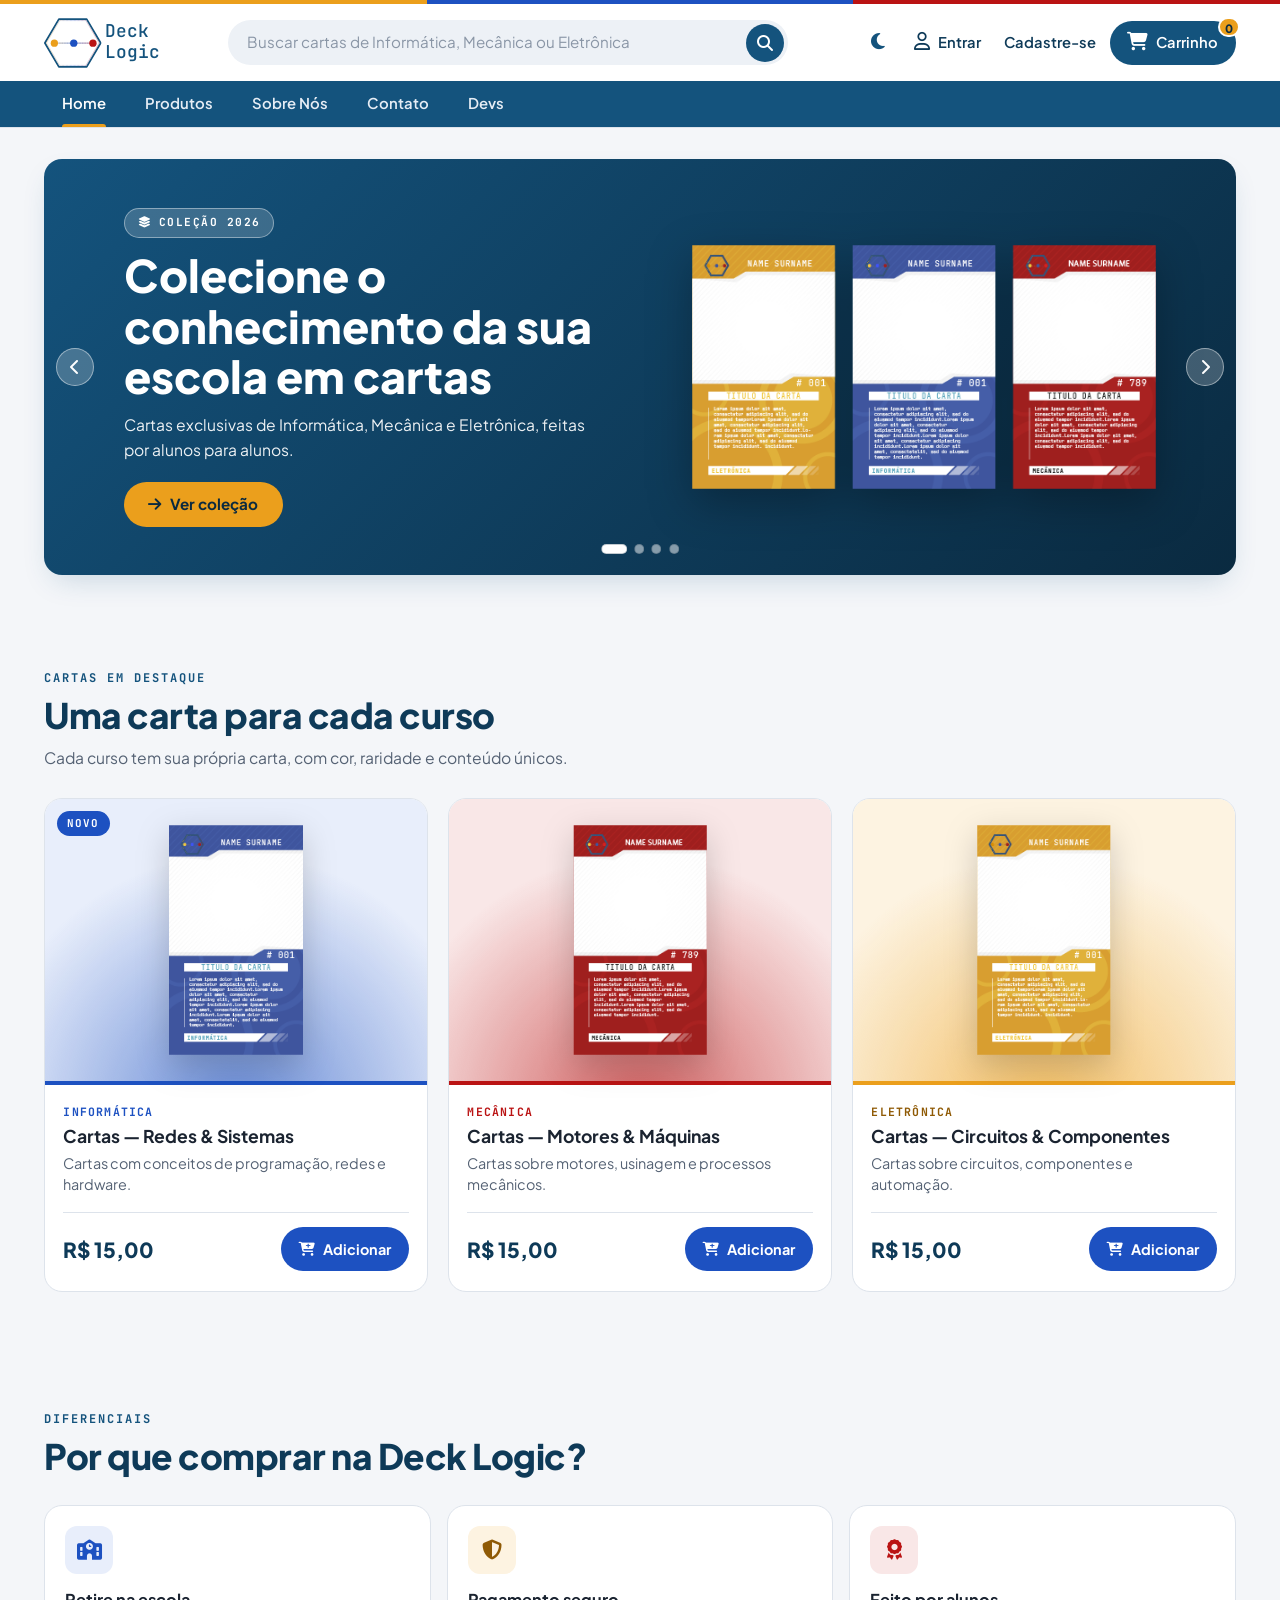
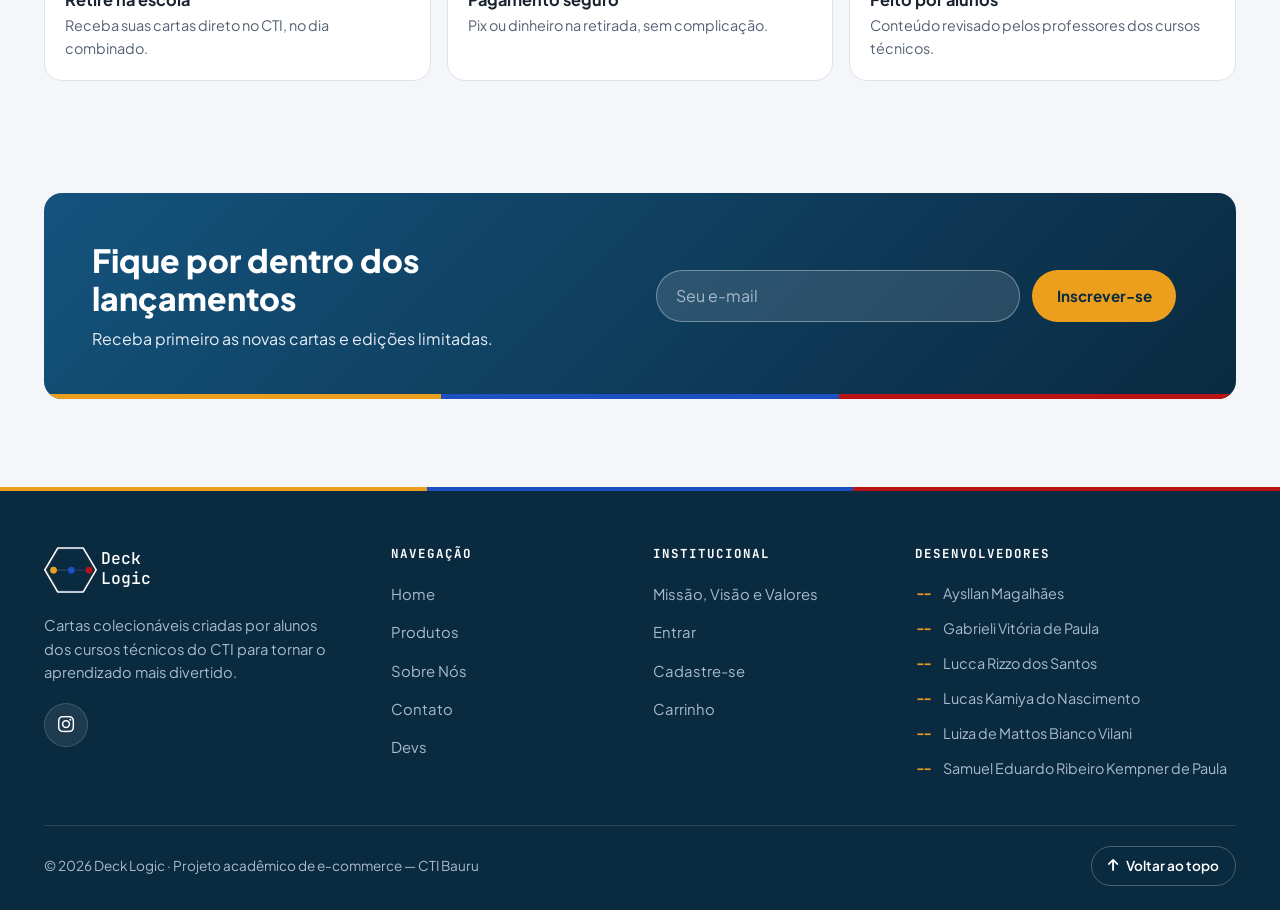
==== commit be3d5c10: "Auto-sync: update ecommerce from Proddy-0/E-commerce@f945ba0830c2a4fb6372cabab4702bf23f2d142e" ====
--- a/ecommerce/front/index.html
+++ b/ecommerce/front/index.html
@@ -296,8 +296,7 @@
                     </a>
                     <p>Cartas colecionáveis criadas por alunos dos cursos técnicos do CTI para tornar o aprendizado mais divertido.</p>
                     <ul class="social-links">
-                        <li><a href="#" class="social-icon" aria-label="Instagram da Deck Logic"><i class="fa-brands fa-instagram"></i></a></li>
-                        <li><a href="#" class="social-icon" aria-label="TikTok da Deck Logic"><i class="fa-brands fa-tiktok"></i></a></li>
+                        <li><a href="https://www.instagram.com/logicdeck.cti?stkn=ODNpampwcXRhc3Fj" class="social-icon" aria-label="Instagram da Deck Logic"><i class="fa-brands fa-instagram"></i></a></li>
                     </ul>
                 </section>
 
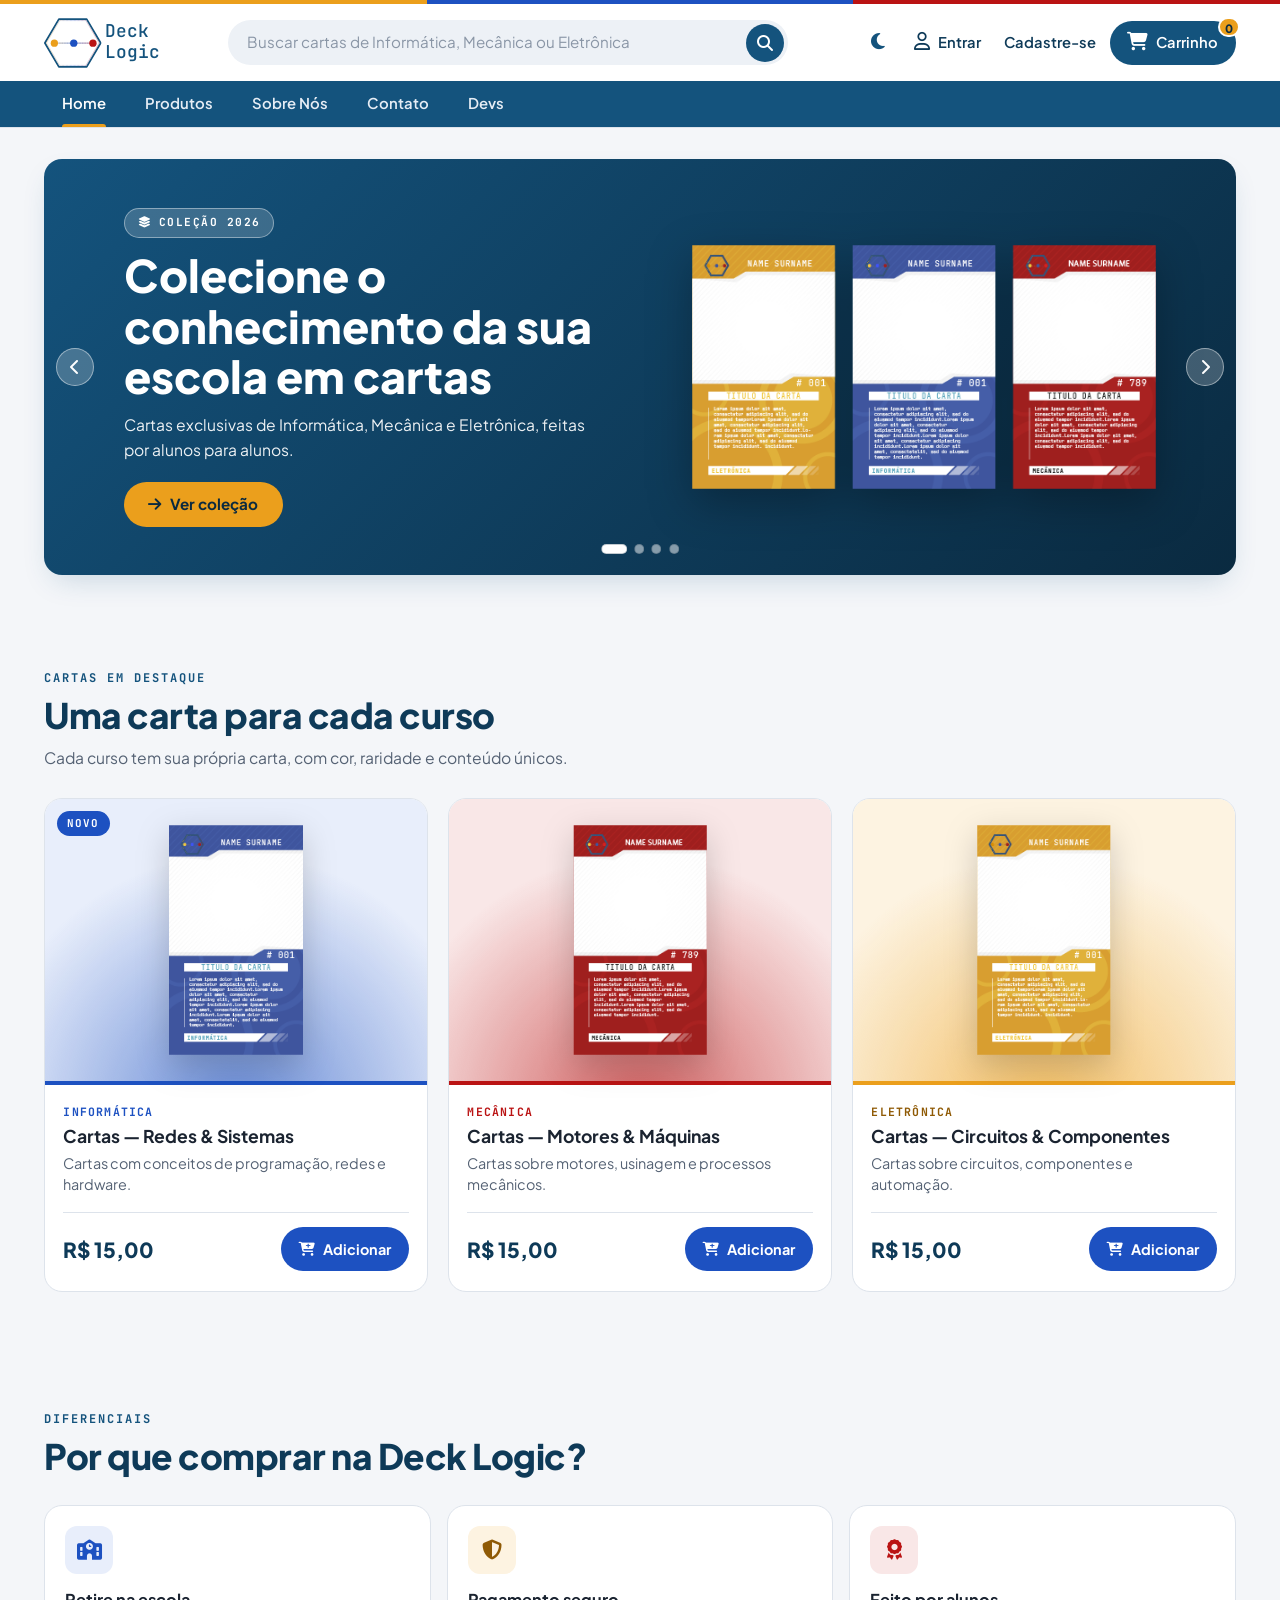
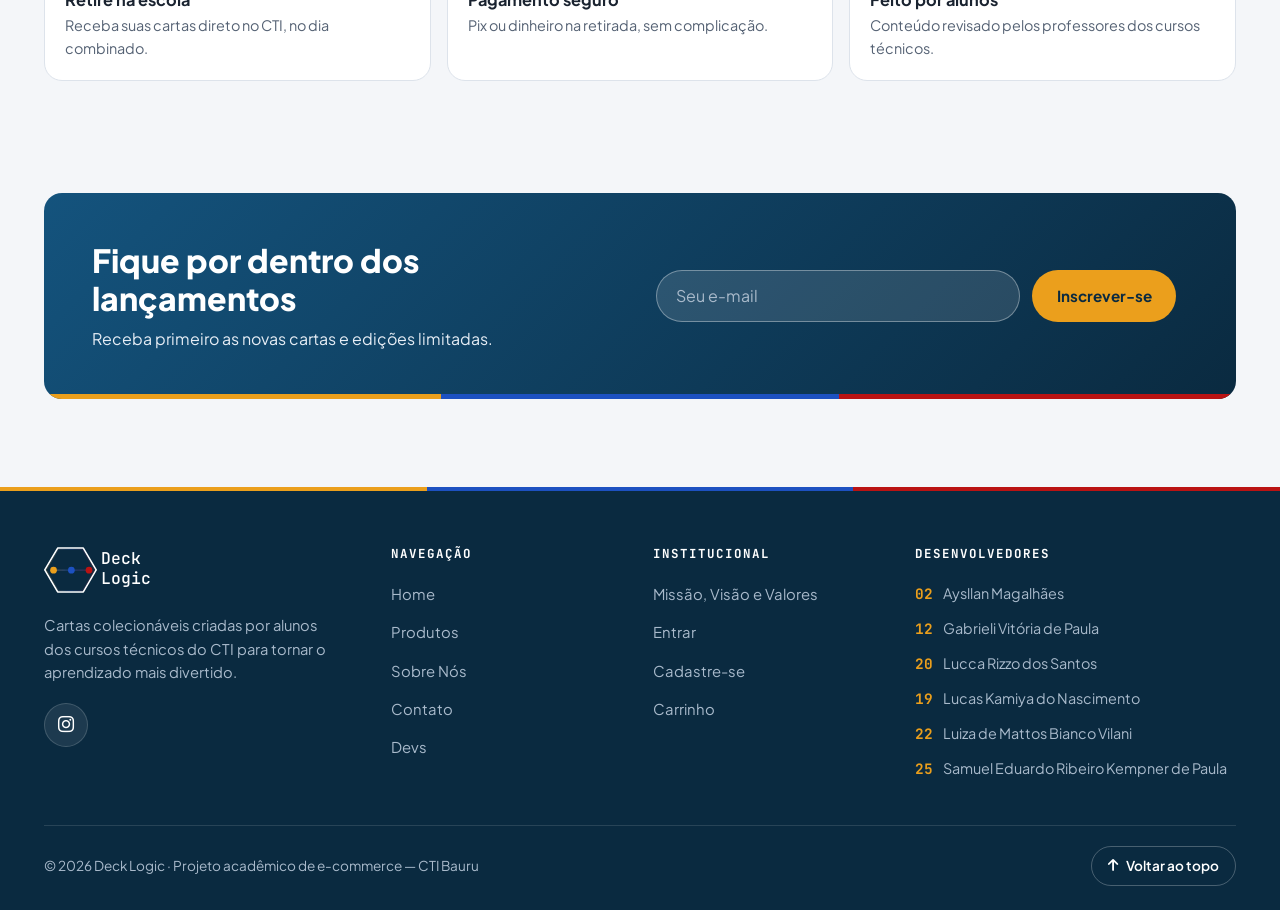
==== commit 1464f160: "Auto-sync: update ecommerce from Proddy-0/E-commerce@592d39efa6e2f4728ab49d309ba7d23fb4c8f5cf" ====
--- a/ecommerce/front/index.html
+++ b/ecommerce/front/index.html
@@ -325,12 +325,12 @@
                     <h2>Desenvolvedores</h2>
                     <!-- TODO: trocar "--" pelo número de chamada de cada integrante -->
                     <ul class="footer-devs">
-                        <li><span class="dev-num">--</span>Aysllan Magalhães</li>
-                        <li><span class="dev-num">--</span>Gabrieli Vitória de Paula</li>
-                        <li><span class="dev-num">--</span>Lucca Rizzo dos Santos</li>
-                        <li><span class="dev-num">--</span>Lucas Kamiya do Nascimento</li>
-                        <li><span class="dev-num">--</span>Luiza de Mattos Bianco Vilani</li>
-                        <li><span class="dev-num">--</span>Samuel Eduardo Ribeiro Kempner de Paula</li>
+                        <li><span class="dev-num">02</span>Aysllan Magalhães</li>
+                        <li><span class="dev-num">12</span>Gabrieli Vitória de Paula</li>
+                        <li><span class="dev-num">20</span>Lucca Rizzo dos Santos</li>
+                        <li><span class="dev-num">19</span>Lucas Kamiya do Nascimento</li>
+                        <li><span class="dev-num">22</span>Luiza de Mattos Bianco Vilani</li>
+                        <li><span class="dev-num">25</span>Samuel Eduardo Ribeiro Kempner de Paula</li>
                     </ul>
                 </section>
             </div>
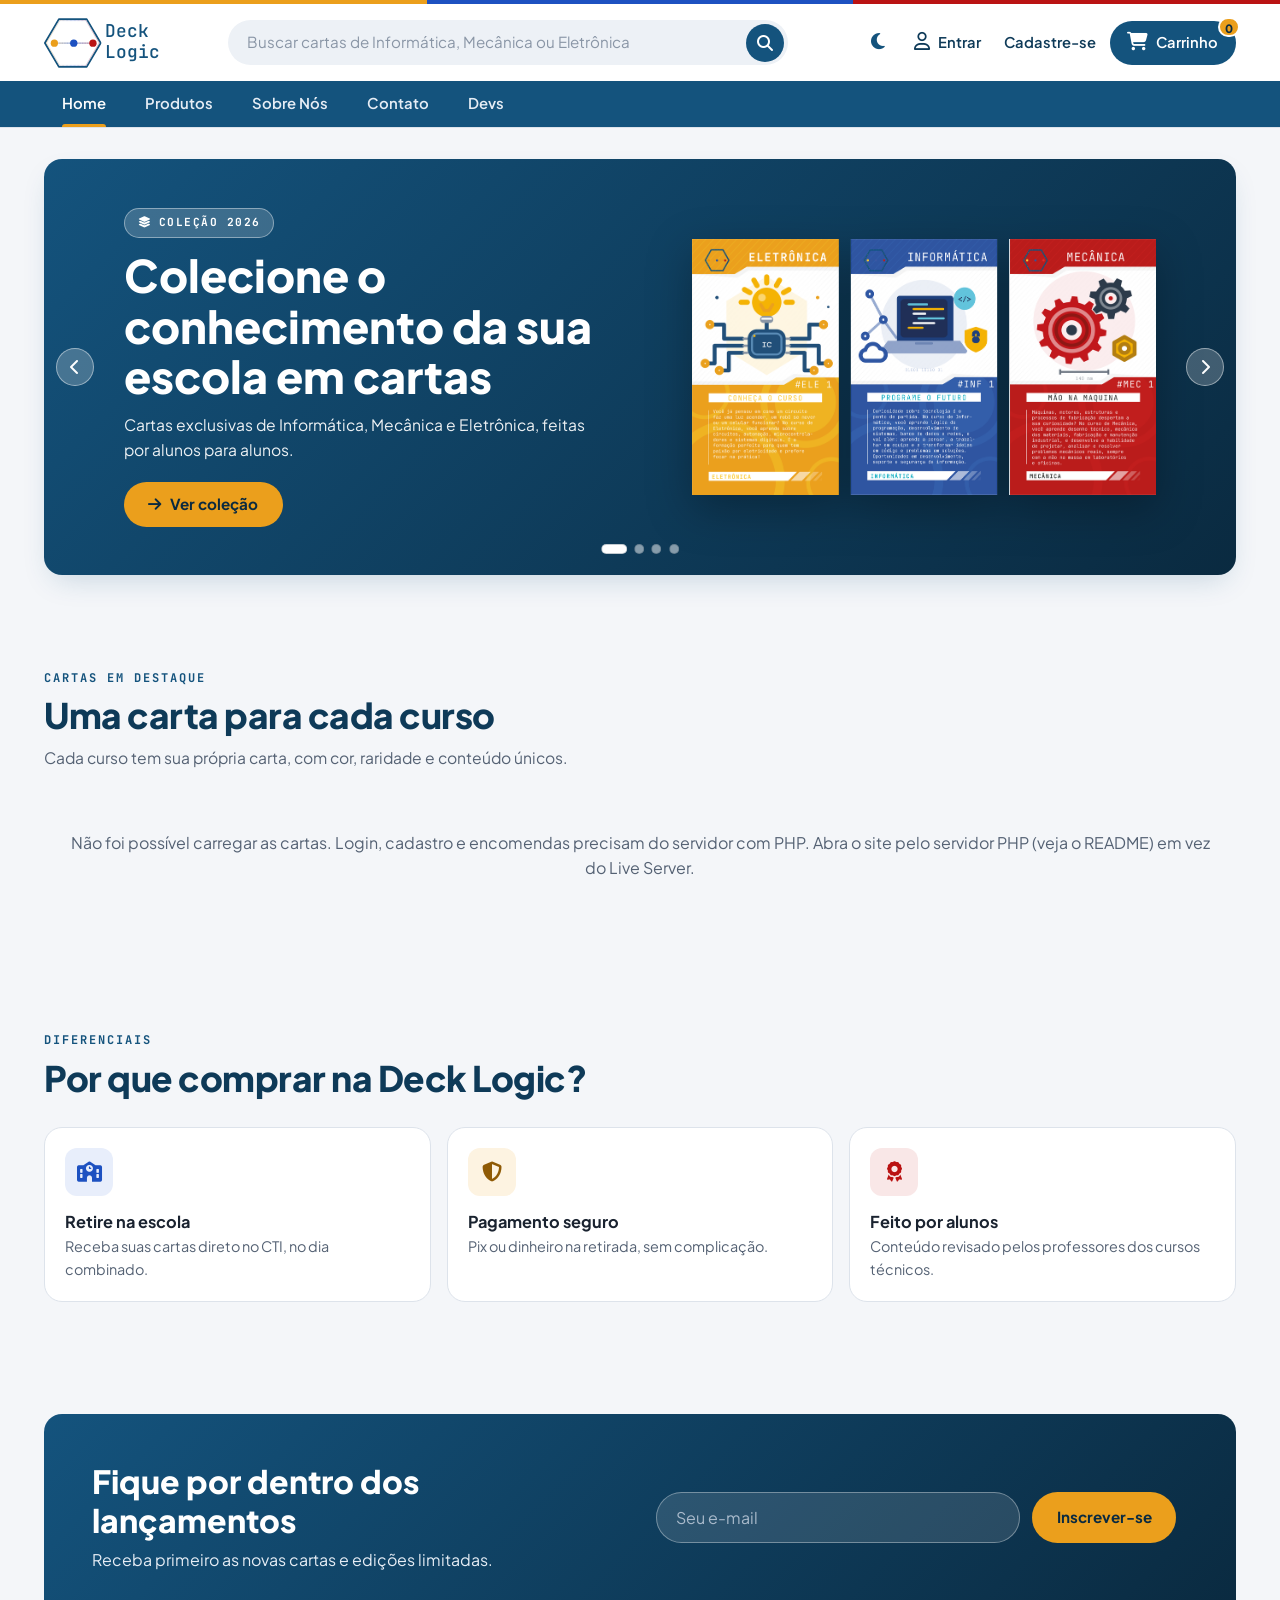
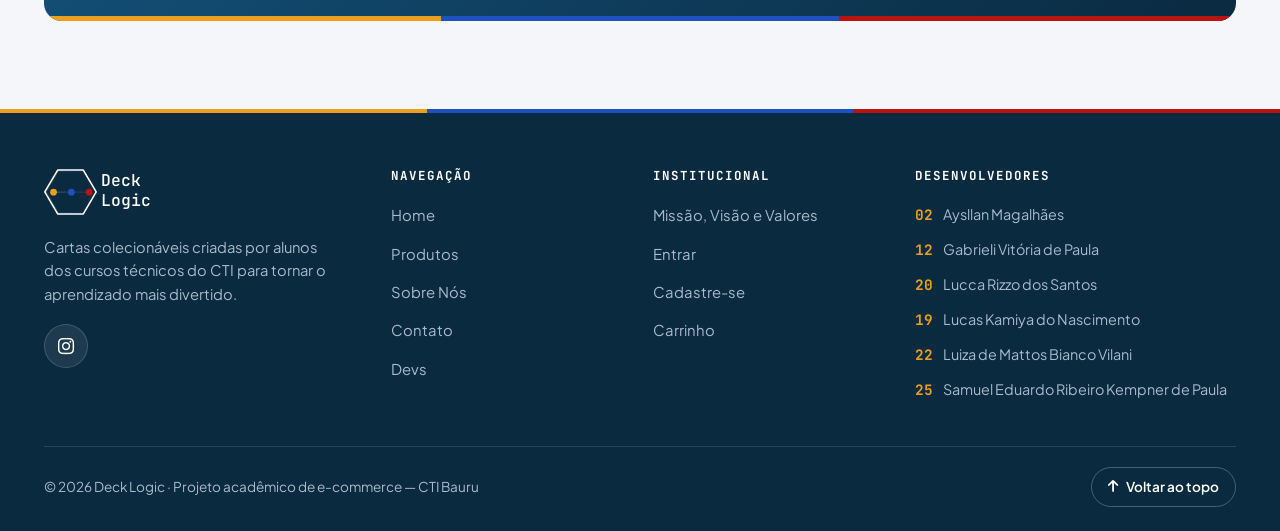
==== commit af75d7a8: "Auto-sync: update ecommerce from Proddy-0/E-commerce@ed1c9edc6f3176e691e2e2fb3d5666a40abc39c5" ====
--- a/ecommerce/front/index.html
+++ b/ecommerce/front/index.html
@@ -17,7 +17,7 @@
     <link rel="preconnect" href="https://fonts.gstatic.com" crossorigin>
     <link rel="stylesheet" href="https://fonts.googleapis.com/css2?family=JetBrains+Mono:wght@500;700;800&family=Plus+Jakarta+Sans:wght@400;500;600;700;800&display=swap">
     <link rel="stylesheet" href="https://cdnjs.cloudflare.com/ajax/libs/font-awesome/6.4.0/css/all.min.css">
-    <link rel="stylesheet" href="css/style.css">
+    <link rel="stylesheet" href="css/style.css?v=20261019a">
 </head>
 
 <body id="top">
@@ -113,7 +113,7 @@
                             <a href="produtos.html" class="btn btn-accent"><i class="fa-solid fa-arrow-right"></i> Ver coleção</a>
                         </div>
                         <div class="carousel-media carousel-media--wide">
-                            <img src="img/cards/colecao.png" alt="As três cartas da coleção: Eletrônica, Informática e Mecânica" width="517" height="273">
+                            <img src="img/cards/colecao.png" alt="As três cartas da coleção: Eletrônica, Informática e Mecânica" width="494" height="273">
                         </div>
                     </article>
 
@@ -125,7 +125,7 @@
                             <a href="produtos.html?q=informatica" class="btn btn-light"><i class="fa-solid fa-arrow-right"></i> Conferir cartas</a>
                         </div>
                         <div class="carousel-media carousel-media--single">
-                            <img src="img/cards/informatica.png" alt="Carta do curso de Informática" width="159" height="273">
+                            <img src="img/cards/informatica.png" alt="Carta do curso de Informática" width="156" height="273">
                         </div>
                     </article>
 
@@ -137,7 +137,7 @@
                             <a href="produtos.html?q=mecanica" class="btn btn-light"><i class="fa-solid fa-arrow-right"></i> Conferir cartas</a>
                         </div>
                         <div class="carousel-media carousel-media--single">
-                            <img src="img/cards/mecanica.png" alt="Carta do curso de Mecânica" width="160" height="273">
+                            <img src="img/cards/mecanica.png" alt="Carta do curso de Mecânica" width="156" height="273">
                         </div>
                     </article>
 
@@ -149,7 +149,7 @@
                             <a href="produtos.html?q=eletronica" class="btn btn-light"><i class="fa-solid fa-arrow-right"></i> Conferir cartas</a>
                         </div>
                         <div class="carousel-media carousel-media--single">
-                            <img src="img/cards/eletronica.png" alt="Carta do curso de Eletrônica" width="160" height="273">
+                            <img src="img/cards/eletronica.png" alt="Carta do curso de Eletrônica" width="156" height="273">
                         </div>
                     </article>
 
@@ -174,66 +174,9 @@
                 <p class="section-subtitle">Cada curso tem sua própria carta, com cor, raridade e conteúdo únicos.</p>
             </header>
 
-            <div class="products-grid">
-
-                <article class="product-card is-info">
-                    <div class="product-image-wrap">
-                        <span class="product-badge">Novo</span>
-                        <img src="img/cards/informatica.png" alt="Carta azul do curso de Informática" width="159" height="273" loading="lazy">
-                    </div>
-                    <div class="product-details">
-                        <span class="product-course-tag">Informática</span>
-                        <h3>Cartas — Redes &amp; Sistemas</h3>
-                        <p class="product-desc">Cartas com conceitos de programação, redes e hardware.</p>
-                        <div class="product-bottom">
-                            <span class="price-current">R$ 15,00</span>
-                            <button type="button" class="btn-add-cart" onclick="addToCart(this)"
-                                data-id="5" data-name="Cartas — Redes &amp; Sistemas" data-course="Informática"
-                                data-course-class="is-info" data-price="15" data-img="img/cards/informatica.png">
-                                <i class="fa-solid fa-cart-plus"></i> Adicionar
-                            </button>
-                        </div>
-                    </div>
-                </article>
-
-                <article class="product-card is-mec">
-                    <div class="product-image-wrap">
-                        <img src="img/cards/mecanica.png" alt="Carta vermelha do curso de Mecânica" width="160" height="273" loading="lazy">
-                    </div>
-                    <div class="product-details">
-                        <span class="product-course-tag">Mecânica</span>
-                        <h3>Cartas — Motores &amp; Máquinas</h3>
-                        <p class="product-desc">Cartas sobre motores, usinagem e processos mecânicos.</p>
-                        <div class="product-bottom">
-                            <span class="price-current">R$ 15,00</span>
-                            <button type="button" class="btn-add-cart" onclick="addToCart(this)"
-                                data-id="6" data-name="Cartas — Motores &amp; Máquinas" data-course="Mecânica"
-                                data-course-class="is-mec" data-price="15" data-img="img/cards/mecanica.png">
-                                <i class="fa-solid fa-cart-plus"></i> Adicionar
-                            </button>
-                        </div>
-                    </div>
-                </article>
-
-                <article class="product-card is-eletro">
-                    <div class="product-image-wrap">
-                        <img src="img/cards/eletronica.png" alt="Carta amarela do curso de Eletrônica" width="160" height="273" loading="lazy">
-                    </div>
-                    <div class="product-details">
-                        <span class="product-course-tag">Eletrônica</span>
-                        <h3>Cartas — Circuitos &amp; Componentes</h3>
-                        <p class="product-desc">Cartas sobre circuitos, componentes e automação.</p>
-                        <div class="product-bottom">
-                            <span class="price-current">R$ 15,00</span>
-                            <button type="button" class="btn-add-cart" onclick="addToCart(this)"
-                                data-id="7" data-name="Cartas — Circuitos &amp; Componentes" data-course="Eletrônica"
-                                data-course-class="is-eletro" data-price="15" data-img="img/cards/eletronica.png">
-                                <i class="fa-solid fa-cart-plus"></i> Adicionar
-                            </button>
-                        </div>
-                    </div>
-                </article>
-
+            <div class="products-grid" data-products-destaque>
+                <!-- Cards montados pelo js/script.js a partir de back/produtos/catalogo.php -->
+                <p class="products-loading" data-products-loading>Carregando cartas…</p>
             </div>
         </section>
 
@@ -278,7 +221,7 @@
                 </div>
                 <form class="newsletter-form" id="newsletterForm">
                     <label for="news-email" class="sr-only">Seu e-mail</label>
-                    <input type="email" id="news-email" placeholder="Seu e-mail" required>
+                    <input type="email" id="news-email" name="email" placeholder="Seu e-mail" required>
                     <button type="submit" class="btn btn-accent">Inscrever-se</button>
                 </form>
             </div>
@@ -343,7 +286,7 @@
     </footer>
 
     <div class="toast-container" id="toast-container" aria-live="polite"></div>
-    <script src="js/script.js"></script>
+    <script src="js/script.js?v=20261019a"></script>
 </body>
 
 </html>
--- a/ecommerce/front/css/style.css
+++ b/ecommerce/front/css/style.css
@@ -1099,6 +1099,13 @@
 .btn-add-cart[hidden] {
     display: none;
 }
+.products-loading {
+    grid-column: 1 / -1;
+    text-align: center;
+    color: var(--text-muted);
+    padding: 32px 16px;
+}
+
 .products-empty {
     padding: 2.5rem 1.25rem;
     border: 1px dashed var(--border-strong);
@@ -1116,6 +1123,171 @@
     color: var(--text-main);
     font-size: 1.1rem;
     margin-bottom: 0.3rem;
+}
+
+/* Elementos clicáveis do card */
+.product-image-wrap,
+.product-card h3 {
+    cursor: pointer;
+}
+ 
+.btn-details {
+    align-self: flex-start;
+    margin: -0.35rem 0 1rem;
+    padding: 0.35rem 0;
+    color: var(--link);
+    font-weight: 700;
+    font-size: 0.88rem;
+    text-decoration: underline;
+}
+ 
+.btn-details:hover {
+    color: var(--course-ink);
+}
+ 
+/* Modal de detalhes */
+.product-modal {
+    width: min(820px, calc(100% - 2rem));
+    max-height: calc(100dvh - 2rem);
+    margin: auto;
+    padding: 0;
+    overflow: auto;
+    border: 1px solid var(--border-color);
+    border-radius: var(--radius-lg);
+    background: var(--bg-surface);
+    color: var(--text-main);
+    box-shadow: var(--shadow-card);
+}
+ 
+.product-modal[open] {
+    display: grid;
+    grid-template-columns: 1fr;
+    animation: pmIn 0.25s ease-out;
+}
+ 
+.product-modal::backdrop {
+    background: rgba(10, 42, 64, 0.6);
+}
+ 
+@keyframes pmIn {
+    from { opacity: 0; transform: translateY(14px) scale(0.98); }
+    to { opacity: 1; transform: none; }
+}
+ 
+body:has(dialog[open]) {
+    overflow: hidden;
+}
+ 
+.pm-close {
+    position: absolute;
+    top: 0.75rem;
+    right: 0.75rem;
+    z-index: 2;
+    width: 40px;
+    height: 40px;
+    display: inline-flex;
+    align-items: center;
+    justify-content: center;
+    border-radius: 50%;
+    background: var(--bg-surface);
+    border: 1px solid var(--border-color);
+    color: var(--heading);
+}
+ 
+.pm-close:hover {
+    background: var(--bg-muted);
+}
+ 
+.pm-media {
+    display: flex;
+    align-items: center;
+    justify-content: center;
+    padding: 2rem 1.5rem;
+    background:
+        radial-gradient(circle at 50% 110%, var(--course) -40%, transparent 70%),
+        var(--course-soft);
+    border-bottom: 4px solid var(--course);
+}
+ 
+.pm-media img {
+    width: auto;
+    max-height: 260px;
+    object-fit: contain;
+    filter: drop-shadow(0 14px 22px rgba(0, 0, 0, 0.25));
+}
+ 
+.pm-info {
+    display: flex;
+    flex-direction: column;
+    padding: 1.25rem 1.25rem 1.5rem;
+}
+ 
+.pm-info h2 {
+    font-size: 1.4rem;
+    font-weight: 800;
+    color: var(--heading);
+    margin-bottom: 0.5rem;
+}
+ 
+.pm-desc {
+    color: var(--text-muted);
+    margin-bottom: 1rem;
+}
+ 
+.pm-list {
+    display: grid;
+    gap: 0.5rem;
+    margin-bottom: 1.25rem;
+}
+ 
+.pm-list[hidden] {
+    display: none;
+}
+ 
+.pm-list li {
+    display: flex;
+    gap: 0.6rem;
+    font-size: 0.92rem;
+}
+ 
+.pm-list li::before {
+    content: '';
+    flex-shrink: 0;
+    width: 8px;
+    height: 8px;
+    margin-top: 0.5rem;
+    border-radius: 50%;
+    background: var(--course);
+}
+ 
+.pm-bottom {
+    display: flex;
+    align-items: center;
+    justify-content: space-between;
+    gap: 0.75rem;
+    margin-top: auto;
+    padding-top: 1rem;
+    border-top: 1px solid var(--border-color);
+}
+ 
+@media (min-width: 768px) {
+    .product-modal[open] {
+        grid-template-columns: 1fr 1.2fr;
+    }
+ 
+    .pm-media {
+        padding: 2rem;
+        border-bottom: 0;
+        border-right: 4px solid var(--course);
+    }
+ 
+    .pm-media img {
+        max-height: 340px;
+    }
+ 
+    .pm-info {
+        padding: 2.25rem 2rem 2rem;
+    }
 }
 
 /* ==========================================================================
@@ -1988,6 +2160,29 @@
 .dev-card:hover {
     border-color: var(--border-strong);
     box-shadow: var(--shadow-card);
+}
+
+/* Card inteiro clicável: o link do GitHub estica por cima do card (::after) */
+.dev-card {
+    position: relative;
+    cursor: pointer;
+}
+
+.dev-card .dev-socials a::after {
+    content: "";
+    position: absolute;
+    inset: 0;
+    border-radius: inherit;
+}
+
+.dev-card:hover h2 {
+    color: var(--course, var(--navy));
+    text-decoration: underline;
+}
+
+.dev-card:has(.dev-socials a:focus-visible) {
+    outline: 3px solid var(--navy);
+    outline-offset: 2px;
 }
 
 .dev-avatar {
@@ -2936,3 +3131,438 @@
         grid-column: auto;
     }
 }
+
+/* Painel: amostra de cor do curso e mensagem já lida */
+.color-swatch {
+    display: inline-block;
+    width: 1.1em;
+    height: 1.1em;
+    border-radius: 50%;
+    border: 1px solid var(--border-color);
+    vertical-align: -0.2em;
+}
+
+.row-muted td {
+    opacity: 0.6;
+}
+
+/* Meu Perfil: dados + minhas compras (lado a lado a partir de 1024px) */
+.perfil-layout {
+    display: grid;
+    gap: 2rem;
+    padding-bottom: 3rem;
+}
+
+.perfil-layout h2 {
+    font-size: 1.25rem;
+    margin-bottom: 1rem;
+}
+
+.perfil-dados .form-card {
+    width: 100%;
+    max-width: none;
+}
+
+.perfil-compras .empty-cart {
+    padding: 2rem 1rem;
+}
+
+.order-unit {
+    color: var(--text-muted);
+    font-size: 0.85em;
+}
+
+@media (min-width: 1024px) {
+    .perfil-layout {
+        grid-template-columns: minmax(320px, 420px) 1fr;
+        align-items: start;
+    }
+}
+
+/* Missão, Visão e Valores */
+.mvv-grid {
+    display: grid;
+    gap: 1.25rem;
+}
+
+.mvv-card {
+    display: flex;
+    gap: 1.25rem;
+    align-items: flex-start;
+    padding: 1.75rem;
+    background: var(--course-soft, var(--bg-muted));
+    border: 1px solid var(--border-color);
+    border-left: 6px solid var(--course, var(--navy));
+    border-radius: var(--radius-lg);
+}
+
+.mvv-card h2 {
+    font-size: 1.5rem;
+    margin: 0.25rem 0 0.5rem;
+}
+
+.mvv-card p {
+    color: var(--text-muted);
+    line-height: 1.65;
+}
+
+.mvv-icon {
+    flex: 0 0 56px;
+    height: 56px;
+    display: flex;
+    align-items: center;
+    justify-content: center;
+    border-radius: 50%;
+    background: var(--course, var(--navy));
+    color: #fff;
+    font-size: 1.4rem;
+}
+
+.values-grid {
+    display: grid;
+    gap: 1rem;
+}
+
+.value-card {
+    padding: 1.5rem;
+    background: var(--bg-surface);
+    border: 1px solid var(--border-color);
+    border-top: 4px solid var(--course, var(--navy));
+    border-radius: var(--radius-lg);
+    transition: box-shadow var(--transition), transform var(--transition);
+}
+
+.value-card:hover {
+    box-shadow: var(--shadow-card);
+    transform: translateY(-2px);
+}
+
+.value-card i {
+    font-size: 1.5rem;
+    color: var(--course-ink, var(--navy));
+    margin-bottom: 0.75rem;
+}
+
+.value-card h3 {
+    font-size: 1.1rem;
+    margin-bottom: 0.35rem;
+}
+
+.value-card p {
+    color: var(--text-muted);
+    font-size: 0.95rem;
+}
+
+@media (min-width: 768px) {
+    .mvv-grid { grid-template-columns: 1fr 1fr; }
+    .values-grid { grid-template-columns: repeat(2, 1fr); }
+}
+
+@media (min-width: 1024px) {
+    .values-grid { grid-template-columns: repeat(5, 1fr); }
+}
+
+/* Número de chamada no card da página Devs */
+.dev-card-num {
+    font-family: var(--font-mono);
+    color: var(--eletro);
+    margin-right: 0.25rem;
+}
+
+/* CTA da página Missão reaproveita o bloco da newsletter: botão no tamanho do texto */
+.newsletter-box > .btn {
+    justify-self: start;
+    align-self: center;
+    width: auto;
+}
+
+/* Valor sem cor de curso: ícone legível nos dois temas */
+.value-card:not([class*="is-"]) i {
+    color: var(--text-muted);
+}
+
+/* ---- Página de detalhe do produto (produto.html) ---- */
+.product-page {
+    padding-top: 1.5rem;
+    padding-bottom: 1rem;
+}
+
+.breadcrumb {
+    font-size: 0.85rem;
+    color: var(--text-muted);
+    margin-bottom: 1.25rem;
+}
+
+.breadcrumb a {
+    color: var(--text-muted);
+}
+
+.breadcrumb a:hover {
+    color: var(--course, var(--navy));
+    text-decoration: underline;
+}
+
+.product-detail-card {
+    display: grid;
+    gap: 1.5rem;
+    background: var(--bg-surface);
+    border: 1px solid var(--border-color);
+    border-radius: var(--radius-lg);
+    overflow: hidden;
+    box-shadow: var(--shadow-card);
+}
+
+.pd-media {
+    display: flex;
+    align-items: center;
+    justify-content: center;
+    padding: 2rem;
+    background:
+        radial-gradient(circle at 50% 110%, var(--course, var(--navy)) -40%, transparent 70%),
+        var(--course-soft, var(--bg-muted));
+    border-bottom: 4px solid var(--course, var(--navy));
+}
+
+.pd-media img {
+    width: min(100%, 260px);
+    height: auto;
+    aspect-ratio: 160 / 273;
+    object-fit: contain;
+    filter: drop-shadow(0 18px 24px rgba(0, 0, 0, 0.35));
+}
+
+.pd-info {
+    padding: 0 1.5rem 1.75rem;
+}
+
+.pd-info h1 {
+    font-size: clamp(1.5rem, 4vw, 2.1rem);
+    margin: 0.35rem 0 0.5rem;
+}
+
+.pd-price {
+    font-size: 1.6rem;
+    font-weight: 800;
+    color: var(--course-ink, var(--navy));
+    margin-bottom: 1rem;
+}
+
+.pd-price small {
+    font-size: 0.85rem;
+    font-weight: 500;
+    color: var(--text-muted);
+}
+
+.pd-desc {
+    color: var(--text-muted);
+    line-height: 1.65;
+    margin-bottom: 1.25rem;
+}
+
+/* Texto da carta: um parágrafo só, com a barra na cor do curso (mesma do .pd-media) */
+.pd-about {
+    margin: 0.25rem 0 1.5rem;
+    padding: 1rem 1.15rem;
+    border-left: 3px solid var(--course, var(--navy));
+    border-radius: 0 var(--radius-md, 10px) var(--radius-md, 10px) 0;
+    background: color-mix(in srgb, var(--course, var(--navy)) 8%, transparent);
+}
+
+.pd-about-label {
+    display: block;
+    font-family: 'JetBrains Mono', monospace;
+    font-size: 0.7rem;
+    font-weight: 700;
+    letter-spacing: 0.12em;
+    text-transform: uppercase;
+    color: var(--text-muted);
+    margin-bottom: 0.35rem;
+}
+
+.pd-about-title {
+    font-size: 1.05rem;
+    letter-spacing: 0.04em;
+    margin-bottom: 0.6rem;
+}
+
+.pd-about-text {
+    line-height: 1.7;
+    color: var(--text-main);
+    margin: 0;
+}
+
+.pd-subtitle {
+    font-size: 1rem;
+    margin-bottom: 0.6rem;
+}
+
+.pd-list {
+    list-style: none;
+    padding: 0;
+    margin: 0 0 1.5rem;
+    display: grid;
+    gap: 0.45rem;
+}
+
+.pd-list li {
+    display: flex;
+    gap: 0.6rem;
+    align-items: baseline;
+}
+
+.pd-list i {
+    color: var(--course, var(--navy));
+}
+
+.pd-buy {
+    border-top: 1px solid var(--border-color);
+    padding-top: 1.25rem;
+}
+
+.pd-buy > label {
+    display: block;
+    font-weight: 600;
+    margin-bottom: 0.5rem;
+}
+
+.pd-qty {
+    display: inline-flex;
+    align-items: center;
+    border: 1px solid var(--border-strong, var(--border-color));
+    border-radius: 999px;
+    overflow: hidden;
+}
+
+.pd-qty-btn {
+    width: 44px;
+    height: 44px;
+    border: 0;
+    background: var(--bg-muted);
+    color: inherit;
+    cursor: pointer;
+    transition: background var(--transition);
+}
+
+.pd-qty-btn:hover {
+    background: var(--course-soft, var(--bg-muted));
+}
+
+.pd-qty-btn:focus-visible {
+    outline: 3px solid var(--course, var(--navy));
+    outline-offset: -3px;
+}
+
+.pd-qty input {
+    width: 56px;
+    height: 44px;
+    border: 0;
+    text-align: center;
+    font: inherit;
+    font-weight: 700;
+    background: transparent;
+    color: inherit;
+    -moz-appearance: textfield;
+}
+
+.pd-qty input::-webkit-outer-spin-button,
+.pd-qty input::-webkit-inner-spin-button {
+    -webkit-appearance: none;
+    margin: 0;
+}
+
+.pd-total {
+    margin: 0.85rem 0 1rem;
+    color: var(--text-muted);
+}
+
+.pd-total strong {
+    color: inherit;
+    font-size: 1.1rem;
+}
+
+.pd-actions {
+    display: grid;
+    gap: 0.6rem;
+}
+
+.pd-note {
+    margin-top: 1rem;
+    font-size: 0.85rem;
+    color: var(--text-muted);
+}
+
+.product-details h3 a {
+    color: inherit;
+}
+
+.product-details h3 a:hover,
+a.btn-details:hover {
+    text-decoration: underline;
+}
+
+@media (min-width: 768px) {
+    .product-detail-card {
+        grid-template-columns: 1fr 1.1fr;
+        gap: 0;
+    }
+
+    .pd-media {
+        border-bottom: 0;
+        border-right: 4px solid var(--course, var(--navy));
+        padding: 3rem 2rem;
+    }
+
+    .pd-info {
+        padding: 2rem 2.25rem;
+    }
+
+    .pd-actions {
+        grid-template-columns: 1fr 1fr;
+    }
+}
+
+/* Estoque: esgotado / poucas unidades */
+.btn-add-cart:disabled,
+.btn:disabled {
+    opacity: 0.55;
+    cursor: not-allowed;
+    filter: grayscale(0.8);
+}
+
+.product-badge--esgotado {
+    background: var(--text-muted);
+    color: #fff;
+}
+
+.product-card.is-out .product-image-wrap img {
+    opacity: 0.55;
+    filter: grayscale(0.7);
+}
+
+.product-stock-low {
+    margin: -0.5rem 0 0.75rem;
+    font-size: 0.85rem;
+    font-weight: 700;
+    color: var(--mec-ink);
+}
+
+.pd-stock {
+    display: flex;
+    align-items: center;
+    gap: 0.4rem;
+    margin: -0.5rem 0 1rem;
+    font-size: 0.9rem;
+    font-weight: 700;
+    color: var(--text-muted);
+}
+
+.pd-stock.is-low,
+.pd-stock.is-out {
+    color: var(--mec-ink);
+}
+
+/* Esgotado: o seletor de quantidade e o total somem (o display:flex do .pd-qty venceria o [hidden]) */
+.pd-qty[hidden],
+.pd-total[hidden] {
+    display: none;
+}
